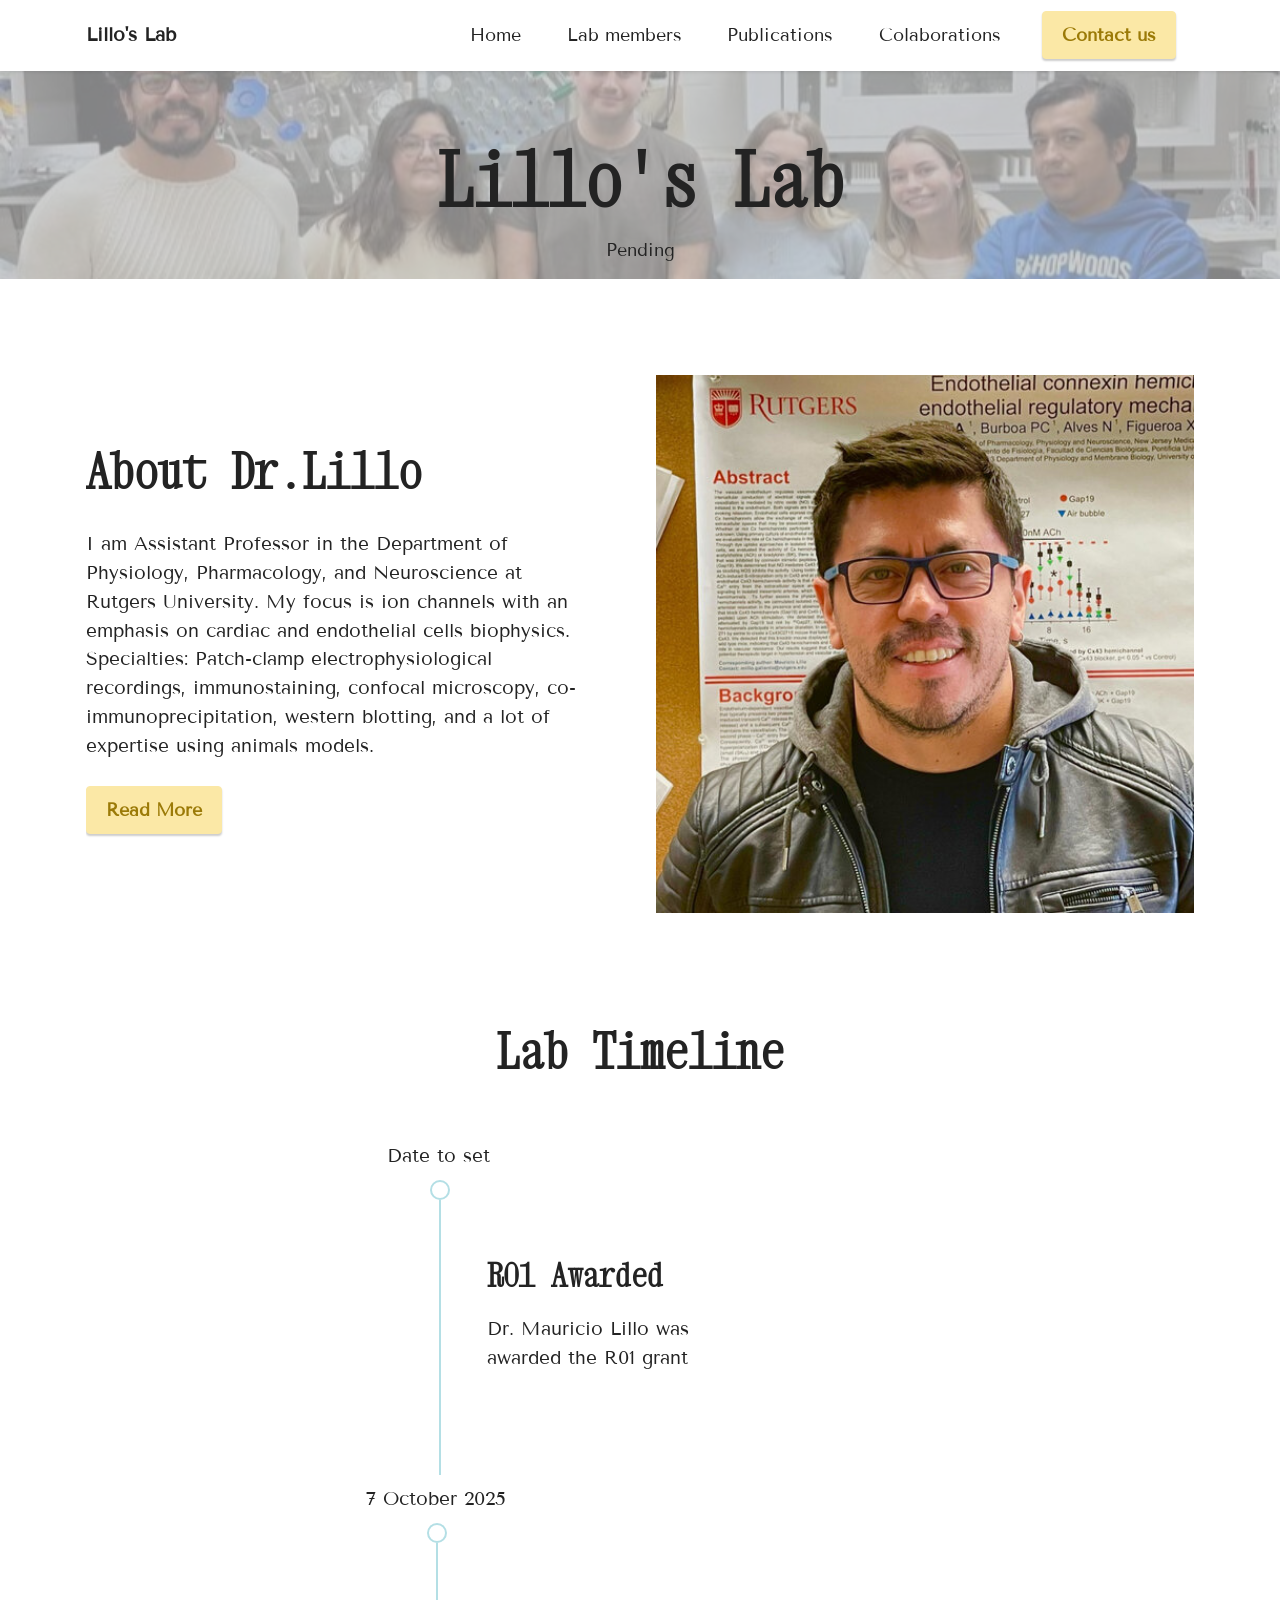
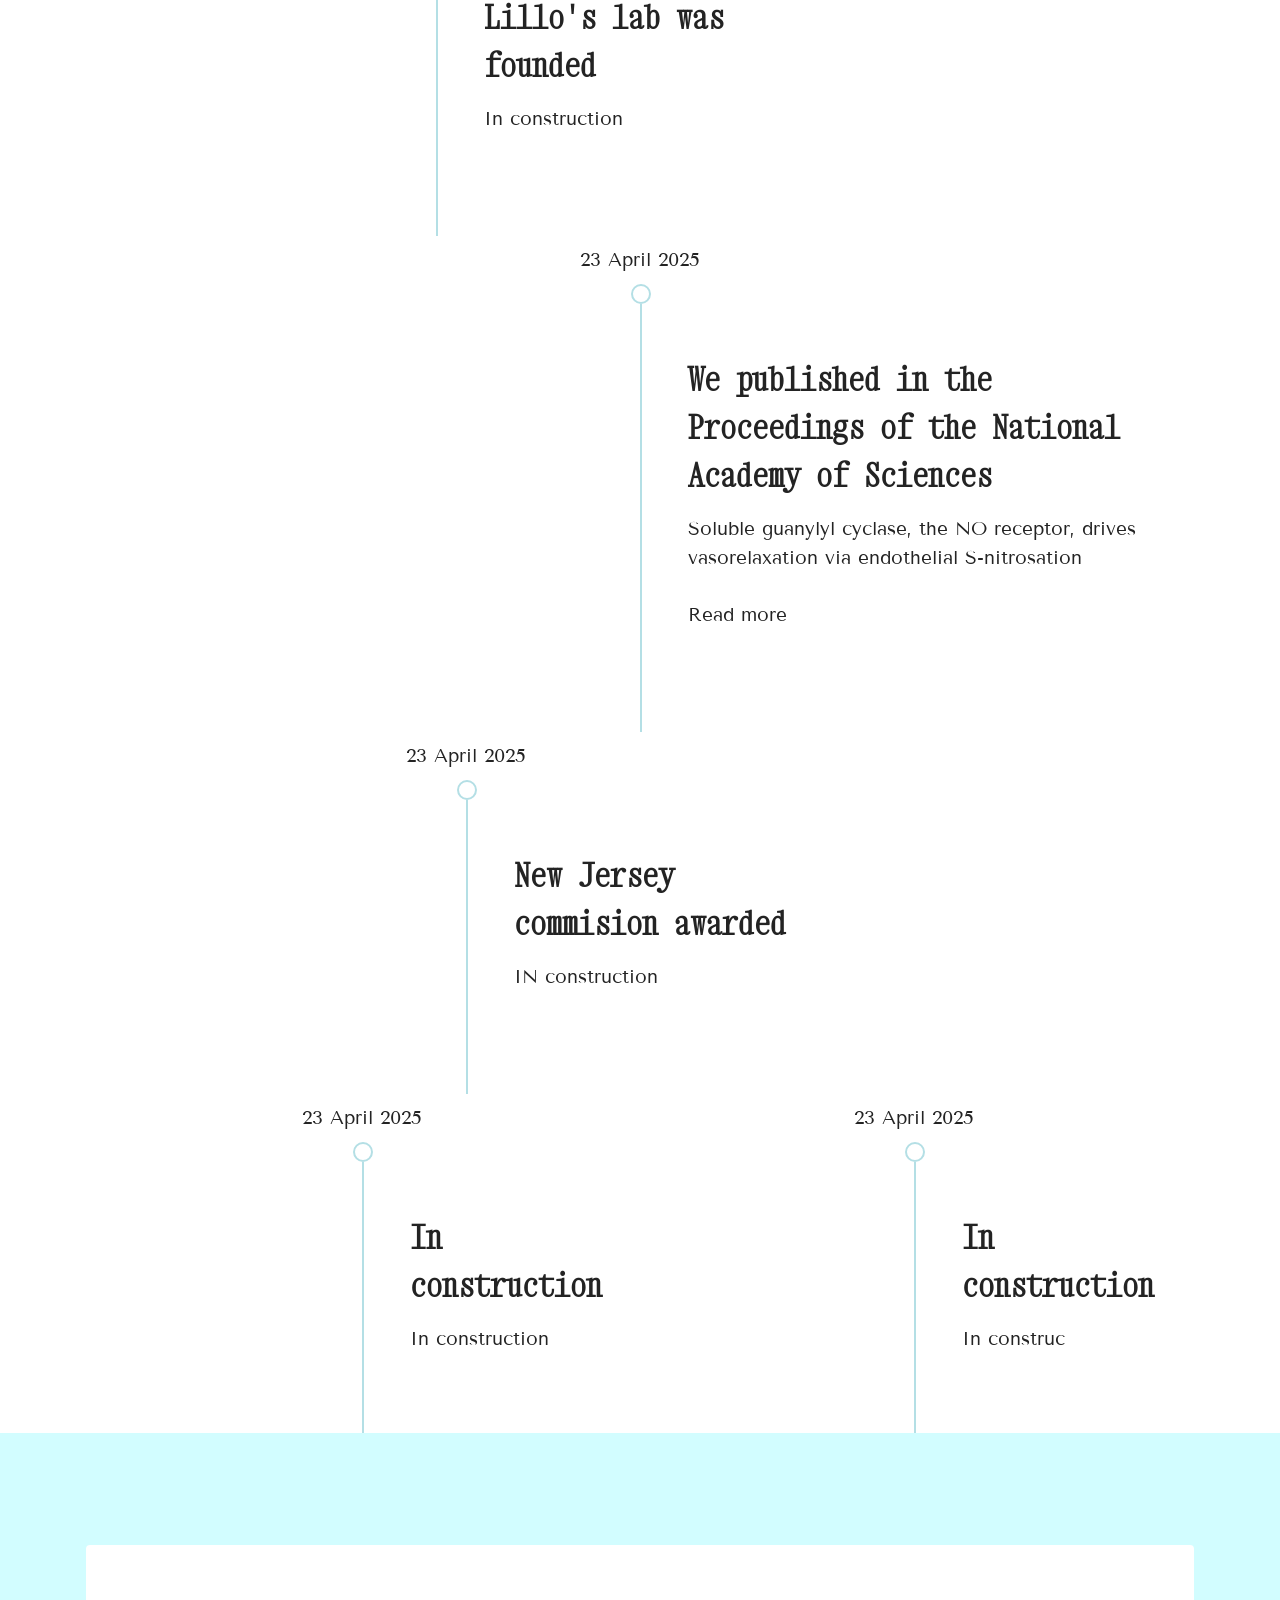
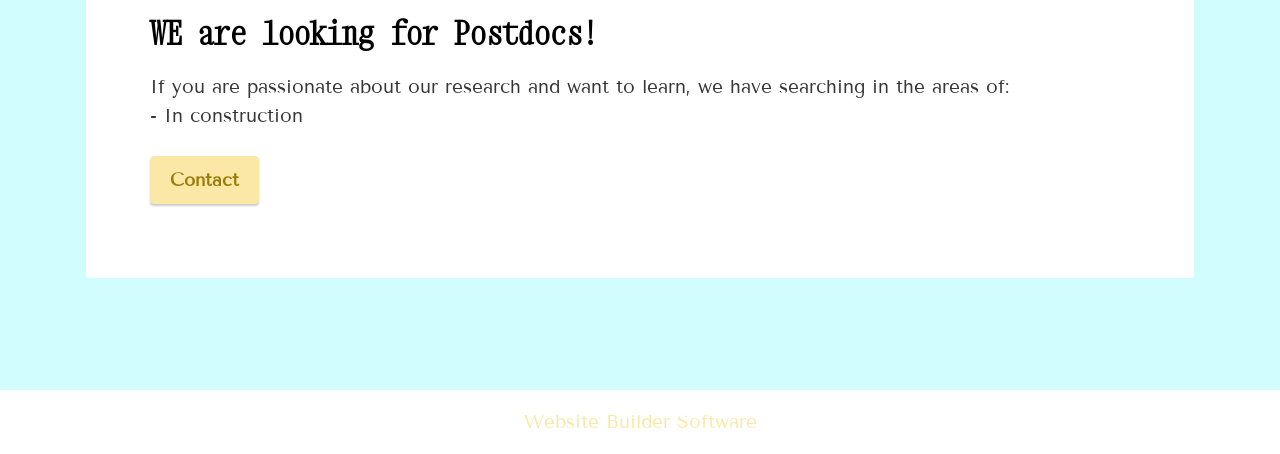
==== index.html @ 9b97ae5f "create github pages" ====
<!DOCTYPE html>
<html  >
<head>
  <!-- Site made with Mobirise Website Builder v6.1.12, https://mobirise.com -->
  <meta charset="UTF-8">
  <meta http-equiv="X-UA-Compatible" content="IE=edge">
  <meta name="generator" content="Mobirise v6.1.12, mobirise.com">
  <meta name="viewport" content="width=device-width, initial-scale=1, minimum-scale=1">
  <link rel="shortcut icon" href="assets/images/logo.png" type="image/x-icon">
  <meta name="description" content="">
  
  
  <title>Home</title>
  <link rel="stylesheet" href="assets/web/assets/mobirise-icons2/mobirise2.css">
  <link rel="stylesheet" href="assets/bootstrap/css/bootstrap.min.css">
  <link rel="stylesheet" href="assets/dropdown/css/style.css">
  <link rel="stylesheet" href="assets/socicon/css/styles.css">
  <link rel="stylesheet" href="assets/theme/css/style.css">
  <link rel="preload" href="https://fonts.googleapis.com/css?family=Xanh+Mono:400,400i&display=swap" as="style" onload="this.onload=null;this.rel='stylesheet'">
  <noscript><link rel="stylesheet" href="https://fonts.googleapis.com/css?family=Xanh+Mono:400,400i&display=swap"></noscript>
  <link rel="preload" href="https://fonts.googleapis.com/css?family=Tenor+Sans:400&display=swap" as="style" onload="this.onload=null;this.rel='stylesheet'">
  <noscript><link rel="stylesheet" href="https://fonts.googleapis.com/css?family=Tenor+Sans:400&display=swap"></noscript>
  <link rel="preload" as="style" href="assets/mobirise/css/mbr-additional.css?v=nRjcE8"><link rel="stylesheet" href="assets/mobirise/css/mbr-additional.css?v=nRjcE8" type="text/css">

  
  
  
</head>
<body>
  
  <section data-bs-version="5.1" class="menu menu2 cid-sFHpMqcXGj" once="menu" id="menu2-2">
    
    <nav class="navbar navbar-dropdown navbar-fixed-top navbar-expand-lg">
        <div class="container">
            <div class="navbar-brand">
                
                <span class="navbar-caption-wrap"><a class="navbar-caption text-black text-primary display-7">Lillo's Lab</a></span>
            </div>
            <button class="navbar-toggler" type="button" data-toggle="collapse" data-bs-toggle="collapse" data-target="#navbarSupportedContent" data-bs-target="#navbarSupportedContent" aria-controls="navbarNavAltMarkup" aria-expanded="false" aria-label="Toggle navigation">
                <div class="hamburger">
                    <span></span>
                    <span></span>
                    <span></span>
                    <span></span>
                </div>
            </button>
            <div class="collapse navbar-collapse" id="navbarSupportedContent">
                <ul class="navbar-nav nav-dropdown" data-app-modern-menu="true"><li class="nav-item"><a class="nav-link link text-black text-primary display-4" href="index.html#top">Home</a></li>
                    <li class="nav-item"><a class="nav-link link text-black text-primary display-4" href="members.html">Lab members</a></li>
                    <li class="nav-item"><a class="nav-link link text-black text-primary display-4" href="index.html#features19-e">Publications</a>
                    </li><li class="nav-item"><a class="nav-link link text-black text-primary display-4" href="index.html#map1-a">Colaborations</a></li></ul>
                
                <div class="navbar-buttons mbr-section-btn"><a class="btn btn-primary display-4" href="https://mobiri.se">Contact us</a></div>
            </div>
        </div>
    </nav>
</section>

<section data-bs-version="5.1" class="header9 cid-sFHoAfPmXB" id="header9-1">

    

    <div class="mbr-overlay" style="opacity: 0.7; background-color: rgb(187, 187, 187);"></div>

    <div class="text-center container">
        <div class="row justify-content-center">
            <div class="col-md-12 col-lg-9">
                <h1 class="mbr-section-title mbr-fonts-style mb-3 display-1"><strong>Lillo's Lab</strong></h1>
                <p class="mbr-text mbr-fonts-style display-4">
                    Pending</p>
                
            </div>
        </div>
    </div>
</section>

<section data-bs-version="5.1" class="features18 cid-sFHvmoQ5Jg" id="features19-e">

    

    
    <div class="container">
        <div class="row justify-content-center">
            <div class="card col-12 col-lg">
                <div class="card-wrapper">
                    <h6 class="card-title mbr-fonts-style mb-4 display-2"><strong>About Dr.Lillo</strong></h6>
                    <p class="mbr-text mbr-fonts-style display-7">I am Assistant Professor in the Department of Physiology, Pharmacology, and Neuroscience at Rutgers University. My focus is ion channels with an emphasis on cardiac and endothelial cells biophysics. Specialties: Patch-clamp electrophysiological recordings, immunostaining, confocal microscopy, co-immunoprecipitation, western blotting, and a lot of expertise using animals models.</p>
                    <div class="mbr-section-btn"><a class="btn btn-primary display-4" href="https://mobiri.se">Read More</a></div>
                </div>
            </div>
            <div class="col-12 col-lg-6">
                <div class="image-wrapper">
                    <img src="assets/images/mauricio-lillo.jpg" alt="Mobirise Website Builder">
                </div>
            </div>
        </div>
    </div>
</section>

<section data-bs-version="5.1" class="timeline3 cid-sFHr5fwP9J" id="timeline3-4">
    
    
    <div class="container">
        <div class="mbr-section-head">
            <h3 class="mbr-section-title mbr-fonts-style align-center mb-0 display-2"><strong>Lab Timeline</strong>
            </h3>
            
        </div>
        <div class="timelines-container mt-4">
            <div class="row timeline-element first-separline mb-5">
                <div class="timeline-date col-12">
                    <div class="timeline-date-wrapper">
                        <p class="mbr-timeline-date display-7">
                            Date to set</p>
                    </div>
                </div>
                <span class="iconBackground"></span>
                <div class="col-12 col-md-6">
                    
                </div>
                <div class="col-12 col-md-6">
                    <div class="timeline-text-wrapper">
                        <h4 class="mbr-timeline-title mbr-fonts-style mb-0 display-5"><strong>R01 Awarded</strong></h4>
                        <p class="mbr-text mbr-fonts-style mt-3 mb-0 display-7">
                            Dr. Mauricio Lillo was awarded the R01 grant</p>
                    </div>
                </div>
            </div>
            <div class="row timeline-element first-separline mb-5">
                <div class="timeline-date col-12">
                    <div class="timeline-date-wrapper">
                        <p class="mbr-timeline-date display-7">7 October 2025</p>
                    </div>
                </div>
                <span class="iconBackground"></span>
                <div class="col-12 col-md-6">
                    
                </div>
                <div class="col-12 col-md-6">
                    <div class="timeline-text-wrapper">
                        <h4 class="mbr-timeline-title mbr-fonts-style mb-0 display-5"><strong>Lillo's lab was founded</strong></h4>
                        <p class="mbr-text mbr-fonts-style mt-3 mb-0 display-7">In construction</p>
                    </div>
                </div>
            </div>
            <div class="row timeline-element first-separline mb-5">
                <div class="timeline-date col-12">
                    <div class="timeline-date-wrapper">
                        <p class="mbr-timeline-date display-7">
                            23 April 2025</p>
                    </div>
                </div>
                <span class="iconBackground"></span>
                <div class="col-12 col-md-6">
                    
                </div>
                <div class="col-12 col-md-6">
                    <div class="timeline-text-wrapper">
                        <h4 class="mbr-timeline-title mbr-fonts-style mb-0 display-5"><strong>We published in the Proceedings of the National Academy of Sciences</strong></h4>
                        <p class="mbr-text mbr-fonts-style mt-3 mb-0 display-7">Soluble guanylyl cyclase, the NO receptor, drives vasorelaxation via endothelial S-nitrosation
<br>
<br>Read more&nbsp;<br></p>
                    </div>
                </div>
            </div>
            <div class="row timeline-element first-separline mb-5">
                <div class="timeline-date col-12">
                    <div class="timeline-date-wrapper">
                        <p class="mbr-timeline-date display-7">
                            23 April 2025</p>
                    </div>
                </div>
                <span class="iconBackground"></span>
                <div class="col-12 col-md-6">
                    
                </div>
                <div class="col-12 col-md-6">
                    <div class="timeline-text-wrapper">
                        <h4 class="mbr-timeline-title mbr-fonts-style mb-0 display-5"><strong>New Jersey commision awarded</strong></h4>
                        <p class="mbr-text mbr-fonts-style mt-3 mb-0 display-7">
                            IN construction</p>
                    </div>
                </div>
            </div>
            <div class="row timeline-element first-separline mb-5">
                <div class="timeline-date col-12">
                    <div class="timeline-date-wrapper">
                        <p class="mbr-timeline-date display-7">
                            23 April 2025</p>
                    </div>
                </div>
                <span class="iconBackground"></span>
                <div class="col-12 col-md-6">
                    
                </div>
                <div class="col-12 col-md-6">
                    <div class="timeline-text-wrapper">
                        <h4 class="mbr-timeline-title mbr-fonts-style mb-0 display-5"><strong>In construction</strong></h4>
                        <p class="mbr-text mbr-fonts-style mt-3 mb-0 display-7">
                            In construction</p>
                    </div>
                </div>
            </div>
            <div class="row timeline-element first-separline mb-5">
                <div class="timeline-date col-12">
                    <div class="timeline-date-wrapper">
                        <p class="mbr-timeline-date display-7">
                            23 April 2025</p>
                    </div>
                </div>
                <span class="iconBackground"></span>
                <div class="col-12 col-md-6">
                    
                </div>
                <div class="col-12 col-md-6">
                    <div class="timeline-text-wrapper">
                        <h4 class="mbr-timeline-title mbr-fonts-style mb-0 display-5">
                            <strong>In construction</strong></h4>
                        <p class="mbr-text mbr-fonts-style mt-3 mb-0 display-7">
                            In construc</p>
                    </div>
                </div>
            </div>
            
            
            
            
            
            
        </div>
    </div>
</section>

<section data-bs-version="5.1" class="content15 cid-sFHuaHz0Qy" id="content15-b">

    

    
    <div class="container">
        <div class="row justify-content-center">
            <div class="card col-md-12 col-lg-12">
                <div class="card-wrapper">
                    <div class="card-box align-left">
                        <h4 class="card-title mbr-fonts-style mbr-white mb-3 display-5"><strong>WE are looking for Postdocs!</strong></h4>
                        <p class="mbr-text mbr-fonts-style display-7">If you are passionate about our research and want to learn, we have searching in the areas of:<br>- In construction</p>
                        <div class="mbr-section-btn mt-3"><a class="btn btn-primary display-4" href="https://mobiri.se">Contact</a></div>
                    </div>
                </div>
            </div>
        </div>
    </div>
</section><section class="display-7" style="padding: 0;align-items: center;justify-content: center;flex-wrap: wrap;    align-content: center;display: flex;position: relative;height: 4rem;"><a href="https://mobiri.se/4995027" style="flex: 1 1;height: 4rem;position: absolute;width: 100%;z-index: 1;"><img alt="" style="height: 4rem;" src="[data-uri]"></a><p style="margin: 0;text-align: center;" class="display-7">&#8204;</p><a style="z-index:1" href="https://mobirise.com"> Website Builder Software</a></section><script src="assets/bootstrap/js/bootstrap.bundle.min.js"></script>  <script src="assets/smoothscroll/smooth-scroll.js"></script>  <script src="assets/ytplayer/index.js"></script>  <script src="assets/dropdown/js/navbar-dropdown.js"></script>  <script src="assets/theme/js/script.js"></script>  
  
  
</body>
</html>
---- assets/web/assets/mobirise-icons2/mobirise2.css ----
@font-face {
  font-family: 'Moririse2';
  font-display: swap;
  src:  url('mobirise2.eot?f2bix4');
  src:  url('mobirise2.eot?f2bix4#iefix') format('embedded-opentype'),
    url('mobirise2.woff2?f2bix4') format('woff2'),
    url('mobirise2.woff?f2bix4') format('woff'),
    url('mobirise2.ttf?f2bix4') format('truetype'),
    url('mobirise2.svg?f2bix4#mobirise2') format('svg');
  font-weight: normal;
  font-style: normal;
}

[class^="mobi-"], [class*=" mobi-"] {
  /* use !important to prevent issues with browser extensions that change fonts */
  font-family: 'Moririse2' !important;
  speak: none;
  font-style: normal;
  font-weight: normal;
  font-variant: normal;
  text-transform: none;
  line-height: 1;

  /* Better Font Rendering =========== */
  -webkit-font-smoothing: antialiased;
  -moz-osx-font-smoothing: grayscale;
}

.mobi-mbri-add-submenu:before {
  content: "\e900";
}
.mobi-mbri-alert:before {
  content: "\e901";
}
.mobi-mbri-align-center:before {
  content: "\e902";
}
.mobi-mbri-align-justify:before {
  content: "\e903";
}
.mobi-mbri-align-left:before {
  content: "\e904";
}
.mobi-mbri-align-right:before {
  content: "\e905";
}
.mobi-mbri-android:before {
  content: "\e906";
}
.mobi-mbri-apple:before {
  content: "\e907";
}
.mobi-mbri-arrow-down:before {
  content: "\e908";
}
.mobi-mbri-arrow-next:before {
  content: "\e909";
}
.mobi-mbri-arrow-prev:before {
  content: "\e90a";
}
.mobi-mbri-arrow-up:before {
  content: "\e90b";
}
.mobi-mbri-bold:before {
  content: "\e90c";
}
.mobi-mbri-bookmark:before {
  content: "\e90d";
}
.mobi-mbri-bootstrap:before {
  content: "\e90e";
}
.mobi-mbri-briefcase:before {
  content: "\e90f";
}
.mobi-mbri-browse:before {
  content: "\e910";
}
.mobi-mbri-bulleted-list:before {
  content: "\e911";
}
.mobi-mbri-calendar:before {
  content: "\e912";
}
.mobi-mbri-camera:before {
  content: "\e913";
}
.mobi-mbri-cart-add:before {
  content: "\e914";
}
.mobi-mbri-cart-full:before {
  content: "\e915";
}
.mobi-mbri-cash:before {
  content: "\e916";
}
.mobi-mbri-change-style:before {
  content: "\e917";
}
.mobi-mbri-chat:before {
  content: "\e918";
}
.mobi-mbri-clock:before {
  content: "\e919";
}
.mobi-mbri-close:before {
  content: "\e91a";
}
.mobi-mbri-cloud:before {
  content: "\e91b";
}
.mobi-mbri-code:before {
  content: "\e91c";
}
.mobi-mbri-contact-form:before {
  content: "\e91d";
}
.mobi-mbri-credit-card:before {
  content: "\e91e";
}
.mobi-mbri-cursor-click:before {
  content: "\e91f";
}
.mobi-mbri-cust-feedback:before {
  content: "\e920";
}
.mobi-mbri-database:before {
  content: "\e921";
}
.mobi-mbri-delivery:before {
  content: "\e922";
}
.mobi-mbri-desktop:before {
  content: "\e923";
}
.mobi-mbri-devices:before {
  content: "\e924";
}
.mobi-mbri-down:before {
  content: "\e925";
}
.mobi-mbri-download-2:before {
  content: "\e926";
}
.mobi-mbri-download:before {
  content: "\e927";
}
.mobi-mbri-drag-n-drop-2:before {
  content: "\e928";
}
.mobi-mbri-drag-n-drop:before {
  content: "\e929";
}
.mobi-mbri-edit-2:before {
  content: "\e92a";
}
.mobi-mbri-edit:before {
  content: "\e92b";
}
.mobi-mbri-error:before {
  content: "\e92c";
}
.mobi-mbri-extension:before {
  content: "\e92d";
}
.mobi-mbri-features:before {
  content: "\e92e";
}
.mobi-mbri-file:before {
  content: "\e92f";
}
.mobi-mbri-flag:before {
  content: "\e930";
}
.mobi-mbri-folder:before {
  content: "\e931";
}
.mobi-mbri-gift:before {
  content: "\e932";
}
.mobi-mbri-github:before {
  content: "\e933";
}
.mobi-mbri-globe-2:before {
  content: "\e934";
}
.mobi-mbri-globe:before {
  content: "\e935";
}
.mobi-mbri-growing-chart:before {
  content: "\e936";
}
.mobi-mbri-hearth:before {
  content: "\e937";
}
.mobi-mbri-help:before {
  content: "\e938";
}
.mobi-mbri-home:before {
  content: "\e939";
}
.mobi-mbri-hot-cup:before {
  content: "\e93a";
}
.mobi-mbri-idea:before {
  content: "\e93b";
}
.mobi-mbri-image-gallery:before {
  content: "\e93c";
}
.mobi-mbri-image-slider:before {
  content: "\e93d";
}
.mobi-mbri-info:before {
  content: "\e93e";
}
.mobi-mbri-italic:before {
  content: "\e93f";
}
.mobi-mbri-key:before {
  content: "\e940";
}
.mobi-mbri-laptop:before {
  content: "\e941";
}
.mobi-mbri-layers:before {
  content: "\e942";
}
.mobi-mbri-left-right:before {
  content: "\e943";
}
.mobi-mbri-left:before {
  content: "\e944";
}
.mobi-mbri-letter:before {
  content: "\e945";
}
.mobi-mbri-like:before {
  content: "\e946";
}
.mobi-mbri-link:before {
  content: "\e947";
}
.mobi-mbri-lock:before {
  content: "\e948";
}
.mobi-mbri-login:before {
  content: "\e949";
}
.mobi-mbri-logout:before {
  content: "\e94a";
}
.mobi-mbri-magic-stick:before {
  content: "\e94b";
}
.mobi-mbri-map-pin:before {
  content: "\e94c";
}
.mobi-mbri-menu:before {
  content: "\e94d";
}
.mobi-mbri-mobile-2:before {
  content: "\e94e";
}
.mobi-mbri-mobile-horizontal:before {
  content: "\e94f";
}
.mobi-mbri-mobile:before {
  content: "\e950";
}
.mobi-mbri-mobirise:before {
  content: "\e951";
}
.mobi-mbri-more-horizontal:before {
  content: "\e952";
}
.mobi-mbri-more-vertical:before {
  content: "\e953";
}
.mobi-mbri-music:before {
  content: "\e954";
}
.mobi-mbri-new-file:before {
  content: "\e955";
}
.mobi-mbri-numbered-list:before {
  content: "\e956";
}
.mobi-mbri-opened-folder:before {
  content: "\e957";
}
.mobi-mbri-pages:before {
  content: "\e958";
}
.mobi-mbri-paper-plane:before {
  content: "\e959";
}
.mobi-mbri-paperclip:before {
  content: "\e95a";
}
.mobi-mbri-phone:before {
  content: "\e95b";
}
.mobi-mbri-photo:before {
  content: "\e95c";
}
.mobi-mbri-photos:before {
  content: "\e95d";
}
.mobi-mbri-pin:before {
  content: "\e95e";
}
.mobi-mbri-play:before {
  content: "\e95f";
}
.mobi-mbri-plus:before {
  content: "\e960";
}
.mobi-mbri-preview:before {
  content: "\e961";
}
.mobi-mbri-print:before {
  content: "\e962";
}
.mobi-mbri-protect:before {
  content: "\e963";
}
.mobi-mbri-question:before {
  content: "\e964";
}
.mobi-mbri-quote-left:before {
  content: "\e965";
}
.mobi-mbri-quote-right:before {
  content: "\e966";
}
.mobi-mbri-redo:before {
  content: "\e967";
}
.mobi-mbri-refresh:before {
  content: "\e968";
}
.mobi-mbri-responsive-2:before {
  content: "\e969";
}
.mobi-mbri-responsive:before {
  content: "\e96a";
}
.mobi-mbri-right:before {
  content: "\e96b";
}
.mobi-mbri-rocket:before {
  content: "\e96c";
}
.mobi-mbri-sad-face:before {
  content: "\e96d";
}
.mobi-mbri-sale:before {
  content: "\e96e";
}
.mobi-mbri-save:before {
  content: "\e96f";
}
.mobi-mbri-search:before {
  content: "\e970";
}
.mobi-mbri-setting-2:before {
  content: "\e971";
}
.mobi-mbri-setting-3:before {
  content: "\e972";
}
.mobi-mbri-setting:before {
  content: "\e973";
}
.mobi-mbri-share:before {
  content: "\e974";
}
.mobi-mbri-shopping-bag:before {
  content: "\e975";
}
.mobi-mbri-shopping-basket:before {
  content: "\e976";
}
.mobi-mbri-shopping-cart:before {
  content: "\e977";
}
.mobi-mbri-sites:before {
  content: "\e978";
}
.mobi-mbri-smile-face:before {
  content: "\e979";
}
.mobi-mbri-speed:before {
  content: "\e97a";
}
.mobi-mbri-star:before {
  content: "\e97b";
}
.mobi-mbri-success:before {
  content: "\e97c";
}
.mobi-mbri-sun:before {
  content: "\e97d";
}
.mobi-mbri-sun2:before {
  content: "\e97e";
}
.mobi-mbri-tablet-vertical:before {
  content: "\e97f";
}
.mobi-mbri-tablet:before {
  content: "\e980";
}
.mobi-mbri-target:before {
  content: "\e981";
}
.mobi-mbri-timer:before {
  content: "\e982";
}
.mobi-mbri-to-ftp:before {
  content: "\e983";
}
.mobi-mbri-to-local-drive:before {
  content: "\e984";
}
.mobi-mbri-touch-swipe:before {
  content: "\e985";
}
.mobi-mbri-touch:before {
  content: "\e986";
}
.mobi-mbri-trash:before {
  content: "\e987";
}
.mobi-mbri-underline:before {
  content: "\e988";
}
.mobi-mbri-undo:before {
  content: "\e989";
}
.mobi-mbri-unlink:before {
  content: "\e98a";
}
.mobi-mbri-unlock:before {
  content: "\e98b";
}
.mobi-mbri-up-down:before {
  content: "\e98c";
}
.mobi-mbri-up:before {
  content: "\e98d";
}
.mobi-mbri-update:before {
  content: "\e98e";
}
.mobi-mbri-upload-2:before {
  content: "\e98f";
}
.mobi-mbri-upload:before {
  content: "\e990";
}
.mobi-mbri-user-2:before {
  content: "\e991";
}
.mobi-mbri-user:before {
  content: "\e992";
}
.mobi-mbri-users:before {
  content: "\e993";
}
.mobi-mbri-video-play:before {
  content: "\e994";
}
.mobi-mbri-video:before {
  content: "\e995";
}
.mobi-mbri-watch:before {
  content: "\e996";
}
.mobi-mbri-website-theme-2:before {
  content: "\e997";
}
.mobi-mbri-website-theme:before {
  content: "\e998";
}
.mobi-mbri-wifi:before {
  content: "\e999";
}
.mobi-mbri-windows:before {
  content: "\e99a";
}
.mobi-mbri-zoom-in:before {
  content: "\e99b";
}
.mobi-mbri-zoom-out:before {
  content: "\e99c";
}
---- assets/dropdown/css/style.css ----
.navbar-dropdown {
  left: 0;
  padding: 0;
  position: absolute;
  right: 0;
  top: 0;
  transition: all 0.45s ease;
  z-index: 1030;
  background: #282828; }
  .navbar-dropdown .navbar-logo {
    margin-right: 0.8rem;
    transition: margin 0.3s ease-in-out;
    vertical-align: middle; }
    .navbar-dropdown .navbar-logo img {
      height: 3.125rem;
      transition: all 0.3s ease-in-out; }
    .navbar-dropdown .navbar-logo.mbr-iconfont {
      font-size: 3.125rem;
      line-height: 3.125rem; }
  .navbar-dropdown .navbar-caption {
    font-weight: 700;
    white-space: normal;
    vertical-align: -4px;
    line-height: 3.125rem !important; }
    .navbar-dropdown .navbar-caption, .navbar-dropdown .navbar-caption:hover {
      color: inherit;
      text-decoration: none; }
  .navbar-dropdown .mbr-iconfont + .navbar-caption {
    vertical-align: -1px; }
  .navbar-dropdown.navbar-fixed-top {
    position: fixed; }
  .navbar-dropdown .navbar-brand span {
    vertical-align: -4px; }
  .navbar-dropdown.bg-color.transparent {
    background: none; }
  .navbar-dropdown.navbar-short .navbar-brand {
    padding: 0.625rem 0; }
    .navbar-dropdown.navbar-short .navbar-brand span {
      vertical-align: -1px; }
  .navbar-dropdown.navbar-short .navbar-caption {
    line-height: 2.375rem !important;
    vertical-align: -2px; }
  .navbar-dropdown.navbar-short .navbar-logo {
    margin-right: 0.5rem; }
    .navbar-dropdown.navbar-short .navbar-logo img {
      height: 2.375rem; }
    .navbar-dropdown.navbar-short .navbar-logo.mbr-iconfont {
      font-size: 2.375rem;
      line-height: 2.375rem; }
  .navbar-dropdown.navbar-short .mbr-table-cell {
    height: 3.625rem; }
  .navbar-dropdown .navbar-close {
    left: 0.6875rem;
    position: fixed;
    top: 0.75rem;
    z-index: 1000; }
  .navbar-dropdown .hamburger-icon {
    content: "";
    display: inline-block;
    vertical-align: middle;
    width: 16px;
    -webkit-box-shadow: 0 -6px 0 1px #282828,0 0 0 1px #282828,0 6px 0 1px #282828;
    -moz-box-shadow: 0 -6px 0 1px #282828,0 0 0 1px #282828,0 6px 0 1px #282828;
    box-shadow: 0 -6px 0 1px #282828,0 0 0 1px #282828,0 6px 0 1px #282828; }

.dropdown-menu .dropdown-toggle[data-toggle="dropdown-submenu"]::after {
  border-bottom: 0.35em solid transparent;
  border-left: 0.35em solid;
  border-right: 0;
  border-top: 0.35em solid transparent;
  margin-left: 0.3rem; }

.dropdown-menu .dropdown-item:focus {
  outline: 0; }

.nav-dropdown {
  font-size: 0.75rem;
  font-weight: 500;
  height: auto !important; }
  .nav-dropdown .nav-btn {
    padding-left: 1rem; }
  .nav-dropdown .link {
    margin: .667em 1.667em;
    font-weight: 500;
    padding: 0;
    transition: color .2s ease-in-out; }
    .nav-dropdown .link.dropdown-toggle {
      margin-right: 2.583em; }
      .nav-dropdown .link.dropdown-toggle::after {
        margin-left: .25rem;
        border-top: 0.35em solid;
        border-right: 0.35em solid transparent;
        border-left: 0.35em solid transparent;
        border-bottom: 0; }
      .nav-dropdown .link.dropdown-toggle[aria-expanded="true"] {
        margin: 0;
        padding: 0.667em 3.263em  0.667em 1.667em; }
  .nav-dropdown .link::after,
  .nav-dropdown .dropdown-item::after {
    color: inherit; }
  .nav-dropdown .btn {
    font-size: 0.75rem;
    font-weight: 700;
    letter-spacing: 0;
    margin-bottom: 0;
    padding-left: 1.25rem;
    padding-right: 1.25rem; }
  .nav-dropdown .dropdown-menu {
    border-radius: 0;
    border: 0;
    left: 0;
    margin: 0;
    padding-bottom: 1.25rem;
    padding-top: 1.25rem;
    position: relative; }
  .nav-dropdown .dropdown-submenu {
    margin-left: 0.125rem;
    top: 0; }
  .nav-dropdown .dropdown-item {
    font-weight: 500;
    line-height: 2;
    padding: 0.3846em 4.615em 0.3846em 1.5385em;
    position: relative;
    transition: color .2s ease-in-out, background-color .2s ease-in-out; }
    .nav-dropdown .dropdown-item::after {
      margin-top: -0.3077em;
      position: absolute;
      right: 1.1538em;
      top: 50%; }
    .nav-dropdown .dropdown-item:focus, .nav-dropdown .dropdown-item:hover {
      background: none; }

@media (max-width: 767px) {
  .nav-dropdown.navbar-toggleable-sm {
    bottom: 0;
    display: none;
    left: 0;
    overflow-x: hidden;
    position: fixed;
    top: 0;
    transform: translateX(-100%);
    -ms-transform: translateX(-100%);
    -webkit-transform: translateX(-100%);
    width: 18.75rem;
    z-index: 999; } }
.nav-dropdown.navbar-toggleable-xl {
  bottom: 0;
  display: none;
  left: 0;
  overflow-x: hidden;
  position: fixed;
  top: 0;
  transform: translateX(-100%);
  -ms-transform: translateX(-100%);
  -webkit-transform: translateX(-100%);
  width: 18.75rem;
  z-index: 999; }

.nav-dropdown-sm {
  display: block !important;
  overflow-x: hidden;
  overflow: auto;
  padding-top: 3.875rem; }
  .nav-dropdown-sm::after {
    content: "";
    display: block;
    height: 3rem;
    width: 100%; }
  .nav-dropdown-sm.collapse.in ~ .navbar-close {
    display: block !important; }
  .nav-dropdown-sm.collapsing, .nav-dropdown-sm.collapse.in {
    transform: translateX(0);
    -ms-transform: translateX(0);
    -webkit-transform: translateX(0);
    transition: all 0.25s ease-out;
    -webkit-transition: all 0.25s ease-out;
    background: #282828; }
  .nav-dropdown-sm.collapsing[aria-expanded="false"] {
    transform: translateX(-100%);
    -ms-transform: translateX(-100%);
    -webkit-transform: translateX(-100%); }
  .nav-dropdown-sm .nav-item {
    display: block;
    margin-left: 0 !important;
    padding-left: 0; }
  .nav-dropdown-sm .link,
  .nav-dropdown-sm .dropdown-item {
    border-top: 1px dotted rgba(255, 255, 255, 0.1);
    font-size: 0.8125rem;
    line-height: 1.6;
    margin: 0 !important;
    padding: 0.875rem 2.4rem 0.875rem 1.5625rem !important;
    position: relative;
    white-space: normal; }
    .nav-dropdown-sm .link:focus, .nav-dropdown-sm .link:hover,
    .nav-dropdown-sm .dropdown-item:focus,
    .nav-dropdown-sm .dropdown-item:hover {
      background: rgba(0, 0, 0, 0.2) !important;
      color: #c0a375; }
  .nav-dropdown-sm .nav-btn {
    position: relative;
    padding: 1.5625rem 1.5625rem 0 1.5625rem; }
    .nav-dropdown-sm .nav-btn::before {
      border-top: 1px dotted rgba(255, 255, 255, 0.1);
      content: "";
      left: 0;
      position: absolute;
      top: 0;
      width: 100%; }
    .nav-dropdown-sm .nav-btn + .nav-btn {
      padding-top: 0.625rem; }
      .nav-dropdown-sm .nav-btn + .nav-btn::before {
        display: none; }
  .nav-dropdown-sm .btn {
    padding: 0.625rem 0; }
  .nav-dropdown-sm .dropdown-toggle[data-toggle="dropdown-submenu"]::after {
    margin-left: .25rem;
    border-top: 0.35em solid;
    border-right: 0.35em solid transparent;
    border-left: 0.35em solid transparent;
    border-bottom: 0; }
  .nav-dropdown-sm .dropdown-toggle[data-toggle="dropdown-submenu"][aria-expanded="true"]::after {
    border-top: 0;
    border-right: 0.35em solid transparent;
    border-left: 0.35em solid transparent;
    border-bottom: 0.35em solid; }
  .nav-dropdown-sm .dropdown-menu {
    margin: 0;
    padding: 0;
    position: relative;
    top: 0;
    left: 0;
    width: 100%;
    border: 0;
    float: none;
    border-radius: 0;
    background: none; }
  .nav-dropdown-sm .dropdown-submenu {
    left: 100%;
    margin-left: 0.125rem;
    margin-top: -1.25rem;
    top: 0; }

.navbar-toggleable-sm .nav-dropdown .dropdown-menu {
  position: absolute; }

.navbar-toggleable-sm .nav-dropdown .dropdown-submenu {
  left: 100%;
  margin-left: 0.125rem;
  margin-top: -1.25rem;
  top: 0; }

.navbar-toggleable-sm.opened .nav-dropdown .dropdown-menu {
  position: relative; }

.navbar-toggleable-sm.opened .nav-dropdown .dropdown-submenu {
  left: 0;
  margin-left: 00rem;
  margin-top: 0rem;
  top: 0; }

.is-builder .nav-dropdown.collapsing {
  transition: none !important; }
---- assets/socicon/css/styles.css ----
@charset "UTF-8";

@font-face {
  font-family: 'Socicon';
  src:  url('../fonts/socicon.eot');
  src:  url('../fonts/socicon.eot?#iefix') format('embedded-opentype'),
    url('../fonts/socicon.woff2') format('woff2'),
    url('../fonts/socicon.ttf') format('truetype'),
    url('../fonts/socicon.woff') format('woff'),
    url('../fonts/socicon.svg#socicon') format('svg');
  font-weight: normal;
  font-style: normal;
  font-display: swap;
}

[data-icon]:before {
  font-family: "socicon" !important;
  content: attr(data-icon);
  font-style: normal !important;
  font-weight: normal !important;
  font-variant: normal !important;
  text-transform: none !important;
  speak: none;
  line-height: 1;
  -webkit-font-smoothing: antialiased;
  -moz-osx-font-smoothing: grayscale;
}

[class^="socicon-"], [class*=" socicon-"] {
  /* use !important to prevent issues with browser extensions that change fonts */
  font-family: 'Socicon' !important;
  speak: none;
  font-style: normal;
  font-weight: normal;
  font-variant: normal;
  text-transform: none;
  line-height: 1;

  /* Better Font Rendering =========== */
  -webkit-font-smoothing: antialiased;
  -moz-osx-font-smoothing: grayscale;
}

.socicon-500px:before {
  content: "\e000";
}
.socicon-8tracks:before {
  content: "\e001";
}
.socicon-airbnb:before {
  content: "\e002";
}
.socicon-alliance:before {
  content: "\e003";
}
.socicon-amazon:before {
  content: "\e004";
}
.socicon-amplement:before {
  content: "\e005";
}
.socicon-android:before {
  content: "\e006";
}
.socicon-angellist:before {
  content: "\e007";
}
.socicon-apple:before {
  content: "\e008";
}
.socicon-appnet:before {
  content: "\e009";
}
.socicon-baidu:before {
  content: "\e00a";
}
.socicon-bandcamp:before {
  content: "\e00b";
}
.socicon-battlenet:before {
  content: "\e00c";
}
.socicon-mixer:before {
  content: "\e00d";
}
.socicon-bebee:before {
  content: "\e00e";
}
.socicon-bebo:before {
  content: "\e00f";
}
.socicon-behance:before {
  content: "\e010";
}
.socicon-blizzard:before {
  content: "\e011";
}
.socicon-blogger:before {
  content: "\e012";
}
.socicon-buffer:before {
  content: "\e013";
}
.socicon-chrome:before {
  content: "\e014";
}
.socicon-coderwall:before {
  content: "\e015";
}
.socicon-curse:before {
  content: "\e016";
}
.socicon-dailymotion:before {
  content: "\e017";
}
.socicon-deezer:before {
  content: "\e018";
}
.socicon-delicious:before {
  content: "\e019";
}
.socicon-deviantart:before {
  content: "\e01a";
}
.socicon-diablo:before {
  content: "\e01b";
}
.socicon-digg:before {
  content: "\e01c";
}
.socicon-discord:before {
  content: "\e01d";
}
.socicon-disqus:before {
  content: "\e01e";
}
.socicon-douban:before {
  content: "\e01f";
}
.socicon-draugiem:before {
  content: "\e020";
}
.socicon-dribbble:before {
  content: "\e021";
}
.socicon-drupal:before {
  content: "\e022";
}
.socicon-ebay:before {
  content: "\e023";
}
.socicon-ello:before {
  content: "\e024";
}
.socicon-endomodo:before {
  content: "\e025";
}
.socicon-envato:before {
  content: "\e026";
}
.socicon-etsy:before {
  content: "\e027";
}
.socicon-facebook:before {
  content: "\e028";
}
.socicon-feedburner:before {
  content: "\e029";
}
.socicon-filmweb:before {
  content: "\e02a";
}
.socicon-firefox:before {
  content: "\e02b";
}
.socicon-flattr:before {
  content: "\e02c";
}
.socicon-flickr:before {
  content: "\e02d";
}
.socicon-formulr:before {
  content: "\e02e";
}
.socicon-forrst:before {
  content: "\e02f";
}
.socicon-foursquare:before {
  content: "\e030";
}
.socicon-friendfeed:before {
  content: "\e031";
}
.socicon-github:before {
  content: "\e032";
}
.socicon-goodreads:before {
  content: "\e033";
}
.socicon-google:before {
  content: "\e034";
}
.socicon-googlescholar:before {
  content: "\e035";
}
.socicon-googlegroups:before {
  content: "\e036";
}
.socicon-googlephotos:before {
  content: "\e037";
}
.socicon-googleplus:before {
  content: "\e038";
}
.socicon-grooveshark:before {
  content: "\e039";
}
.socicon-hackerrank:before {
  content: "\e03a";
}
.socicon-hearthstone:before {
  content: "\e03b";
}
.socicon-hellocoton:before {
  content: "\e03c";
}
.socicon-heroes:before {
  content: "\e03d";
}
.socicon-smashcast:before {
  content: "\e03e";
}
.socicon-horde:before {
  content: "\e03f";
}
.socicon-houzz:before {
  content: "\e040";
}
.socicon-icq:before {
  content: "\e041";
}
.socicon-identica:before {
  content: "\e042";
}
.socicon-imdb:before {
  content: "\e043";
}
.socicon-instagram:before {
  content: "\e044";
}
.socicon-issuu:before {
  content: "\e045";
}
.socicon-istock:before {
  content: "\e046";
}
.socicon-itunes:before {
  content: "\e047";
}
.socicon-keybase:before {
  content: "\e048";
}
.socicon-lanyrd:before {
  content: "\e049";
}
.socicon-lastfm:before {
  content: "\e04a";
}
.socicon-line:before {
  content: "\e04b";
}
.socicon-linkedin:before {
  content: "\e04c";
}
.socicon-livejournal:before {
  content: "\e04d";
}
.socicon-lyft:before {
  content: "\e04e";
}
.socicon-macos:before {
  content: "\e04f";
}
.socicon-mail:before {
  content: "\e050";
}
.socicon-medium:before {
  content: "\e051";
}
.socicon-meetup:before {
  content: "\e052";
}
.socicon-mixcloud:before {
  content: "\e053";
}
.socicon-modelmayhem:before {
  content: "\e054";
}
.socicon-mumble:before {
  content: "\e055";
}
.socicon-myspace:before {
  content: "\e056";
}
.socicon-newsvine:before {
  content: "\e057";
}
.socicon-nintendo:before {
  content: "\e058";
}
.socicon-npm:before {
  content: "\e059";
}
.socicon-odnoklassniki:before {
  content: "\e05a";
}
.socicon-openid:before {
  content: "\e05b";
}
.socicon-opera:before {
  content: "\e05c";
}
.socicon-outlook:before {
  content: "\e05d";
}
.socicon-overwatch:before {
  content: "\e05e";
}
.socicon-patreon:before {
  content: "\e05f";
}
.socicon-paypal:before {
  content: "\e060";
}
.socicon-periscope:before {
  content: "\e061";
}
.socicon-persona:before {
  content: "\e062";
}
.socicon-pinterest:before {
  content: "\e063";
}
.socicon-play:before {
  content: "\e064";
}
.socicon-player:before {
  content: "\e065";
}
.socicon-playstation:before {
  content: "\e066";
}
.socicon-pocket:before {
  content: "\e067";
}
.socicon-qq:before {
  content: "\e068";
}
.socicon-quora:before {
  content: "\e069";
}
.socicon-raidcall:before {
  content: "\e06a";
}
.socicon-ravelry:before {
  content: "\e06b";
}
.socicon-reddit:before {
  content: "\e06c";
}
.socicon-renren:before {
  content: "\e06d";
}
.socicon-researchgate:before {
  content: "\e06e";
}
.socicon-residentadvisor:before {
  content: "\e06f";
}
.socicon-reverbnation:before {
  content: "\e070";
}
.socicon-rss:before {
  content: "\e071";
}
.socicon-sharethis:before {
  content: "\e072";
}
.socicon-skype:before {
  content: "\e073";
}
.socicon-slideshare:before {
  content: "\e074";
}
.socicon-smugmug:before {
  content: "\e075";
}
.socicon-snapchat:before {
  content: "\e076";
}
.socicon-songkick:before {
  content: "\e077";
}
.socicon-soundcloud:before {
  content: "\e078";
}
.socicon-spotify:before {
  content: "\e079";
}
.socicon-stackexchange:before {
  content: "\e07a";
}
.socicon-stackoverflow:before {
  content: "\e07b";
}
.socicon-starcraft:before {
  content: "\e07c";
}
.socicon-stayfriends:before {
  content: "\e07d";
}
.socicon-steam:before {
  content: "\e07e";
}
.socicon-storehouse:before {
  content: "\e07f";
}
.socicon-strava:before {
  content: "\e080";
}
.socicon-streamjar:before {
  content: "\e081";
}
.socicon-stumbleupon:before {
  content: "\e082";
}
.socicon-swarm:before {
  content: "\e083";
}
.socicon-teamspeak:before {
  content: "\e084";
}
.socicon-teamviewer:before {
  content: "\e085";
}
.socicon-technorati:before {
  content: "\e086";
}
.socicon-telegram:before {
  content: "\e087";
}
.socicon-tripadvisor:before {
  content: "\e088";
}
.socicon-tripit:before {
  content: "\e089";
}
.socicon-triplej:before {
  content: "\e08a";
}
.socicon-tumblr:before {
  content: "\e08b";
}
.socicon-twitch:before {
  content: "\e08c";
}
.socicon-twitter:before {
  content: "\e08d";
}
.socicon-uber:before {
  content: "\e08e";
}
.socicon-ventrilo:before {
  content: "\e08f";
}
.socicon-viadeo:before {
  content: "\e090";
}
.socicon-viber:before {
  content: "\e091";
}
.socicon-viewbug:before {
  content: "\e092";
}
.socicon-vimeo:before {
  content: "\e093";
}
.socicon-vine:before {
  content: "\e094";
}
.socicon-vkontakte:before {
  content: "\e095";
}
.socicon-warcraft:before {
  content: "\e096";
}
.socicon-wechat:before {
  content: "\e097";
}
.socicon-weibo:before {
  content: "\e098";
}
.socicon-whatsapp:before {
  content: "\e099";
}
.socicon-wikipedia:before {
  content: "\e09a";
}
.socicon-windows:before {
  content: "\e09b";
}
.socicon-wordpress:before {
  content: "\e09c";
}
.socicon-wykop:before {
  content: "\e09d";
}
.socicon-xbox:before {
  content: "\e09e";
}
.socicon-xing:before {
  content: "\e09f";
}
.socicon-yahoo:before {
  content: "\e0a0";
}
.socicon-yammer:before {
  content: "\e0a1";
}
.socicon-yandex:before {
  content: "\e0a2";
}
.socicon-yelp:before {
  content: "\e0a3";
}
.socicon-younow:before {
  content: "\e0a4";
}
.socicon-youtube:before {
  content: "\e0a5";
}
.socicon-zapier:before {
  content: "\e0a6";
}
.socicon-zerply:before {
  content: "\e0a7";
}
.socicon-zomato:before {
  content: "\e0a8";
}
.socicon-zynga:before {
  content: "\e0a9";
}
.socicon-bluesky:before {
  content: "\e0aa";
}
.socicon-threads:before {
  content: "\e0ab";
}
.socicon-spreadshirt:before {
  content: "\e901";
}
.socicon-gamejolt:before {
  content: "\e902";
}
.socicon-trello:before {
  content: "\e903";
}
.socicon-tunein:before {
  content: "\e904";
}
.socicon-bloglovin:before {
  content: "\e905";
}
.socicon-gamewisp:before {
  content: "\e906";
}
.socicon-messenger:before {
  content: "\e907";
}
.socicon-pandora:before {
  content: "\e908";
}
.socicon-augment:before {
  content: "\e909";
}
.socicon-bitbucket:before {
  content: "\e90a";
}
.socicon-fyuse:before {
  content: "\e90b";
}
.socicon-yt-gaming:before {
  content: "\e90c";
}
.socicon-sketchfab:before {
  content: "\e90d";
}
.socicon-mobcrush:before {
  content: "\e90e";
}
.socicon-microsoft:before {
  content: "\e90f";
}
.socicon-realtor:before {
  content: "\e910";
}
.socicon-tidal:before {
  content: "\e911";
}
.socicon-qobuz:before {
  content: "\e912";
}
.socicon-natgeo:before {
  content: "\e913";
}
.socicon-mastodon:before {
  content: "\e914";
}
.socicon-unsplash:before {
  content: "\e915";
}
.socicon-homeadvisor:before {
  content: "\e916";
}
.socicon-angieslist:before {
  content: "\e917";
}
.socicon-codepen:before {
  content: "\e918";
}
.socicon-slack:before {
  content: "\e919";
}
.socicon-openaigym:before {
  content: "\e91a";
}
.socicon-logmein:before {
  content: "\e91b";
}
.socicon-fiverr:before {
  content: "\e91c";
}
.socicon-gotomeeting:before {
  content: "\e91d";
}
.socicon-aliexpress:before {
  content: "\e91e";
}
.socicon-guru:before {
  content: "\e91f";
}
.socicon-appstore:before {
  content: "\e920";
}
.socicon-homes:before {
  content: "\e921";
}
.socicon-zoom:before {
  content: "\e922";
}
.socicon-alibaba:before {
  content: "\e923";
}
.socicon-craigslist:before {
  content: "\e924";
}
.socicon-wix:before {
  content: "\e925";
}
.socicon-redfin:before {
  content: "\e926";
}
.socicon-googlecalendar:before {
  content: "\e927";
}
.socicon-shopify:before {
  content: "\e928";
}
.socicon-freelancer:before {
  content: "\e929";
}
.socicon-seedrs:before {
  content: "\e92a";
}
.socicon-bing:before {
  content: "\e92b";
}
.socicon-doodle:before {
  content: "\e92c";
}
.socicon-bonanza:before {
  content: "\e92d";
}
.socicon-squarespace:before {
  content: "\e92e";
}
.socicon-toptal:before {
  content: "\e92f";
}
.socicon-gust:before {
  content: "\e930";
}
.socicon-ask:before {
  content: "\e931";
}
.socicon-trulia:before {
  content: "\e932";
}
.socicon-loomly:before {
  content: "\e933";
}
.socicon-ghost:before {
  content: "\e934";
}
.socicon-upwork:before {
  content: "\e935";
}
.socicon-fundable:before {
  content: "\e936";
}
.socicon-booking:before {
  content: "\e937";
}
.socicon-googlemaps:before {
  content: "\e938";
}
.socicon-zillow:before {
  content: "\e939";
}
.socicon-niconico:before {
  content: "\e93a";
}
.socicon-toneden:before {
  content: "\e93b";
}
.socicon-crunchbase:before {
  content: "\e93c";
}
.socicon-homefy:before {
  content: "\e93d";
}
.socicon-calendly:before {
  content: "\e93e";
}
.socicon-livemaster:before {
  content: "\e93f";
}
.socicon-udemy:before {
  content: "\e940";
}
.socicon-codered:before {
  content: "\e941";
}
.socicon-origin:before {
  content: "\e942";
}
.socicon-nextdoor:before {
  content: "\e943";
}
.socicon-portfolio:before {
  content: "\e944";
}
.socicon-instructables:before {
  content: "\e945";
}
.socicon-gitlab:before {
  content: "\e946";
}
.socicon-hackernews:before {
  content: "\e947";
}
.socicon-smashwords:before {
  content: "\e948";
}
.socicon-kobo:before {
  content: "\e949";
}
.socicon-bookbub:before {
  content: "\e94a";
}
.socicon-mailru:before {
  content: "\e94b";
}
.socicon-moddb:before {
  content: "\e94c";
}
.socicon-indiedb:before {
  content: "\e94d";
}
.socicon-traxsource:before {
  content: "\e94e";
}
.socicon-gamefor:before {
  content: "\e94f";
}
.socicon-pixiv:before {
  content: "\e950";
}
.socicon-myanimelist:before {
  content: "\e951";
}
.socicon-blackberry:before {
  content: "\e952";
}
.socicon-wickr:before {
  content: "\e953";
}
.socicon-spip:before {
  content: "\e954";
}
.socicon-napster:before {
  content: "\e955";
}
.socicon-beatport:before {
  content: "\e956";
}
.socicon-hackerone:before {
  content: "\e957";
}
.socicon-internet:before {
  content: "\e958";
}
.socicon-ubuntu:before {
  content: "\e959";
}
.socicon-artstation:before {
  content: "\e95a";
}
.socicon-invision:before {
  content: "\e95b";
}
.socicon-torial:before {
  content: "\e95c";
}
.socicon-collectorz:before {
  content: "\e95d";
}
.socicon-seenthis:before {
  content: "\e95e";
}
.socicon-googleplaymusic:before {
  content: "\e95f";
}
.socicon-debian:before {
  content: "\e960";
}
.socicon-filmfreeway:before {
  content: "\e961";
}
.socicon-gnome:before {
  content: "\e962";
}
.socicon-itchio:before {
  content: "\e963";
}
.socicon-jamendo:before {
  content: "\e964";
}
.socicon-mix:before {
  content: "\e965";
}
.socicon-sharepoint:before {
  content: "\e966";
}
.socicon-tinder:before {
  content: "\e967";
}
.socicon-windguru:before {
  content: "\e968";
}
.socicon-cdbaby:before {
  content: "\e969";
}
.socicon-elementaryos:before {
  content: "\e96a";
}
.socicon-stage32:before {
  content: "\e96b";
}
.socicon-tiktok:before {
  content: "\e96c";
}
.socicon-gitter:before {
  content: "\e96d";
}
.socicon-letterboxd:before {
  content: "\e96e";
}
.socicon-threema:before {
  content: "\e96f";
}
.socicon-splice:before {
  content: "\e970";
}
.socicon-metapop:before {
  content: "\e971";
}
.socicon-naver:before {
  content: "\e972";
}
.socicon-remote:before {
  content: "\e973";
}
.socicon-flipboard:before {
  content: "\e974";
}
.socicon-googlehangouts:before {
  content: "\e975";
}
.socicon-dlive:before {
  content: "\e976";
}
.socicon-vsco:before {
  content: "\e977";
}
.socicon-stitcher:before {
  content: "\e978";
}
.socicon-avvo:before {
  content: "\e979";
}
.socicon-redbubble:before {
  content: "\e97a";
}
.socicon-society6:before {
  content: "\e97b";
}
.socicon-zazzle:before {
  content: "\e97c";
}
.socicon-eitaa:before {
  content: "\e97d";
}
.socicon-soroush:before {
  content: "\e97e";
}
.socicon-bale:before {
  content: "\e97f";
}
---- assets/theme/css/style.css ----
@charset "UTF-8";
section {
  background-color: #ffffff;
}

body {
  font-style: normal;
  line-height: 1.5;
  font-weight: 400;
  color: #232323;
  position: relative;
}

button {
  background-color: transparent;
  border-color: transparent;
}

section,
.container,
.container-fluid {
  position: relative;
  word-wrap: break-word;
}

a.mbr-iconfont:hover {
  text-decoration: none;
}

.article .lead p,
.article .lead ul,
.article .lead ol,
.article .lead pre,
.article .lead blockquote {
  margin-bottom: 0;
}

a {
  font-style: normal;
  font-weight: 400;
  cursor: pointer;
}
a, a:hover {
  text-decoration: none;
}

.mbr-section-title {
  font-style: normal;
  line-height: 1.3;
}

.mbr-section-subtitle {
  line-height: 1.3;
}

.mbr-text {
  font-style: normal;
  line-height: 1.7;
}

h1,
h2,
h3,
h4,
h5,
h6,
.display-1,
.display-2,
.display-4,
.display-5,
.display-7,
span,
p,
a {
  line-height: 1;
  word-break: break-word;
  word-wrap: break-word;
  font-weight: 400;
}

b,
strong {
  font-weight: bold;
}

input:-webkit-autofill, input:-webkit-autofill:hover, input:-webkit-autofill:focus, input:-webkit-autofill:active {
  transition-delay: 9999s;
  -webkit-transition-property: background-color, color;
  transition-property: background-color, color;
}

textarea[type=hidden] {
  display: none;
}

section {
  background-position: 50% 50%;
  background-repeat: no-repeat;
  background-size: cover;
}
section .mbr-background-video,
section .mbr-background-video-preview {
  position: absolute;
  bottom: 0;
  left: 0;
  right: 0;
  top: 0;
}

.hidden {
  visibility: hidden;
}

.mbr-z-index20 {
  z-index: 20;
}

/*! Base colors */
.mbr-white {
  color: #ffffff;
}

.mbr-black {
  color: #111111;
}

.mbr-bg-white {
  background-color: #ffffff;
}

.mbr-bg-black {
  background-color: #000000;
}

/*! Text-aligns */
.align-left {
  text-align: left;
}

.align-center {
  text-align: center;
}

.align-right {
  text-align: right;
}

/*! Font-weight  */
.mbr-light {
  font-weight: 300;
}

.mbr-regular {
  font-weight: 400;
}

.mbr-semibold {
  font-weight: 500;
}

.mbr-bold {
  font-weight: 700;
}

/*! Media  */
.media-content {
  flex-basis: 100%;
}

.media-container-row {
  display: flex;
  flex-direction: row;
  flex-wrap: wrap;
  justify-content: center;
  align-content: center;
  align-items: start;
}
.media-container-row .media-size-item {
  width: 400px;
}

.media-container-column {
  display: flex;
  flex-direction: column;
  flex-wrap: wrap;
  justify-content: center;
  align-content: center;
  align-items: stretch;
}
.media-container-column > * {
  width: 100%;
}

@media (min-width: 992px) {
  .media-container-row {
    flex-wrap: nowrap;
  }
}
figure {
  margin-bottom: 0;
  overflow: hidden;
}

figure[mbr-media-size] {
  transition: width 0.1s;
}

img,
iframe {
  display: block;
  width: 100%;
}

.card {
  background-color: transparent;
  border: none;
}

.card-box {
  width: 100%;
}

.card-img {
  text-align: center;
  flex-shrink: 0;
  -webkit-flex-shrink: 0;
}

.media {
  max-width: 100%;
  margin: 0 auto;
}

.mbr-figure {
  align-self: center;
}

.media-container > div {
  max-width: 100%;
}

.mbr-figure img,
.card-img img {
  width: 100%;
}

@media (max-width: 991px) {
  .media-size-item {
    width: auto !important;
  }

  .media {
    width: auto;
  }

  .mbr-figure {
    width: 100% !important;
  }
}
/*! Buttons */
.mbr-section-btn {
  margin-left: -0.6rem;
  margin-right: -0.6rem;
  font-size: 0;
}

.btn {
  font-weight: 600;
  border-width: 1px;
  font-style: normal;
  margin: 0.6rem 0.6rem;
  white-space: normal;
  transition: all 0.2s ease-in-out;
  display: inline-flex;
  align-items: center;
  justify-content: center;
  word-break: break-word;
}

.btn-sm {
  font-weight: 600;
  letter-spacing: 0px;
  transition: all 0.3s ease-in-out;
}

.btn-md {
  font-weight: 600;
  letter-spacing: 0px;
  transition: all 0.3s ease-in-out;
}

.btn-lg {
  font-weight: 600;
  letter-spacing: 0px;
  transition: all 0.3s ease-in-out;
}

.btn-form {
  margin: 0;
}
.btn-form:hover {
  cursor: pointer;
}

nav .mbr-section-btn {
  margin-left: 0rem;
  margin-right: 0rem;
}

/*! Btn icon margin */
.btn .mbr-iconfont,
.btn.btn-sm .mbr-iconfont {
  order: 1;
  cursor: pointer;
  margin-left: 0.5rem;
  vertical-align: sub;
}

.btn.btn-md .mbr-iconfont,
.btn.btn-md .mbr-iconfont {
  margin-left: 0.8rem;
}

.mbr-regular {
  font-weight: 400;
}

.mbr-semibold {
  font-weight: 500;
}

.mbr-bold {
  font-weight: 700;
}

[type=submit] {
  -webkit-appearance: none;
}

/*! Full-screen */
.mbr-fullscreen .mbr-overlay {
  min-height: 100vh;
}

.mbr-fullscreen {
  display: flex;
  display: -moz-flex;
  display: -ms-flex;
  display: -o-flex;
  align-items: center;
  min-height: 100vh;
  padding-top: 3rem;
  padding-bottom: 3rem;
}

/*! Map */
.map {
  height: 25rem;
  position: relative;
}
.map iframe {
  width: 100%;
  height: 100%;
}

/*! Scroll to top arrow */
.mbr-arrow-up {
  bottom: 25px;
  right: 90px;
  position: fixed;
  text-align: right;
  z-index: 5000;
  color: #ffffff;
  font-size: 22px;
}

.mbr-arrow-up a {
  background: rgba(0, 0, 0, 0.2);
  border-radius: 50%;
  color: #fff;
  display: inline-block;
  height: 60px;
  width: 60px;
  border: 2px solid #fff;
  outline-style: none !important;
  position: relative;
  text-decoration: none;
  transition: all 0.3s ease-in-out;
  cursor: pointer;
  text-align: center;
}
.mbr-arrow-up a:hover {
  background-color: rgba(0, 0, 0, 0.4);
}
.mbr-arrow-up a i {
  line-height: 60px;
}

.mbr-arrow-up-icon {
  display: block;
  color: #fff;
}

.mbr-arrow-up-icon::before {
  content: "›";
  display: inline-block;
  font-family: serif;
  font-size: 22px;
  line-height: 1;
  font-style: normal;
  position: relative;
  top: 6px;
  left: -4px;
  transform: rotate(-90deg);
}

/*! Arrow Down */
.mbr-arrow {
  position: absolute;
  bottom: 45px;
  left: 50%;
  width: 60px;
  height: 60px;
  cursor: pointer;
  background-color: rgba(80, 80, 80, 0.5);
  border-radius: 50%;
  transform: translateX(-50%);
}
@media (max-width: 767px) {
  .mbr-arrow {
    display: none;
  }
}
.mbr-arrow > a {
  display: inline-block;
  text-decoration: none;
  outline-style: none;
  -webkit-animation: arrowdown 1.7s ease-in-out infinite;
          animation: arrowdown 1.7s ease-in-out infinite;
  color: #ffffff;
}
.mbr-arrow > a > i {
  position: absolute;
  top: -2px;
  left: 15px;
  font-size: 2rem;
}

#scrollToTop a i::before {
  content: "";
  position: absolute;
  display: block;
  border-bottom: 2.5px solid #fff;
  border-left: 2.5px solid #fff;
  width: 27.8%;
  height: 27.8%;
  left: 50%;
  top: 51%;
  transform: translateY(-30%) translateX(-50%) rotate(135deg);
}

@keyframes arrowdown {
  0% {
    transform: translateY(0px);
  }
  50% {
    transform: translateY(-5px);
  }
  100% {
    transform: translateY(0px);
  }
}
@-webkit-keyframes arrowdown {
  0% {
    transform: translateY(0px);
  }
  50% {
    transform: translateY(-5px);
  }
  100% {
    transform: translateY(0px);
  }
}
@media (max-width: 500px) {
  .mbr-arrow-up {
    left: 0;
    right: 0;
    text-align: center;
  }
}
/*Gradients animation*/
@keyframes gradient-animation {
  from {
    background-position: 0% 100%;
    -webkit-animation-timing-function: ease-in-out;
            animation-timing-function: ease-in-out;
  }
  to {
    background-position: 100% 0%;
    -webkit-animation-timing-function: ease-in-out;
            animation-timing-function: ease-in-out;
  }
}
@-webkit-keyframes gradient-animation {
  from {
    background-position: 0% 100%;
    -webkit-animation-timing-function: ease-in-out;
            animation-timing-function: ease-in-out;
  }
  to {
    background-position: 100% 0%;
    -webkit-animation-timing-function: ease-in-out;
            animation-timing-function: ease-in-out;
  }
}
.bg-gradient {
  background-size: 200% 200%;
  animation: gradient-animation 5s infinite alternate;
  -webkit-animation: gradient-animation 5s infinite alternate;
}

.menu .navbar-brand {
  display: -webkit-flex;
}
.menu .navbar-brand span {
  display: flex;
  display: -webkit-flex;
}
.menu .navbar-brand .navbar-caption-wrap {
  display: -webkit-flex;
}
.menu .navbar-brand .navbar-logo img {
  display: -webkit-flex;
  width: auto;
}
@media (min-width: 768px) and (max-width: 991px) {
  .menu .navbar-toggleable-sm .navbar-nav {
    display: -ms-flexbox;
  }
}
@media (max-width: 991px) {
  .menu .navbar-collapse {
    max-height: 93.5vh;
  }
  .menu .navbar-collapse.show {
    overflow: auto;
  }
}
@media (min-width: 992px) {
  .menu .navbar-nav.nav-dropdown {
    display: -webkit-flex;
  }
  .menu .navbar-toggleable-sm .navbar-collapse {
    display: -webkit-flex !important;
  }
  .menu .collapsed .navbar-collapse {
    max-height: 93.5vh;
  }
  .menu .collapsed .navbar-collapse.show {
    overflow: auto;
  }
}
@media (max-width: 767px) {
  .menu .navbar-collapse {
    max-height: 80vh;
  }
}

.nav-link .mbr-iconfont {
  margin-right: 0.5rem;
}

.navbar {
  display: -webkit-flex;
  -webkit-flex-wrap: wrap;
  -webkit-align-items: center;
  -webkit-justify-content: space-between;
}

.navbar-collapse {
  -webkit-flex-basis: 100%;
  -webkit-flex-grow: 1;
  -webkit-align-items: center;
}

.nav-dropdown .link {
  padding: 0.667em 1.667em !important;
  margin: 0 !important;
}

.nav {
  display: -webkit-flex;
  -webkit-flex-wrap: wrap;
}

.row {
  display: -webkit-flex;
  -webkit-flex-wrap: wrap;
}

.justify-content-center {
  -webkit-justify-content: center;
}

.form-inline {
  display: -webkit-flex;
}

.card-wrapper {
  -webkit-flex: 1;
}

.carousel-control {
  z-index: 10;
  display: -webkit-flex;
}

.carousel-controls {
  display: -webkit-flex;
}

.media {
  display: -webkit-flex;
}

.form-group:focus {
  outline: none;
}

.jq-selectbox__select {
  padding: 7px 0;
  position: relative;
}

.jq-selectbox__dropdown {
  overflow: hidden;
  border-radius: 10px;
  position: absolute;
  top: 100%;
  left: 0 !important;
  width: 100% !important;
}

.jq-selectbox__trigger-arrow {
  right: 0;
  transform: translateY(-50%);
}

.jq-selectbox li {
  padding: 1.07em 0.5em;
}

input[type=range] {
  padding-left: 0 !important;
  padding-right: 0 !important;
}

.modal-dialog,
.modal-content {
  height: 100%;
}

.modal-dialog .carousel-inner {
  height: calc(100vh - 1.75rem);
}
@media (max-width: 575px) {
  .modal-dialog .carousel-inner {
    height: calc(100vh - 1rem);
  }
}

.carousel-item {
  text-align: center;
}

.carousel-item img {
  margin: auto;
}

.navbar-toggler {
  align-self: flex-start;
  padding: 0.25rem 0.75rem;
  font-size: 1.25rem;
  line-height: 1;
  background: transparent;
  border: 1px solid transparent;
  border-radius: 0.25rem;
}

.navbar-toggler:focus,
.navbar-toggler:hover {
  text-decoration: none;
  box-shadow: none;
}

.navbar-toggler-icon {
  display: inline-block;
  width: 1.5em;
  height: 1.5em;
  vertical-align: middle;
  content: "";
  background: no-repeat center center;
  background-size: 100% 100%;
}

.navbar-toggler-left {
  position: absolute;
  left: 1rem;
}

.navbar-toggler-right {
  position: absolute;
  right: 1rem;
}

.card-img {
  width: auto;
}

.menu .navbar.collapsed:not(.beta-menu) {
  flex-direction: column;
}

.carousel-item.active,
.carousel-item-next,
.carousel-item-prev {
  display: flex;
}

.note-air-layout .dropup .dropdown-menu,
.note-air-layout .navbar-fixed-bottom .dropdown .dropdown-menu {
  bottom: initial !important;
}

html,
body {
  height: auto;
  min-height: 100vh;
}

.dropup .dropdown-toggle::after {
  display: none;
}

.form-asterisk {
  font-family: initial;
  position: absolute;
  top: -2px;
  font-weight: normal;
}

.form-control-label {
  position: relative;
  cursor: pointer;
  margin-bottom: 0.357em;
  padding: 0;
}

.alert {
  color: #ffffff;
  border-radius: 0;
  border: 0;
  font-size: 1.1rem;
  line-height: 1.5;
  margin-bottom: 1.875rem;
  padding: 1.25rem;
  position: relative;
  text-align: center;
}
.alert.alert-form::after {
  background-color: inherit;
  bottom: -7px;
  content: "";
  display: block;
  height: 14px;
  left: 50%;
  margin-left: -7px;
  position: absolute;
  transform: rotate(45deg);
  width: 14px;
}

.form-control {
  background-color: #ffffff;
  background-clip: border-box;
  color: #232323;
  line-height: 1rem !important;
  height: auto;
  padding: 0.6rem 1.2rem;
  transition: border-color 0.25s ease 0s;
  border: 1px solid transparent !important;
  border-radius: 4px;
  box-shadow: rgba(0, 0, 0, 0.07) 0px 1px 1px 0px, rgba(0, 0, 0, 0.07) 0px 1px 3px 0px, rgba(0, 0, 0, 0.03) 0px 0px 0px 1px;
}
.form-active .form-control:invalid {
  border-color: red;
}

form .row {
  margin-left: -0.6rem;
  margin-right: -0.6rem;
}
form .row [class*=col] {
  padding-left: 0.6rem;
  padding-right: 0.6rem;
}

form .mbr-section-btn {
  margin: 0;
  padding-left: 0.6rem;
  padding-right: 0.6rem;
}

form .btn {
  display: flex;
  padding: 0.6rem 1.2rem;
  margin: 0;
}

form .form-check-input {
  margin-top: 0.5;
}

textarea.form-control {
  line-height: 1.5rem !important;
}

.form-group {
  margin-bottom: 1.2rem;
}

.form-control,
form .btn {
  min-height: 48px;
}

.gdpr-block label span.textGDPR input[name=gdpr] {
  top: 7px;
}

.form-control:focus {
  box-shadow: none;
}

:focus {
  outline: none;
}

.mbr-overlay {
  background-color: #000;
  bottom: 0;
  left: 0;
  opacity: 0.5;
  position: absolute;
  right: 0;
  top: 0;
  z-index: 0;
  pointer-events: none;
}

blockquote {
  font-style: italic;
  padding: 3rem;
  font-size: 1.09rem;
  position: relative;
  border-left: 3px solid;
}

ul,
ol,
pre,
blockquote {
  margin-bottom: 2.3125rem;
}

.mt-4 {
  margin-top: 2rem !important;
}

.mb-4 {
  margin-bottom: 2rem !important;
}

@media (min-width: 992px) {
  .container {
    padding-left: 16px;
    padding-right: 16px;
  }

  .row {
    margin-left: -16px;
    margin-right: -16px;
  }
  .row > [class*=col] {
    padding-left: 16px;
    padding-right: 16px;
  }
}
@media (min-width: 768px) {
  .container-fluid {
    padding-left: 32px;
    padding-right: 32px;
  }
}
@media (min-width: 768px) and (max-width: 991px) {
  .mbr-container {
    padding-left: 32px;
    padding-right: 32px;
  }
}
@media (max-width: 767px) {
  .mbr-container {
    padding-left: 16px;
    padding-right: 16px;
  }
}
.card-wrapper,
.item-wrapper {
  overflow: hidden;
}

.app-video-wrapper > img {
  opacity: 1;
}

.item {
  position: relative;
}

.dropdown-menu .dropdown-menu {
  left: 100%;
}

.dropdown-item + .dropdown-menu {
  display: none;
}

.dropdown-item:hover + .dropdown-menu,
.dropdown-menu:hover {
  display: block;
}

@media (min-aspect-ratio: 16/9) {
  .mbr-video-foreground {
    height: 300% !important;
    top: -100% !important;
  }
}
@media (max-aspect-ratio: 16/9) {
  .mbr-video-foreground {
    width: 300% !important;
    left: -100% !important;
  }
}.engine {
	position: absolute;
	text-indent: -2400px;
	text-align: center;
	padding: 0;
	top: 0;
	left: -2400px;
}
---- assets/mobirise/css/mbr-additional.css ----
body {
  font-family: Jost;
}
.display-1 {
  font-family: 'Xanh Mono', monospace;
  font-size: 4.6rem;
  line-height: 1.1;
}
.display-1 > .mbr-iconfont {
  font-size: 5.75rem;
}
.display-2 {
  font-family: 'Xanh Mono', monospace;
  font-size: 3rem;
  line-height: 1.1;
}
.display-2 > .mbr-iconfont {
  font-size: 3.75rem;
}
.display-4 {
  font-family: 'Tenor Sans', sans-serif;
  font-size: 1.1rem;
  line-height: 1.5;
}
.display-4 > .mbr-iconfont {
  font-size: 1.375rem;
}
.display-5 {
  font-family: 'Xanh Mono', monospace;
  font-size: 2rem;
  line-height: 1.5;
}
.display-5 > .mbr-iconfont {
  font-size: 2.5rem;
}
.display-7 {
  font-family: 'Tenor Sans', sans-serif;
  font-size: 1.2rem;
  line-height: 1.5;
}
.display-7 > .mbr-iconfont {
  font-size: 1.5rem;
}
/* ---- Fluid typography for mobile devices ---- */
/* 1.4 - font scale ratio ( bootstrap == 1.42857 ) */
/* 100vw - current viewport width */
/* (48 - 20)  48 == 48rem == 768px, 20 == 20rem == 320px(minimal supported viewport) */
/* 0.65 - min scale variable, may vary */
@media (max-width: 992px) {
  .display-1 {
    font-size: 3.68rem;
  }
}
@media (max-width: 768px) {
  .display-1 {
    font-size: 3.22rem;
    font-size: calc( 2.26rem + (4.6 - 2.26) * ((100vw - 20rem) / (48 - 20)));
    line-height: calc( 1.1 * (2.26rem + (4.6 - 2.26) * ((100vw - 20rem) / (48 - 20))));
  }
  .display-2 {
    font-size: 2.4rem;
    font-size: calc( 1.7rem + (3 - 1.7) * ((100vw - 20rem) / (48 - 20)));
    line-height: calc( 1.3 * (1.7rem + (3 - 1.7) * ((100vw - 20rem) / (48 - 20))));
  }
  .display-4 {
    font-size: 0.88rem;
    font-size: calc( 1.0350000000000001rem + (1.1 - 1.0350000000000001) * ((100vw - 20rem) / (48 - 20)));
    line-height: calc( 1.4 * (1.0350000000000001rem + (1.1 - 1.0350000000000001) * ((100vw - 20rem) / (48 - 20))));
  }
  .display-5 {
    font-size: 1.6rem;
    font-size: calc( 1.35rem + (2 - 1.35) * ((100vw - 20rem) / (48 - 20)));
    line-height: calc( 1.4 * (1.35rem + (2 - 1.35) * ((100vw - 20rem) / (48 - 20))));
  }
  .display-7 {
    font-size: 0.96rem;
    font-size: calc( 1.07rem + (1.2 - 1.07) * ((100vw - 20rem) / (48 - 20)));
    line-height: calc( 1.4 * (1.07rem + (1.2 - 1.07) * ((100vw - 20rem) / (48 - 20))));
  }
}
/* Buttons */
.btn {
  padding: 0.6rem 1.2rem;
  border-radius: 4px;
}
.btn-sm {
  padding: 0.6rem 1.2rem;
  border-radius: 4px;
}
.btn-md {
  padding: 0.6rem 1.2rem;
  border-radius: 4px;
}
.btn-lg {
  padding: 1rem 2.6rem;
  border-radius: 4px;
}
.bg-primary {
  background-color: #fbe8a6 !important;
}
.bg-success {
  background-color: #40b0bf !important;
}
.bg-info {
  background-color: #47b5ed !important;
}
.bg-warning {
  background-color: #ffe161 !important;
}
.bg-danger {
  background-color: #ff9966 !important;
}
.btn-primary,
.btn-primary:active {
  background-color: #fbe8a6 !important;
  border-color: #fbe8a6 !important;
  color: #9b7a07 !important;
  box-shadow: 0 2px 2px 0 rgba(0, 0, 0, 0.2);
}
.btn-primary:hover,
.btn-primary:focus,
.btn-primary.focus,
.btn-primary.active {
  color: #483903 !important;
  background-color: #f7d353 !important;
  border-color: #f7d353 !important;
  box-shadow: 0 2px 5px 0 rgba(0, 0, 0, 0.2);
}
.btn-primary.disabled,
.btn-primary:disabled {
  color: #9b7a07 !important;
  background-color: #f7d353 !important;
  border-color: #f7d353 !important;
}
.btn-secondary,
.btn-secondary:active {
  background-color: #b4dfe5 !important;
  border-color: #b4dfe5 !important;
  color: #286972 !important;
  box-shadow: 0 2px 2px 0 rgba(0, 0, 0, 0.2);
}
.btn-secondary:hover,
.btn-secondary:focus,
.btn-secondary.focus,
.btn-secondary.active {
  color: #ffffff !important;
  background-color: #74c4cf !important;
  border-color: #74c4cf !important;
  box-shadow: 0 2px 5px 0 rgba(0, 0, 0, 0.2);
}
.btn-secondary.disabled,
.btn-secondary:disabled {
  color: #286972 !important;
  background-color: #74c4cf !important;
  border-color: #74c4cf !important;
}
.btn-info,
.btn-info:active {
  background-color: #47b5ed !important;
  border-color: #47b5ed !important;
  color: #ffffff !important;
  box-shadow: 0 2px 2px 0 rgba(0, 0, 0, 0.2);
}
.btn-info:hover,
.btn-info:focus,
.btn-info.focus,
.btn-info.active {
  color: #ffffff !important;
  background-color: #148cca !important;
  border-color: #148cca !important;
  box-shadow: 0 2px 5px 0 rgba(0, 0, 0, 0.2);
}
.btn-info.disabled,
.btn-info:disabled {
  color: #ffffff !important;
  background-color: #148cca !important;
  border-color: #148cca !important;
}
.btn-success,
.btn-success:active {
  background-color: #40b0bf !important;
  border-color: #40b0bf !important;
  color: #ffffff !important;
  box-shadow: 0 2px 2px 0 rgba(0, 0, 0, 0.2);
}
.btn-success:hover,
.btn-success:focus,
.btn-success.focus,
.btn-success.active {
  color: #ffffff !important;
  background-color: #2a747e !important;
  border-color: #2a747e !important;
  box-shadow: 0 2px 5px 0 rgba(0, 0, 0, 0.2);
}
.btn-success.disabled,
.btn-success:disabled {
  color: #ffffff !important;
  background-color: #2a747e !important;
  border-color: #2a747e !important;
}
.btn-warning,
.btn-warning:active {
  background-color: #ffe161 !important;
  border-color: #ffe161 !important;
  color: #614f00 !important;
  box-shadow: 0 2px 2px 0 rgba(0, 0, 0, 0.2);
}
.btn-warning:hover,
.btn-warning:focus,
.btn-warning.focus,
.btn-warning.active {
  color: #0a0800 !important;
  background-color: #ffd10a !important;
  border-color: #ffd10a !important;
  box-shadow: 0 2px 5px 0 rgba(0, 0, 0, 0.2);
}
.btn-warning.disabled,
.btn-warning:disabled {
  color: #614f00 !important;
  background-color: #ffd10a !important;
  border-color: #ffd10a !important;
}
.btn-danger,
.btn-danger:active {
  background-color: #ff9966 !important;
  border-color: #ff9966 !important;
  color: #ffffff !important;
  box-shadow: 0 2px 2px 0 rgba(0, 0, 0, 0.2);
}
.btn-danger:hover,
.btn-danger:focus,
.btn-danger.focus,
.btn-danger.active {
  color: #ffffff !important;
  background-color: #ff5f0f !important;
  border-color: #ff5f0f !important;
  box-shadow: 0 2px 5px 0 rgba(0, 0, 0, 0.2);
}
.btn-danger.disabled,
.btn-danger:disabled {
  color: #ffffff !important;
  background-color: #ff5f0f !important;
  border-color: #ff5f0f !important;
}
.btn-white,
.btn-white:active {
  background-color: #fafafa !important;
  border-color: #fafafa !important;
  color: #7a7a7a !important;
  box-shadow: 0 2px 2px 0 rgba(0, 0, 0, 0.2);
}
.btn-white:hover,
.btn-white:focus,
.btn-white.focus,
.btn-white.active {
  color: #4f4f4f !important;
  background-color: #cfcfcf !important;
  border-color: #cfcfcf !important;
  box-shadow: 0 2px 5px 0 rgba(0, 0, 0, 0.2);
}
.btn-white.disabled,
.btn-white:disabled {
  color: #7a7a7a !important;
  background-color: #cfcfcf !important;
  border-color: #cfcfcf !important;
}
.btn-black,
.btn-black:active {
  background-color: #232323 !important;
  border-color: #232323 !important;
  color: #ffffff !important;
  box-shadow: 0 2px 2px 0 rgba(0, 0, 0, 0.2);
}
.btn-black:hover,
.btn-black:focus,
.btn-black.focus,
.btn-black.active {
  color: #ffffff !important;
  background-color: #000000 !important;
  border-color: #000000 !important;
  box-shadow: 0 2px 5px 0 rgba(0, 0, 0, 0.2);
}
.btn-black.disabled,
.btn-black:disabled {
  color: #ffffff !important;
  background-color: #000000 !important;
  border-color: #000000 !important;
}
.btn-primary-outline,
.btn-primary-outline:active {
  background-color: transparent !important;
  border-color: transparent;
  color: #fbe8a6;
}
.btn-primary-outline:hover,
.btn-primary-outline:focus,
.btn-primary-outline.focus,
.btn-primary-outline.active {
  color: #f7d353 !important;
  background-color: transparent!important;
  border-color: transparent!important;
  box-shadow: none!important;
}
.btn-primary-outline.disabled,
.btn-primary-outline:disabled {
  color: #9b7a07 !important;
  background-color: #fbe8a6 !important;
  border-color: #fbe8a6 !important;
}
.btn-secondary-outline,
.btn-secondary-outline:active {
  background-color: transparent !important;
  border-color: transparent;
  color: #b4dfe5;
}
.btn-secondary-outline:hover,
.btn-secondary-outline:focus,
.btn-secondary-outline.focus,
.btn-secondary-outline.active {
  color: #74c4cf !important;
  background-color: transparent!important;
  border-color: transparent!important;
  box-shadow: none!important;
}
.btn-secondary-outline.disabled,
.btn-secondary-outline:disabled {
  color: #286972 !important;
  background-color: #b4dfe5 !important;
  border-color: #b4dfe5 !important;
}
.btn-info-outline,
.btn-info-outline:active {
  background-color: transparent !important;
  border-color: transparent;
  color: #47b5ed;
}
.btn-info-outline:hover,
.btn-info-outline:focus,
.btn-info-outline.focus,
.btn-info-outline.active {
  color: #148cca !important;
  background-color: transparent!important;
  border-color: transparent!important;
  box-shadow: none!important;
}
.btn-info-outline.disabled,
.btn-info-outline:disabled {
  color: #ffffff !important;
  background-color: #47b5ed !important;
  border-color: #47b5ed !important;
}
.btn-success-outline,
.btn-success-outline:active {
  background-color: transparent !important;
  border-color: transparent;
  color: #40b0bf;
}
.btn-success-outline:hover,
.btn-success-outline:focus,
.btn-success-outline.focus,
.btn-success-outline.active {
  color: #2a747e !important;
  background-color: transparent!important;
  border-color: transparent!important;
  box-shadow: none!important;
}
.btn-success-outline.disabled,
.btn-success-outline:disabled {
  color: #ffffff !important;
  background-color: #40b0bf !important;
  border-color: #40b0bf !important;
}
.btn-warning-outline,
.btn-warning-outline:active {
  background-color: transparent !important;
  border-color: transparent;
  color: #ffe161;
}
.btn-warning-outline:hover,
.btn-warning-outline:focus,
.btn-warning-outline.focus,
.btn-warning-outline.active {
  color: #ffd10a !important;
  background-color: transparent!important;
  border-color: transparent!important;
  box-shadow: none!important;
}
.btn-warning-outline.disabled,
.btn-warning-outline:disabled {
  color: #614f00 !important;
  background-color: #ffe161 !important;
  border-color: #ffe161 !important;
}
.btn-danger-outline,
.btn-danger-outline:active {
  background-color: transparent !important;
  border-color: transparent;
  color: #ff9966;
}
.btn-danger-outline:hover,
.btn-danger-outline:focus,
.btn-danger-outline.focus,
.btn-danger-outline.active {
  color: #ff5f0f !important;
  background-color: transparent!important;
  border-color: transparent!important;
  box-shadow: none!important;
}
.btn-danger-outline.disabled,
.btn-danger-outline:disabled {
  color: #ffffff !important;
  background-color: #ff9966 !important;
  border-color: #ff9966 !important;
}
.btn-black-outline,
.btn-black-outline:active {
  background-color: transparent !important;
  border-color: transparent;
  color: #232323;
}
.btn-black-outline:hover,
.btn-black-outline:focus,
.btn-black-outline.focus,
.btn-black-outline.active {
  color: #000000 !important;
  background-color: transparent!important;
  border-color: transparent!important;
  box-shadow: none!important;
}
.btn-black-outline.disabled,
.btn-black-outline:disabled {
  color: #ffffff !important;
  background-color: #232323 !important;
  border-color: #232323 !important;
}
.btn-white-outline,
.btn-white-outline:active {
  background-color: transparent !important;
  border-color: transparent;
  color: #fafafa;
}
.btn-white-outline:hover,
.btn-white-outline:focus,
.btn-white-outline.focus,
.btn-white-outline.active {
  color: #cfcfcf !important;
  background-color: transparent!important;
  border-color: transparent!important;
  box-shadow: none!important;
}
.btn-white-outline.disabled,
.btn-white-outline:disabled {
  color: #7a7a7a !important;
  background-color: #fafafa !important;
  border-color: #fafafa !important;
}
.text-primary {
  color: #fbe8a6 !important;
}
.text-secondary {
  color: #b4dfe5 !important;
}
.text-success {
  color: #40b0bf !important;
}
.text-info {
  color: #47b5ed !important;
}
.text-warning {
  color: #ffe161 !important;
}
.text-danger {
  color: #ff9966 !important;
}
.text-white {
  color: #fafafa !important;
}
.text-black {
  color: #232323 !important;
}
a.text-primary:hover,
a.text-primary:focus,
a.text-primary.active {
  color: #f7cf44 !important;
}
a.text-secondary:hover,
a.text-secondary:focus,
a.text-secondary.active {
  color: #68bfcb !important;
}
a.text-success:hover,
a.text-success:focus,
a.text-success.active {
  color: #266a73 !important;
}
a.text-info:hover,
a.text-info:focus,
a.text-info.active {
  color: #1283bc !important;
}
a.text-warning:hover,
a.text-warning:focus,
a.text-warning.active {
  color: #facb00 !important;
}
a.text-danger:hover,
a.text-danger:focus,
a.text-danger.active {
  color: #ff5500 !important;
}
a.text-white:hover,
a.text-white:focus,
a.text-white.active {
  color: #c7c7c7 !important;
}
a.text-black:hover,
a.text-black:focus,
a.text-black.active {
  color: #000000 !important;
}
a[class*="text-"]:not(.nav-link):not(.dropdown-item):not([role]):not(.navbar-caption) {
  position: relative;
  background-image: transparent;
  background-size: 10000px 2px;
  background-repeat: no-repeat;
  background-position: 0px 1.2em;
  background-position: -10000px 1.2em;
}
a[class*="text-"]:not(.nav-link):not(.dropdown-item):not([role]):not(.navbar-caption):hover {
  transition: background-position 2s ease-in-out;
  background-image: linear-gradient(currentColor 50%, currentColor 50%);
  background-position: 0px 1.2em;
}
.nav-tabs .nav-link.active {
  color: #fbe8a6;
}
.nav-tabs .nav-link:not(.active) {
  color: #232323;
}
.alert-success {
  background-color: #70c770;
}
.alert-info {
  background-color: #47b5ed;
}
.alert-warning {
  background-color: #ffe161;
}
.alert-danger {
  background-color: #ff9966;
}
.mbr-gallery-filter li.active .btn {
  background-color: #fbe8a6;
  border-color: #fbe8a6;
  color: #b38d08;
}
.mbr-gallery-filter li.active .btn:focus {
  box-shadow: none;
}
a,
a:hover {
  color: #fbe8a6;
}
.mbr-plan-header.bg-primary .mbr-plan-subtitle,
.mbr-plan-header.bg-primary .mbr-plan-price-desc {
  color: #ffffff;
}
.mbr-plan-header.bg-success .mbr-plan-subtitle,
.mbr-plan-header.bg-success .mbr-plan-price-desc {
  color: #a0d8df;
}
.mbr-plan-header.bg-info .mbr-plan-subtitle,
.mbr-plan-header.bg-info .mbr-plan-price-desc {
  color: #ffffff;
}
.mbr-plan-header.bg-warning .mbr-plan-subtitle,
.mbr-plan-header.bg-warning .mbr-plan-price-desc {
  color: #ffffff;
}
.mbr-plan-header.bg-danger .mbr-plan-subtitle,
.mbr-plan-header.bg-danger .mbr-plan-price-desc {
  color: #ffffff;
}
/* Scroll to top button*/
.scrollToTop_wraper {
  display: none;
}
.form-control {
  font-family: 'Tenor Sans', sans-serif;
  font-size: 1.1rem;
  line-height: 1.5;
  font-weight: 400;
}
.form-control > .mbr-iconfont {
  font-size: 1.375rem;
}
.form-control:hover,
.form-control:focus {
  box-shadow: rgba(0, 0, 0, 0.07) 0px 1px 1px 0px, rgba(0, 0, 0, 0.07) 0px 1px 3px 0px, rgba(0, 0, 0, 0.03) 0px 0px 0px 1px;
  border-color: #fbe8a6 !important;
}
.form-control:-webkit-input-placeholder {
  font-family: 'Tenor Sans', sans-serif;
  font-size: 1.1rem;
  line-height: 1.5;
  font-weight: 400;
}
.form-control:-webkit-input-placeholder > .mbr-iconfont {
  font-size: 1.375rem;
}
blockquote {
  border-color: #fbe8a6;
}
/* Forms */
.jq-selectbox li:hover,
.jq-selectbox li.selected {
  background-color: #fbe8a6;
  color: #000000;
}
.jq-number__spin {
  transition: 0.25s ease;
}
.jq-number__spin:hover {
  border-color: #fbe8a6;
}
.jq-selectbox .jq-selectbox__trigger-arrow,
.jq-number__spin.minus:after,
.jq-number__spin.plus:after {
  transition: 0.4s;
  border-top-color: #353535;
  border-bottom-color: #353535;
}
.jq-selectbox:hover .jq-selectbox__trigger-arrow,
.jq-number__spin.minus:hover:after,
.jq-number__spin.plus:hover:after {
  border-top-color: #fbe8a6;
  border-bottom-color: #fbe8a6;
}
.xdsoft_datetimepicker .xdsoft_calendar td.xdsoft_default,
.xdsoft_datetimepicker .xdsoft_calendar td.xdsoft_current,
.xdsoft_datetimepicker .xdsoft_timepicker .xdsoft_time_box > div > div.xdsoft_current {
  color: #000000 !important;
  background-color: #fbe8a6 !important;
  box-shadow: none !important;
}
.xdsoft_datetimepicker .xdsoft_calendar td:hover,
.xdsoft_datetimepicker .xdsoft_timepicker .xdsoft_time_box > div > div:hover {
  color: #000000 !important;
  background: #b4dfe5 !important;
  box-shadow: none !important;
}
.lazy-bg {
  background-image: none !important;
}
.lazy-placeholder:not(section),
.lazy-none {
  display: block;
  position: relative;
  padding-bottom: 56.25%;
  width: 100%;
  height: auto;
}
iframe.lazy-placeholder,
.lazy-placeholder:after {
  content: '';
  position: absolute;
  width: 200px;
  height: 200px;
  background: transparent no-repeat center;
  background-size: contain;
  top: 50%;
  left: 50%;
  transform: translateX(-50%) translateY(-50%);
  background-image: url("data:image/svg+xml;charset=UTF-8,%3csvg width='32' height='32' viewBox='0 0 64 64' xmlns='http://www.w3.org/2000/svg' stroke='%23fbe8a6' %3e%3cg fill='none' fill-rule='evenodd'%3e%3cg transform='translate(16 16)' stroke-width='2'%3e%3ccircle stroke-opacity='.5' cx='16' cy='16' r='16'/%3e%3cpath d='M32 16c0-9.94-8.06-16-16-16'%3e%3canimateTransform attributeName='transform' type='rotate' from='0 16 16' to='360 16 16' dur='1s' repeatCount='indefinite'/%3e%3c/path%3e%3c/g%3e%3c/g%3e%3c/svg%3e");
}
section.lazy-placeholder:after {
  opacity: 0.5;
}
body {
  overflow-x: hidden;
}
a {
  transition: color 0.6s;
}
*:focus-visible {
  outline: red solid 2px !important;
  outline-offset: 2px !important;
  transition: outline 0.2s ease-in-out;
}
.cid-sFHpMqcXGj {
  z-index: 1000;
  width: 100%;
  position: relative;
  min-height: 60px;
}
.cid-sFHpMqcXGj nav.navbar {
  position: fixed;
}
.cid-sFHpMqcXGj .dropdown-item:before {
  font-family: Moririse2 !important;
  content: "\e966";
  display: inline-block;
  width: 0;
  position: absolute;
  left: 1rem;
  top: 0.5rem;
  margin-right: 0.5rem;
  line-height: 1;
  font-size: inherit;
  vertical-align: middle;
  text-align: center;
  overflow: hidden;
  transform: scale(0, 1);
  transition: all 0.25s ease-in-out;
}
.cid-sFHpMqcXGj .dropdown-menu {
  padding: 0;
  border-radius: 4px;
  box-shadow: 0 1px 3px 0 rgba(0, 0, 0, 0.1);
}
.cid-sFHpMqcXGj .dropdown-item {
  border-bottom: 1px solid #e6e6e6;
}
.cid-sFHpMqcXGj .dropdown-item:hover,
.cid-sFHpMqcXGj .dropdown-item:focus {
  background: #fbe8a6 !important;
  color: white !important;
}
.cid-sFHpMqcXGj .dropdown-item:first-child {
  border-top-left-radius: 4px;
  border-top-right-radius: 4px;
}
.cid-sFHpMqcXGj .dropdown-item:last-child {
  border-bottom: none;
  border-bottom-left-radius: 4px;
  border-bottom-right-radius: 4px;
}
.cid-sFHpMqcXGj .nav-dropdown .link {
  padding: 0 0.3em !important;
  margin: 0.667em 1em !important;
}
.cid-sFHpMqcXGj .nav-dropdown .link.dropdown-toggle::after {
  margin-left: 0.5rem;
  margin-top: 0.2rem;
}
.cid-sFHpMqcXGj .nav-link {
  position: relative;
}
.cid-sFHpMqcXGj .container {
  display: flex;
  margin: auto;
}
.cid-sFHpMqcXGj .iconfont-wrapper {
  color: #000000 !important;
  font-size: 1.5rem;
  padding-right: 0.5rem;
}
.cid-sFHpMqcXGj .dropdown-menu,
.cid-sFHpMqcXGj .navbar.opened {
  background: #ffffff !important;
}
.cid-sFHpMqcXGj .nav-item:focus,
.cid-sFHpMqcXGj .nav-link:focus {
  outline: none;
}
.cid-sFHpMqcXGj .dropdown .dropdown-menu .dropdown-item {
  width: auto;
  transition: all 0.25s ease-in-out;
}
.cid-sFHpMqcXGj .dropdown .dropdown-menu .dropdown-item::after {
  right: 0.5rem;
}
.cid-sFHpMqcXGj .dropdown .dropdown-menu .dropdown-item .mbr-iconfont {
  margin-right: 0.5rem;
  vertical-align: sub;
}
.cid-sFHpMqcXGj .dropdown .dropdown-menu .dropdown-item .mbr-iconfont:before {
  display: inline-block;
  transform: scale(1, 1);
  transition: all 0.25s ease-in-out;
}
.cid-sFHpMqcXGj .collapsed .dropdown-menu .dropdown-item:before {
  display: none;
}
.cid-sFHpMqcXGj .collapsed .dropdown .dropdown-menu .dropdown-item {
  padding: 0.235em 1.5em 0.235em 1.5em !important;
  transition: none;
  margin: 0 !important;
}
.cid-sFHpMqcXGj .navbar {
  min-height: 70px;
  transition: all 0.3s;
  border-bottom: 1px solid transparent;
  box-shadow: 0 1px 3px 0 rgba(0, 0, 0, 0.1);
  background: #ffffff;
}
.cid-sFHpMqcXGj .navbar.opened {
  transition: all 0.3s;
}
.cid-sFHpMqcXGj .navbar .dropdown-item {
  padding: 0.5rem 1.8rem;
}
.cid-sFHpMqcXGj .navbar .navbar-logo img {
  width: auto;
}
.cid-sFHpMqcXGj .navbar .navbar-collapse {
  justify-content: flex-end;
  z-index: 1;
}
.cid-sFHpMqcXGj .navbar.collapsed {
  justify-content: center;
}
.cid-sFHpMqcXGj .navbar.collapsed .nav-item .nav-link::before {
  display: none;
}
.cid-sFHpMqcXGj .navbar.collapsed.opened .dropdown-menu {
  top: 0;
}
.cid-sFHpMqcXGj .navbar.collapsed .dropdown-menu .dropdown-submenu {
  left: 0 !important;
}
.cid-sFHpMqcXGj .navbar.collapsed .dropdown-menu .dropdown-item:after {
  right: auto;
}
.cid-sFHpMqcXGj .navbar.collapsed .dropdown-menu .dropdown-toggle[data-toggle="dropdown-submenu"]:after {
  margin-left: 0.5rem;
  margin-top: 0.2rem;
  border-top: 0.35em solid;
  border-right: 0.35em solid transparent;
  border-left: 0.35em solid transparent;
  border-bottom: 0;
  top: 41%;
}
.cid-sFHpMqcXGj .navbar.collapsed ul.navbar-nav li {
  margin: auto;
}
.cid-sFHpMqcXGj .navbar.collapsed .dropdown-menu .dropdown-item {
  padding: 0.25rem 1.5rem;
  text-align: center;
}
.cid-sFHpMqcXGj .navbar.collapsed .icons-menu {
  padding-left: 0;
  padding-right: 0;
  padding-top: 0.5rem;
  padding-bottom: 0.5rem;
}
@media (max-width: 991px) {
  .cid-sFHpMqcXGj .navbar .nav-item .nav-link::before {
    display: none;
  }
  .cid-sFHpMqcXGj .navbar.opened .dropdown-menu {
    top: 0;
  }
  .cid-sFHpMqcXGj .navbar .dropdown-menu .dropdown-submenu {
    left: 0 !important;
  }
  .cid-sFHpMqcXGj .navbar .dropdown-menu .dropdown-item:after {
    right: auto;
  }
  .cid-sFHpMqcXGj .navbar .dropdown-menu .dropdown-toggle[data-toggle="dropdown-submenu"]:after {
    margin-left: 0.5rem;
    margin-top: 0.2rem;
    border-top: 0.35em solid;
    border-right: 0.35em solid transparent;
    border-left: 0.35em solid transparent;
    border-bottom: 0;
    top: 40%;
  }
  .cid-sFHpMqcXGj .navbar .navbar-logo img {
    height: 3rem !important;
  }
  .cid-sFHpMqcXGj .navbar ul.navbar-nav li {
    margin: auto;
  }
  .cid-sFHpMqcXGj .navbar .dropdown-menu .dropdown-item {
    padding: 0.25rem 1.5rem !important;
    text-align: center;
  }
  .cid-sFHpMqcXGj .navbar .navbar-brand {
    flex-shrink: initial;
    flex-basis: auto;
    word-break: break-word;
    padding-right: 2rem;
  }
  .cid-sFHpMqcXGj .navbar .navbar-toggler {
    flex-basis: auto;
  }
  .cid-sFHpMqcXGj .navbar .icons-menu {
    padding-left: 0;
    padding-top: 0.5rem;
    padding-bottom: 0.5rem;
  }
}
.cid-sFHpMqcXGj .navbar.navbar-short {
  min-height: 60px;
}
.cid-sFHpMqcXGj .navbar.navbar-short .navbar-logo img {
  height: 2.5rem !important;
}
.cid-sFHpMqcXGj .navbar.navbar-short .navbar-brand {
  min-height: 60px;
  padding: 0;
}
.cid-sFHpMqcXGj .navbar-brand {
  min-height: 70px;
  flex-shrink: 0;
  align-items: center;
  margin-right: 0;
  padding: 10px 0;
  transition: all 0.3s;
  word-break: break-word;
  z-index: 1;
}
.cid-sFHpMqcXGj .navbar-brand .navbar-caption {
  line-height: inherit !important;
}
.cid-sFHpMqcXGj .navbar-brand .navbar-logo a {
  outline: none;
}
.cid-sFHpMqcXGj .dropdown-item.active,
.cid-sFHpMqcXGj .dropdown-item:active {
  background-color: transparent;
}
.cid-sFHpMqcXGj .navbar-expand-lg .navbar-nav .nav-link {
  padding: 0;
}
.cid-sFHpMqcXGj .nav-dropdown .link.dropdown-toggle {
  margin-right: 1.667em;
}
.cid-sFHpMqcXGj .nav-dropdown .link.dropdown-toggle[aria-expanded="true"] {
  margin-right: 0;
  padding: 0.667em 1.667em;
}
.cid-sFHpMqcXGj .navbar.navbar-expand-lg .dropdown .dropdown-menu {
  background: #ffffff;
}
.cid-sFHpMqcXGj .navbar.navbar-expand-lg .dropdown .dropdown-menu .dropdown-submenu {
  margin: 0;
  left: 100%;
}
.cid-sFHpMqcXGj .navbar .dropdown.open > .dropdown-menu {
  display: block;
}
.cid-sFHpMqcXGj ul.navbar-nav {
  flex-wrap: wrap;
}
.cid-sFHpMqcXGj .navbar-buttons {
  text-align: center;
  min-width: 170px;
}
.cid-sFHpMqcXGj button.navbar-toggler {
  outline: none;
  width: 31px;
  height: 20px;
  cursor: pointer;
  transition: all 0.2s;
  position: relative;
  align-self: center;
}
.cid-sFHpMqcXGj button.navbar-toggler .hamburger span {
  position: absolute;
  right: 0;
  width: 30px;
  height: 2px;
  border-right: 5px;
  background-color: #000000;
}
.cid-sFHpMqcXGj button.navbar-toggler .hamburger span:nth-child(1) {
  top: 0;
  transition: all 0.2s;
}
.cid-sFHpMqcXGj button.navbar-toggler .hamburger span:nth-child(2) {
  top: 8px;
  transition: all 0.15s;
}
.cid-sFHpMqcXGj button.navbar-toggler .hamburger span:nth-child(3) {
  top: 8px;
  transition: all 0.15s;
}
.cid-sFHpMqcXGj button.navbar-toggler .hamburger span:nth-child(4) {
  top: 16px;
  transition: all 0.2s;
}
.cid-sFHpMqcXGj nav.opened .hamburger span:nth-child(1) {
  top: 8px;
  width: 0;
  opacity: 0;
  right: 50%;
  transition: all 0.2s;
}
.cid-sFHpMqcXGj nav.opened .hamburger span:nth-child(2) {
  transform: rotate(45deg);
  transition: all 0.25s;
}
.cid-sFHpMqcXGj nav.opened .hamburger span:nth-child(3) {
  transform: rotate(-45deg);
  transition: all 0.25s;
}
.cid-sFHpMqcXGj nav.opened .hamburger span:nth-child(4) {
  top: 8px;
  width: 0;
  opacity: 0;
  right: 50%;
  transition: all 0.2s;
}
.cid-sFHpMqcXGj .navbar-dropdown {
  padding: 0 1rem;
  position: fixed;
}
.cid-sFHpMqcXGj a.nav-link {
  display: flex;
  align-items: center;
  justify-content: center;
}
.cid-sFHpMqcXGj .icons-menu {
  flex-wrap: nowrap;
  display: flex;
  justify-content: center;
  padding-left: 1rem;
  padding-right: 1rem;
  padding-top: 0.3rem;
  text-align: center;
}
@media screen and (-ms-high-contrast: active), (-ms-high-contrast: none) {
  .cid-sFHpMqcXGj .navbar {
    height: 70px;
  }
  .cid-sFHpMqcXGj .navbar.opened {
    height: auto;
  }
  .cid-sFHpMqcXGj .nav-item .nav-link:hover::before {
    width: 175%;
    max-width: calc(100% + 2rem);
    left: -1rem;
  }
}
.cid-sFHoAfPmXB {
  padding-top: 5rem;
  padding-bottom: 0rem;
  background-image: url("../../../assets/images/lab.jpeg");
}
.cid-sFHoAfPmXB .image-wrap img {
  width: 100%;
}
@media (min-width: 992px) {
  .cid-sFHoAfPmXB .image-wrap img {
    display: block;
    margin: auto;
    width: 50%;
  }
}
.cid-sFHvmoQ5Jg {
  padding-top: 6rem;
  padding-bottom: 6rem;
  background-color: #ffffff;
}
.cid-sFHvmoQ5Jg .row {
  align-items: center;
}
@media (max-width: 991px) {
  .cid-sFHvmoQ5Jg .row {
    flex-direction: column-reverse;
  }
  .cid-sFHvmoQ5Jg .image-wrapper {
    margin-bottom: 2rem;
  }
  .cid-sFHvmoQ5Jg .card-wrapper {
    padding: 0 1rem;
  }
}
@media (min-width: 992px) {
  .cid-sFHvmoQ5Jg .card-wrapper {
    padding-right: 2rem;
  }
}
.cid-sFHvmoQ5Jg .image-wrapper img {
  width: 100%;
  object-fit: cover;
}
.cid-sFHr5fwP9J {
  padding-top: 1rem;
  padding-bottom: 0rem;
  background-color: #ffffff;
}
.cid-sFHr5fwP9J .timeline-element {
  position: relative;
}
.cid-sFHr5fwP9J .timelines-container {
  display: flex;
  flex-wrap: wrap;
}
.cid-sFHr5fwP9J .image-wrapper img {
  width: 100%;
  object-fit: cover;
}
.cid-sFHr5fwP9J .mbr-section-title,
.cid-sFHr5fwP9J .mbr-section-subtitle,
.cid-sFHr5fwP9J .timeline-date {
  text-align: center;
}
.cid-sFHr5fwP9J .iconBackground {
  position: absolute;
  width: 20px;
  height: 20px;
  border-radius: 50%;
  border: 2px solid #b4dfe5;
  margin-left: -9px;
  padding: 0;
}
@media (max-width: 767px) {
  .cid-sFHr5fwP9J .iconBackground {
    left: 15px;
    top: 30px;
  }
}
@media (min-width: 768px) {
  .cid-sFHr5fwP9J .iconBackground {
    top: 70px;
    left: 50%;
  }
}
.cid-sFHr5fwP9J .row:after {
  content: "";
  position: absolute;
  background-color: #b4dfe5;
  width: 2px;
}
@media (max-width: 767px) {
  .cid-sFHr5fwP9J .row:after {
    height: calc(100% + 30px);
    top: 50px;
    left: 15px;
  }
}
@media (min-width: 768px) {
  .cid-sFHr5fwP9J .row:after {
    height: calc(100% - 20px);
    top: 90px;
    left: 50%;
  }
}
@media (max-width: 767px) {
  .cid-sFHr5fwP9J .timeline-date-wrapper,
  .cid-sFHr5fwP9J .timeline-text-wrapper,
  .cid-sFHr5fwP9J .image-wrapper {
    padding: 0rem;
    padding-left: 2rem;
  }
  .cid-sFHr5fwP9J .mbr-timeline-date {
    text-align: left !important;
  }
  .cid-sFHr5fwP9J .mbr-timeline-title {
    text-align: left;
    margin-top: 1rem;
  }
}
@media (max-width: 991px) and (min-width: 768px) {
  .cid-sFHr5fwP9J .timeline-date-wrapper,
  .cid-sFHr5fwP9J .timeline-text-wrapper {
    padding: 1rem;
  }
}
@media (min-width: 992px) {
  .cid-sFHr5fwP9J .timeline-date-wrapper,
  .cid-sFHr5fwP9J .timeline-text-wrapper,
  .cid-sFHr5fwP9J .image-wrapper {
    padding: 2rem;
  }
}
.cid-sFHuaHz0Qy {
  padding-top: 7rem;
  padding-bottom: 7rem;
  background-color: #d2fdff;
}
.cid-sFHuaHz0Qy .card-wrapper {
  background: #ffffff;
  border-radius: 4px;
}
@media (max-width: 767px) {
  .cid-sFHuaHz0Qy .card-wrapper {
    padding: 1rem;
  }
}
@media (min-width: 768px) and (max-width: 991px) {
  .cid-sFHuaHz0Qy .card-wrapper {
    padding: 2rem;
  }
}
@media (min-width: 992px) {
  .cid-sFHuaHz0Qy .card-wrapper {
    padding: 4rem;
  }
}
.cid-sFHuaHz0Qy .mbr-text,
.cid-sFHuaHz0Qy .mbr-section-btn {
  color: #353535;
}
.cid-sFHuaHz0Qy .card-title,
.cid-sFHuaHz0Qy .card-box {
  text-align: left;
  color: #000000;
}
.cid-sFHpMqcXGj {
  z-index: 1000;
  width: 100%;
  position: relative;
  min-height: 60px;
}
.cid-sFHpMqcXGj nav.navbar {
  position: fixed;
}
.cid-sFHpMqcXGj .dropdown-item:before {
  font-family: Moririse2 !important;
  content: "\e966";
  display: inline-block;
  width: 0;
  position: absolute;
  left: 1rem;
  top: 0.5rem;
  margin-right: 0.5rem;
  line-height: 1;
  font-size: inherit;
  vertical-align: middle;
  text-align: center;
  overflow: hidden;
  transform: scale(0, 1);
  transition: all 0.25s ease-in-out;
}
.cid-sFHpMqcXGj .dropdown-menu {
  padding: 0;
  border-radius: 4px;
  box-shadow: 0 1px 3px 0 rgba(0, 0, 0, 0.1);
}
.cid-sFHpMqcXGj .dropdown-item {
  border-bottom: 1px solid #e6e6e6;
}
.cid-sFHpMqcXGj .dropdown-item:hover,
.cid-sFHpMqcXGj .dropdown-item:focus {
  background: #fbe8a6 !important;
  color: white !important;
}
.cid-sFHpMqcXGj .dropdown-item:first-child {
  border-top-left-radius: 4px;
  border-top-right-radius: 4px;
}
.cid-sFHpMqcXGj .dropdown-item:last-child {
  border-bottom: none;
  border-bottom-left-radius: 4px;
  border-bottom-right-radius: 4px;
}
.cid-sFHpMqcXGj .nav-dropdown .link {
  padding: 0 0.3em !important;
  margin: 0.667em 1em !important;
}
.cid-sFHpMqcXGj .nav-dropdown .link.dropdown-toggle::after {
  margin-left: 0.5rem;
  margin-top: 0.2rem;
}
.cid-sFHpMqcXGj .nav-link {
  position: relative;
}
.cid-sFHpMqcXGj .container {
  display: flex;
  margin: auto;
}
.cid-sFHpMqcXGj .iconfont-wrapper {
  color: #000000 !important;
  font-size: 1.5rem;
  padding-right: 0.5rem;
}
.cid-sFHpMqcXGj .dropdown-menu,
.cid-sFHpMqcXGj .navbar.opened {
  background: #ffffff !important;
}
.cid-sFHpMqcXGj .nav-item:focus,
.cid-sFHpMqcXGj .nav-link:focus {
  outline: none;
}
.cid-sFHpMqcXGj .dropdown .dropdown-menu .dropdown-item {
  width: auto;
  transition: all 0.25s ease-in-out;
}
.cid-sFHpMqcXGj .dropdown .dropdown-menu .dropdown-item::after {
  right: 0.5rem;
}
.cid-sFHpMqcXGj .dropdown .dropdown-menu .dropdown-item .mbr-iconfont {
  margin-right: 0.5rem;
  vertical-align: sub;
}
.cid-sFHpMqcXGj .dropdown .dropdown-menu .dropdown-item .mbr-iconfont:before {
  display: inline-block;
  transform: scale(1, 1);
  transition: all 0.25s ease-in-out;
}
.cid-sFHpMqcXGj .collapsed .dropdown-menu .dropdown-item:before {
  display: none;
}
.cid-sFHpMqcXGj .collapsed .dropdown .dropdown-menu .dropdown-item {
  padding: 0.235em 1.5em 0.235em 1.5em !important;
  transition: none;
  margin: 0 !important;
}
.cid-sFHpMqcXGj .navbar {
  min-height: 70px;
  transition: all 0.3s;
  border-bottom: 1px solid transparent;
  box-shadow: 0 1px 3px 0 rgba(0, 0, 0, 0.1);
  background: #ffffff;
}
.cid-sFHpMqcXGj .navbar.opened {
  transition: all 0.3s;
}
.cid-sFHpMqcXGj .navbar .dropdown-item {
  padding: 0.5rem 1.8rem;
}
.cid-sFHpMqcXGj .navbar .navbar-logo img {
  width: auto;
}
.cid-sFHpMqcXGj .navbar .navbar-collapse {
  justify-content: flex-end;
  z-index: 1;
}
.cid-sFHpMqcXGj .navbar.collapsed {
  justify-content: center;
}
.cid-sFHpMqcXGj .navbar.collapsed .nav-item .nav-link::before {
  display: none;
}
.cid-sFHpMqcXGj .navbar.collapsed.opened .dropdown-menu {
  top: 0;
}
.cid-sFHpMqcXGj .navbar.collapsed .dropdown-menu .dropdown-submenu {
  left: 0 !important;
}
.cid-sFHpMqcXGj .navbar.collapsed .dropdown-menu .dropdown-item:after {
  right: auto;
}
.cid-sFHpMqcXGj .navbar.collapsed .dropdown-menu .dropdown-toggle[data-toggle="dropdown-submenu"]:after {
  margin-left: 0.5rem;
  margin-top: 0.2rem;
  border-top: 0.35em solid;
  border-right: 0.35em solid transparent;
  border-left: 0.35em solid transparent;
  border-bottom: 0;
  top: 41%;
}
.cid-sFHpMqcXGj .navbar.collapsed ul.navbar-nav li {
  margin: auto;
}
.cid-sFHpMqcXGj .navbar.collapsed .dropdown-menu .dropdown-item {
  padding: 0.25rem 1.5rem;
  text-align: center;
}
.cid-sFHpMqcXGj .navbar.collapsed .icons-menu {
  padding-left: 0;
  padding-right: 0;
  padding-top: 0.5rem;
  padding-bottom: 0.5rem;
}
@media (max-width: 991px) {
  .cid-sFHpMqcXGj .navbar .nav-item .nav-link::before {
    display: none;
  }
  .cid-sFHpMqcXGj .navbar.opened .dropdown-menu {
    top: 0;
  }
  .cid-sFHpMqcXGj .navbar .dropdown-menu .dropdown-submenu {
    left: 0 !important;
  }
  .cid-sFHpMqcXGj .navbar .dropdown-menu .dropdown-item:after {
    right: auto;
  }
  .cid-sFHpMqcXGj .navbar .dropdown-menu .dropdown-toggle[data-toggle="dropdown-submenu"]:after {
    margin-left: 0.5rem;
    margin-top: 0.2rem;
    border-top: 0.35em solid;
    border-right: 0.35em solid transparent;
    border-left: 0.35em solid transparent;
    border-bottom: 0;
    top: 40%;
  }
  .cid-sFHpMqcXGj .navbar .navbar-logo img {
    height: 3rem !important;
  }
  .cid-sFHpMqcXGj .navbar ul.navbar-nav li {
    margin: auto;
  }
  .cid-sFHpMqcXGj .navbar .dropdown-menu .dropdown-item {
    padding: 0.25rem 1.5rem !important;
    text-align: center;
  }
  .cid-sFHpMqcXGj .navbar .navbar-brand {
    flex-shrink: initial;
    flex-basis: auto;
    word-break: break-word;
    padding-right: 2rem;
  }
  .cid-sFHpMqcXGj .navbar .navbar-toggler {
    flex-basis: auto;
  }
  .cid-sFHpMqcXGj .navbar .icons-menu {
    padding-left: 0;
    padding-top: 0.5rem;
    padding-bottom: 0.5rem;
  }
}
.cid-sFHpMqcXGj .navbar.navbar-short {
  min-height: 60px;
}
.cid-sFHpMqcXGj .navbar.navbar-short .navbar-logo img {
  height: 2.5rem !important;
}
.cid-sFHpMqcXGj .navbar.navbar-short .navbar-brand {
  min-height: 60px;
  padding: 0;
}
.cid-sFHpMqcXGj .navbar-brand {
  min-height: 70px;
  flex-shrink: 0;
  align-items: center;
  margin-right: 0;
  padding: 10px 0;
  transition: all 0.3s;
  word-break: break-word;
  z-index: 1;
}
.cid-sFHpMqcXGj .navbar-brand .navbar-caption {
  line-height: inherit !important;
}
.cid-sFHpMqcXGj .navbar-brand .navbar-logo a {
  outline: none;
}
.cid-sFHpMqcXGj .dropdown-item.active,
.cid-sFHpMqcXGj .dropdown-item:active {
  background-color: transparent;
}
.cid-sFHpMqcXGj .navbar-expand-lg .navbar-nav .nav-link {
  padding: 0;
}
.cid-sFHpMqcXGj .nav-dropdown .link.dropdown-toggle {
  margin-right: 1.667em;
}
.cid-sFHpMqcXGj .nav-dropdown .link.dropdown-toggle[aria-expanded="true"] {
  margin-right: 0;
  padding: 0.667em 1.667em;
}
.cid-sFHpMqcXGj .navbar.navbar-expand-lg .dropdown .dropdown-menu {
  background: #ffffff;
}
.cid-sFHpMqcXGj .navbar.navbar-expand-lg .dropdown .dropdown-menu .dropdown-submenu {
  margin: 0;
  left: 100%;
}
.cid-sFHpMqcXGj .navbar .dropdown.open > .dropdown-menu {
  display: block;
}
.cid-sFHpMqcXGj ul.navbar-nav {
  flex-wrap: wrap;
}
.cid-sFHpMqcXGj .navbar-buttons {
  text-align: center;
  min-width: 170px;
}
.cid-sFHpMqcXGj button.navbar-toggler {
  outline: none;
  width: 31px;
  height: 20px;
  cursor: pointer;
  transition: all 0.2s;
  position: relative;
  align-self: center;
}
.cid-sFHpMqcXGj button.navbar-toggler .hamburger span {
  position: absolute;
  right: 0;
  width: 30px;
  height: 2px;
  border-right: 5px;
  background-color: #000000;
}
.cid-sFHpMqcXGj button.navbar-toggler .hamburger span:nth-child(1) {
  top: 0;
  transition: all 0.2s;
}
.cid-sFHpMqcXGj button.navbar-toggler .hamburger span:nth-child(2) {
  top: 8px;
  transition: all 0.15s;
}
.cid-sFHpMqcXGj button.navbar-toggler .hamburger span:nth-child(3) {
  top: 8px;
  transition: all 0.15s;
}
.cid-sFHpMqcXGj button.navbar-toggler .hamburger span:nth-child(4) {
  top: 16px;
  transition: all 0.2s;
}
.cid-sFHpMqcXGj nav.opened .hamburger span:nth-child(1) {
  top: 8px;
  width: 0;
  opacity: 0;
  right: 50%;
  transition: all 0.2s;
}
.cid-sFHpMqcXGj nav.opened .hamburger span:nth-child(2) {
  transform: rotate(45deg);
  transition: all 0.25s;
}
.cid-sFHpMqcXGj nav.opened .hamburger span:nth-child(3) {
  transform: rotate(-45deg);
  transition: all 0.25s;
}
.cid-sFHpMqcXGj nav.opened .hamburger span:nth-child(4) {
  top: 8px;
  width: 0;
  opacity: 0;
  right: 50%;
  transition: all 0.2s;
}
.cid-sFHpMqcXGj .navbar-dropdown {
  padding: 0 1rem;
  position: fixed;
}
.cid-sFHpMqcXGj a.nav-link {
  display: flex;
  align-items: center;
  justify-content: center;
}
.cid-sFHpMqcXGj .icons-menu {
  flex-wrap: nowrap;
  display: flex;
  justify-content: center;
  padding-left: 1rem;
  padding-right: 1rem;
  padding-top: 0.3rem;
  text-align: center;
}
@media screen and (-ms-high-contrast: active), (-ms-high-contrast: none) {
  .cid-sFHpMqcXGj .navbar {
    height: 70px;
  }
  .cid-sFHpMqcXGj .navbar.opened {
    height: auto;
  }
  .cid-sFHpMqcXGj .nav-item .nav-link:hover::before {
    width: 175%;
    max-width: calc(100% + 2rem);
    left: -1rem;
  }
}
.cid-vqXCPakc1z {
  padding-top: 1rem;
  padding-bottom: 0rem;
  background: #fafafa;
}
.cid-vqXCPakc1z .mbr-fallback-image.disabled {
  display: none;
}
.cid-vqXCPakc1z .mbr-fallback-image {
  display: block;
  background-size: cover;
  background-position: center center;
  width: 100%;
  height: 100%;
  position: absolute;
  top: 0;
}
.cid-vqXCPakc1z .team-card {
  margin-bottom: 2rem;
  transition: all 0.3s;
}
.cid-vqXCPakc1z .team-card:hover {
  transform: translateY(-10px);
}
.cid-vqXCPakc1z .item-wrapper {
  background: #ffffff;
  border-radius: 4px;
}
@media (max-width: 991px) {
  .cid-vqXCPakc1z .item-wrapper {
    margin-bottom: 2rem;
  }
}
.cid-vqXCPakc1z .item-wrapper .image-wrap img {
  width: 100%;
}
@media (min-width: 768px) {
  .cid-vqXCPakc1z .item-wrapper .content-wrap {
    padding: 2rem;
  }
}
@media (max-width: 767px) {
  .cid-vqXCPakc1z .item-wrapper .content-wrap {
    padding: 1rem;
  }
}
.cid-vqXCPakc1z .social-row {
  text-align: center;
}
.cid-vqXCPakc1z .social-row .soc-item {
  display: inline-block;
  text-align: center;
  border-radius: 50%;
  margin-right: 0.6rem;
  margin-bottom: 1rem;
  padding: 0.5rem;
  border: 2px solid #6592e6;
  transition: all 0.3s;
}
.cid-vqXCPakc1z .social-row .soc-item .mbr-iconfont {
  transition: all 0.3s;
  display: flex;
  justify-content: center;
  align-content: center;
  color: #6592e6;
  font-size: 1.5rem;
}
.cid-vqXCPakc1z .social-row .soc-item:hover {
  background-color: #6592e6;
}
.cid-vqXCPakc1z .social-row .soc-item:hover .mbr-iconfont {
  color: #ffffff;
}
.cid-vqXDcGrclw {
  padding-top: 5rem;
  padding-bottom: 0rem;
  background-color: #ffffff;
}
.cid-vqXDcGrclw .mbr-fallback-image.disabled {
  display: none;
}
.cid-vqXDcGrclw .mbr-fallback-image {
  display: block;
  background-size: cover;
  background-position: center center;
  width: 100%;
  height: 100%;
  position: absolute;
  top: 0;
}
.cid-vqXCRftHgG {
  padding-top: 0rem;
  padding-bottom: 2rem;
  background-color: #fafafa;
}
.cid-vqXCRftHgG .mbr-fallback-image.disabled {
  display: none;
}
.cid-vqXCRftHgG .mbr-fallback-image {
  display: block;
  background-size: cover;
  background-position: center center;
  width: 100%;
  height: 100%;
  position: absolute;
  top: 0;
}
.cid-vqXCRftHgG .item:not(:nth-last-child(1)) {
  margin-bottom: 2rem;
}
.cid-vqXCRftHgG .item-wrapper {
  background-color: #ffffff;
  border-radius: 4px;
}
.cid-vqXCRftHgG .image-wrapper img {
  width: 100%;
  object-fit: cover;
}
.cid-vqXCRftHgG .social-row .soc-item {
  display: inline-block;
  text-align: center;
  border-radius: 50%;
  margin-right: 0.6rem;
  margin-bottom: 1rem;
  padding: 0.5rem;
  border: 2px solid #6592e6;
  transition: all 0.3s;
}
.cid-vqXCRftHgG .social-row .soc-item .mbr-iconfont {
  display: flex;
  justify-content: center;
  align-content: center;
  color: #6592e6;
  font-size: 1.5rem;
  transition: all 0.3s;
}
.cid-vqXCRftHgG .social-row .soc-item:hover {
  background-color: #6592e6;
}
.cid-vqXCRftHgG .social-row .soc-item:hover .mbr-iconfont {
  color: #ffffff;
}
@media (max-width: 767px) {
  .cid-vqXCRftHgG .card-box {
    padding: 1rem;
  }
}
@media (min-width: 768px) {
  .cid-vqXCRftHgG .card-box {
    padding-right: 2rem;
  }
}
@media (min-width: 992px) {
  .cid-vqXCRftHgG .card-box {
    padding-left: 2rem;
    padding-right: 4rem;
  }
}
.cid-sFHpMqcXGj {
  z-index: 1000;
  width: 100%;
  position: relative;
  min-height: 60px;
}
.cid-sFHpMqcXGj nav.navbar {
  position: fixed;
}
.cid-sFHpMqcXGj .dropdown-item:before {
  font-family: Moririse2 !important;
  content: "\e966";
  display: inline-block;
  width: 0;
  position: absolute;
  left: 1rem;
  top: 0.5rem;
  margin-right: 0.5rem;
  line-height: 1;
  font-size: inherit;
  vertical-align: middle;
  text-align: center;
  overflow: hidden;
  transform: scale(0, 1);
  transition: all 0.25s ease-in-out;
}
.cid-sFHpMqcXGj .dropdown-menu {
  padding: 0;
  border-radius: 4px;
  box-shadow: 0 1px 3px 0 rgba(0, 0, 0, 0.1);
}
.cid-sFHpMqcXGj .dropdown-item {
  border-bottom: 1px solid #e6e6e6;
}
.cid-sFHpMqcXGj .dropdown-item:hover,
.cid-sFHpMqcXGj .dropdown-item:focus {
  background: #fbe8a6 !important;
  color: white !important;
}
.cid-sFHpMqcXGj .dropdown-item:first-child {
  border-top-left-radius: 4px;
  border-top-right-radius: 4px;
}
.cid-sFHpMqcXGj .dropdown-item:last-child {
  border-bottom: none;
  border-bottom-left-radius: 4px;
  border-bottom-right-radius: 4px;
}
.cid-sFHpMqcXGj .nav-dropdown .link {
  padding: 0 0.3em !important;
  margin: 0.667em 1em !important;
}
.cid-sFHpMqcXGj .nav-dropdown .link.dropdown-toggle::after {
  margin-left: 0.5rem;
  margin-top: 0.2rem;
}
.cid-sFHpMqcXGj .nav-link {
  position: relative;
}
.cid-sFHpMqcXGj .container {
  display: flex;
  margin: auto;
}
.cid-sFHpMqcXGj .iconfont-wrapper {
  color: #000000 !important;
  font-size: 1.5rem;
  padding-right: 0.5rem;
}
.cid-sFHpMqcXGj .dropdown-menu,
.cid-sFHpMqcXGj .navbar.opened {
  background: #ffffff !important;
}
.cid-sFHpMqcXGj .nav-item:focus,
.cid-sFHpMqcXGj .nav-link:focus {
  outline: none;
}
.cid-sFHpMqcXGj .dropdown .dropdown-menu .dropdown-item {
  width: auto;
  transition: all 0.25s ease-in-out;
}
.cid-sFHpMqcXGj .dropdown .dropdown-menu .dropdown-item::after {
  right: 0.5rem;
}
.cid-sFHpMqcXGj .dropdown .dropdown-menu .dropdown-item .mbr-iconfont {
  margin-right: 0.5rem;
  vertical-align: sub;
}
.cid-sFHpMqcXGj .dropdown .dropdown-menu .dropdown-item .mbr-iconfont:before {
  display: inline-block;
  transform: scale(1, 1);
  transition: all 0.25s ease-in-out;
}
.cid-sFHpMqcXGj .collapsed .dropdown-menu .dropdown-item:before {
  display: none;
}
.cid-sFHpMqcXGj .collapsed .dropdown .dropdown-menu .dropdown-item {
  padding: 0.235em 1.5em 0.235em 1.5em !important;
  transition: none;
  margin: 0 !important;
}
.cid-sFHpMqcXGj .navbar {
  min-height: 70px;
  transition: all 0.3s;
  border-bottom: 1px solid transparent;
  box-shadow: 0 1px 3px 0 rgba(0, 0, 0, 0.1);
  background: #ffffff;
}
.cid-sFHpMqcXGj .navbar.opened {
  transition: all 0.3s;
}
.cid-sFHpMqcXGj .navbar .dropdown-item {
  padding: 0.5rem 1.8rem;
}
.cid-sFHpMqcXGj .navbar .navbar-logo img {
  width: auto;
}
.cid-sFHpMqcXGj .navbar .navbar-collapse {
  justify-content: flex-end;
  z-index: 1;
}
.cid-sFHpMqcXGj .navbar.collapsed {
  justify-content: center;
}
.cid-sFHpMqcXGj .navbar.collapsed .nav-item .nav-link::before {
  display: none;
}
.cid-sFHpMqcXGj .navbar.collapsed.opened .dropdown-menu {
  top: 0;
}
.cid-sFHpMqcXGj .navbar.collapsed .dropdown-menu .dropdown-submenu {
  left: 0 !important;
}
.cid-sFHpMqcXGj .navbar.collapsed .dropdown-menu .dropdown-item:after {
  right: auto;
}
.cid-sFHpMqcXGj .navbar.collapsed .dropdown-menu .dropdown-toggle[data-toggle="dropdown-submenu"]:after {
  margin-left: 0.5rem;
  margin-top: 0.2rem;
  border-top: 0.35em solid;
  border-right: 0.35em solid transparent;
  border-left: 0.35em solid transparent;
  border-bottom: 0;
  top: 41%;
}
.cid-sFHpMqcXGj .navbar.collapsed ul.navbar-nav li {
  margin: auto;
}
.cid-sFHpMqcXGj .navbar.collapsed .dropdown-menu .dropdown-item {
  padding: 0.25rem 1.5rem;
  text-align: center;
}
.cid-sFHpMqcXGj .navbar.collapsed .icons-menu {
  padding-left: 0;
  padding-right: 0;
  padding-top: 0.5rem;
  padding-bottom: 0.5rem;
}
@media (max-width: 991px) {
  .cid-sFHpMqcXGj .navbar .nav-item .nav-link::before {
    display: none;
  }
  .cid-sFHpMqcXGj .navbar.opened .dropdown-menu {
    top: 0;
  }
  .cid-sFHpMqcXGj .navbar .dropdown-menu .dropdown-submenu {
    left: 0 !important;
  }
  .cid-sFHpMqcXGj .navbar .dropdown-menu .dropdown-item:after {
    right: auto;
  }
  .cid-sFHpMqcXGj .navbar .dropdown-menu .dropdown-toggle[data-toggle="dropdown-submenu"]:after {
    margin-left: 0.5rem;
    margin-top: 0.2rem;
    border-top: 0.35em solid;
    border-right: 0.35em solid transparent;
    border-left: 0.35em solid transparent;
    border-bottom: 0;
    top: 40%;
  }
  .cid-sFHpMqcXGj .navbar .navbar-logo img {
    height: 3rem !important;
  }
  .cid-sFHpMqcXGj .navbar ul.navbar-nav li {
    margin: auto;
  }
  .cid-sFHpMqcXGj .navbar .dropdown-menu .dropdown-item {
    padding: 0.25rem 1.5rem !important;
    text-align: center;
  }
  .cid-sFHpMqcXGj .navbar .navbar-brand {
    flex-shrink: initial;
    flex-basis: auto;
    word-break: break-word;
    padding-right: 2rem;
  }
  .cid-sFHpMqcXGj .navbar .navbar-toggler {
    flex-basis: auto;
  }
  .cid-sFHpMqcXGj .navbar .icons-menu {
    padding-left: 0;
    padding-top: 0.5rem;
    padding-bottom: 0.5rem;
  }
}
.cid-sFHpMqcXGj .navbar.navbar-short {
  min-height: 60px;
}
.cid-sFHpMqcXGj .navbar.navbar-short .navbar-logo img {
  height: 2.5rem !important;
}
.cid-sFHpMqcXGj .navbar.navbar-short .navbar-brand {
  min-height: 60px;
  padding: 0;
}
.cid-sFHpMqcXGj .navbar-brand {
  min-height: 70px;
  flex-shrink: 0;
  align-items: center;
  margin-right: 0;
  padding: 10px 0;
  transition: all 0.3s;
  word-break: break-word;
  z-index: 1;
}
.cid-sFHpMqcXGj .navbar-brand .navbar-caption {
  line-height: inherit !important;
}
.cid-sFHpMqcXGj .navbar-brand .navbar-logo a {
  outline: none;
}
.cid-sFHpMqcXGj .dropdown-item.active,
.cid-sFHpMqcXGj .dropdown-item:active {
  background-color: transparent;
}
.cid-sFHpMqcXGj .navbar-expand-lg .navbar-nav .nav-link {
  padding: 0;
}
.cid-sFHpMqcXGj .nav-dropdown .link.dropdown-toggle {
  margin-right: 1.667em;
}
.cid-sFHpMqcXGj .nav-dropdown .link.dropdown-toggle[aria-expanded="true"] {
  margin-right: 0;
  padding: 0.667em 1.667em;
}
.cid-sFHpMqcXGj .navbar.navbar-expand-lg .dropdown .dropdown-menu {
  background: #ffffff;
}
.cid-sFHpMqcXGj .navbar.navbar-expand-lg .dropdown .dropdown-menu .dropdown-submenu {
  margin: 0;
  left: 100%;
}
.cid-sFHpMqcXGj .navbar .dropdown.open > .dropdown-menu {
  display: block;
}
.cid-sFHpMqcXGj ul.navbar-nav {
  flex-wrap: wrap;
}
.cid-sFHpMqcXGj .navbar-buttons {
  text-align: center;
  min-width: 170px;
}
.cid-sFHpMqcXGj button.navbar-toggler {
  outline: none;
  width: 31px;
  height: 20px;
  cursor: pointer;
  transition: all 0.2s;
  position: relative;
  align-self: center;
}
.cid-sFHpMqcXGj button.navbar-toggler .hamburger span {
  position: absolute;
  right: 0;
  width: 30px;
  height: 2px;
  border-right: 5px;
  background-color: #000000;
}
.cid-sFHpMqcXGj button.navbar-toggler .hamburger span:nth-child(1) {
  top: 0;
  transition: all 0.2s;
}
.cid-sFHpMqcXGj button.navbar-toggler .hamburger span:nth-child(2) {
  top: 8px;
  transition: all 0.15s;
}
.cid-sFHpMqcXGj button.navbar-toggler .hamburger span:nth-child(3) {
  top: 8px;
  transition: all 0.15s;
}
.cid-sFHpMqcXGj button.navbar-toggler .hamburger span:nth-child(4) {
  top: 16px;
  transition: all 0.2s;
}
.cid-sFHpMqcXGj nav.opened .hamburger span:nth-child(1) {
  top: 8px;
  width: 0;
  opacity: 0;
  right: 50%;
  transition: all 0.2s;
}
.cid-sFHpMqcXGj nav.opened .hamburger span:nth-child(2) {
  transform: rotate(45deg);
  transition: all 0.25s;
}
.cid-sFHpMqcXGj nav.opened .hamburger span:nth-child(3) {
  transform: rotate(-45deg);
  transition: all 0.25s;
}
.cid-sFHpMqcXGj nav.opened .hamburger span:nth-child(4) {
  top: 8px;
  width: 0;
  opacity: 0;
  right: 50%;
  transition: all 0.2s;
}
.cid-sFHpMqcXGj .navbar-dropdown {
  padding: 0 1rem;
  position: fixed;
}
.cid-sFHpMqcXGj a.nav-link {
  display: flex;
  align-items: center;
  justify-content: center;
}
.cid-sFHpMqcXGj .icons-menu {
  flex-wrap: nowrap;
  display: flex;
  justify-content: center;
  padding-left: 1rem;
  padding-right: 1rem;
  padding-top: 0.3rem;
  text-align: center;
}
@media screen and (-ms-high-contrast: active), (-ms-high-contrast: none) {
  .cid-sFHpMqcXGj .navbar {
    height: 70px;
  }
  .cid-sFHpMqcXGj .navbar.opened {
    height: auto;
  }
  .cid-sFHpMqcXGj .nav-item .nav-link:hover::before {
    width: 175%;
    max-width: calc(100% + 2rem);
    left: -1rem;
  }
}
.cid-vqY0vxVgXc {
  padding-top: 3rem;
  padding-bottom: 6rem;
  background-color: #fafafa;
}
.cid-vqY0vxVgXc .mbr-fallback-image.disabled {
  display: none;
}
.cid-vqY0vxVgXc .mbr-fallback-image {
  display: block;
  background-size: cover;
  background-position: center center;
  width: 100%;
  height: 100%;
  position: absolute;
  top: 0;
}
.cid-vqY0vxVgXc .nav-tabs .nav-item.open .nav-link:focus,
.cid-vqY0vxVgXc .nav-tabs .nav-link.active:focus {
  outline: none;
}
.cid-vqY0vxVgXc .nav-tabs {
  flex-wrap: wrap;
  border-bottom: 1px solid #4479d9;
}
@media (max-width: 767px) {
  .cid-vqY0vxVgXc .nav-item {
    width: 100%;
    margin: 0;
  }
}
.cid-vqY0vxVgXc .nav-tabs .nav-link {
  transition: all .5s;
  border: none;
  border-bottom: 3px solid transparent;
  border-radius: 0 !important;
}
.cid-vqY0vxVgXc .nav-tabs .nav-link:not(.active) {
  color: #000000;
}
.cid-vqY0vxVgXc .nav-tabs .nav-item {
  margin-right: 1.5rem;
}
.cid-vqY0vxVgXc .nav-link,
.cid-vqY0vxVgXc .nav-link.active {
  padding: 1rem 0;
  background-color: transparent;
}
.cid-vqY0vxVgXc .nav-tabs .nav-link.active {
  color: #4479d9;
  border-bottom: 3px solid #4479d9;
}
.cid-vqY0vxVgXc .mbr-section-subtitle {
  text-align: center;
}
.cid-vqY0vxVgXc .mbr-section-title {
  text-align: center;
}
.cid-sFHpMqcXGj {
  z-index: 1000;
  width: 100%;
  position: relative;
  min-height: 60px;
}
.cid-sFHpMqcXGj nav.navbar {
  position: fixed;
}
.cid-sFHpMqcXGj .dropdown-item:before {
  font-family: Moririse2 !important;
  content: "\e966";
  display: inline-block;
  width: 0;
  position: absolute;
  left: 1rem;
  top: 0.5rem;
  margin-right: 0.5rem;
  line-height: 1;
  font-size: inherit;
  vertical-align: middle;
  text-align: center;
  overflow: hidden;
  transform: scale(0, 1);
  transition: all 0.25s ease-in-out;
}
.cid-sFHpMqcXGj .dropdown-menu {
  padding: 0;
  border-radius: 4px;
  box-shadow: 0 1px 3px 0 rgba(0, 0, 0, 0.1);
}
.cid-sFHpMqcXGj .dropdown-item {
  border-bottom: 1px solid #e6e6e6;
}
.cid-sFHpMqcXGj .dropdown-item:hover,
.cid-sFHpMqcXGj .dropdown-item:focus {
  background: #fbe8a6 !important;
  color: white !important;
}
.cid-sFHpMqcXGj .dropdown-item:first-child {
  border-top-left-radius: 4px;
  border-top-right-radius: 4px;
}
.cid-sFHpMqcXGj .dropdown-item:last-child {
  border-bottom: none;
  border-bottom-left-radius: 4px;
  border-bottom-right-radius: 4px;
}
.cid-sFHpMqcXGj .nav-dropdown .link {
  padding: 0 0.3em !important;
  margin: 0.667em 1em !important;
}
.cid-sFHpMqcXGj .nav-dropdown .link.dropdown-toggle::after {
  margin-left: 0.5rem;
  margin-top: 0.2rem;
}
.cid-sFHpMqcXGj .nav-link {
  position: relative;
}
.cid-sFHpMqcXGj .container {
  display: flex;
  margin: auto;
}
.cid-sFHpMqcXGj .iconfont-wrapper {
  color: #000000 !important;
  font-size: 1.5rem;
  padding-right: 0.5rem;
}
.cid-sFHpMqcXGj .dropdown-menu,
.cid-sFHpMqcXGj .navbar.opened {
  background: #ffffff !important;
}
.cid-sFHpMqcXGj .nav-item:focus,
.cid-sFHpMqcXGj .nav-link:focus {
  outline: none;
}
.cid-sFHpMqcXGj .dropdown .dropdown-menu .dropdown-item {
  width: auto;
  transition: all 0.25s ease-in-out;
}
.cid-sFHpMqcXGj .dropdown .dropdown-menu .dropdown-item::after {
  right: 0.5rem;
}
.cid-sFHpMqcXGj .dropdown .dropdown-menu .dropdown-item .mbr-iconfont {
  margin-right: 0.5rem;
  vertical-align: sub;
}
.cid-sFHpMqcXGj .dropdown .dropdown-menu .dropdown-item .mbr-iconfont:before {
  display: inline-block;
  transform: scale(1, 1);
  transition: all 0.25s ease-in-out;
}
.cid-sFHpMqcXGj .collapsed .dropdown-menu .dropdown-item:before {
  display: none;
}
.cid-sFHpMqcXGj .collapsed .dropdown .dropdown-menu .dropdown-item {
  padding: 0.235em 1.5em 0.235em 1.5em !important;
  transition: none;
  margin: 0 !important;
}
.cid-sFHpMqcXGj .navbar {
  min-height: 70px;
  transition: all 0.3s;
  border-bottom: 1px solid transparent;
  box-shadow: 0 1px 3px 0 rgba(0, 0, 0, 0.1);
  background: #ffffff;
}
.cid-sFHpMqcXGj .navbar.opened {
  transition: all 0.3s;
}
.cid-sFHpMqcXGj .navbar .dropdown-item {
  padding: 0.5rem 1.8rem;
}
.cid-sFHpMqcXGj .navbar .navbar-logo img {
  width: auto;
}
.cid-sFHpMqcXGj .navbar .navbar-collapse {
  justify-content: flex-end;
  z-index: 1;
}
.cid-sFHpMqcXGj .navbar.collapsed {
  justify-content: center;
}
.cid-sFHpMqcXGj .navbar.collapsed .nav-item .nav-link::before {
  display: none;
}
.cid-sFHpMqcXGj .navbar.collapsed.opened .dropdown-menu {
  top: 0;
}
.cid-sFHpMqcXGj .navbar.collapsed .dropdown-menu .dropdown-submenu {
  left: 0 !important;
}
.cid-sFHpMqcXGj .navbar.collapsed .dropdown-menu .dropdown-item:after {
  right: auto;
}
.cid-sFHpMqcXGj .navbar.collapsed .dropdown-menu .dropdown-toggle[data-toggle="dropdown-submenu"]:after {
  margin-left: 0.5rem;
  margin-top: 0.2rem;
  border-top: 0.35em solid;
  border-right: 0.35em solid transparent;
  border-left: 0.35em solid transparent;
  border-bottom: 0;
  top: 41%;
}
.cid-sFHpMqcXGj .navbar.collapsed ul.navbar-nav li {
  margin: auto;
}
.cid-sFHpMqcXGj .navbar.collapsed .dropdown-menu .dropdown-item {
  padding: 0.25rem 1.5rem;
  text-align: center;
}
.cid-sFHpMqcXGj .navbar.collapsed .icons-menu {
  padding-left: 0;
  padding-right: 0;
  padding-top: 0.5rem;
  padding-bottom: 0.5rem;
}
@media (max-width: 991px) {
  .cid-sFHpMqcXGj .navbar .nav-item .nav-link::before {
    display: none;
  }
  .cid-sFHpMqcXGj .navbar.opened .dropdown-menu {
    top: 0;
  }
  .cid-sFHpMqcXGj .navbar .dropdown-menu .dropdown-submenu {
    left: 0 !important;
  }
  .cid-sFHpMqcXGj .navbar .dropdown-menu .dropdown-item:after {
    right: auto;
  }
  .cid-sFHpMqcXGj .navbar .dropdown-menu .dropdown-toggle[data-toggle="dropdown-submenu"]:after {
    margin-left: 0.5rem;
    margin-top: 0.2rem;
    border-top: 0.35em solid;
    border-right: 0.35em solid transparent;
    border-left: 0.35em solid transparent;
    border-bottom: 0;
    top: 40%;
  }
  .cid-sFHpMqcXGj .navbar .navbar-logo img {
    height: 3rem !important;
  }
  .cid-sFHpMqcXGj .navbar ul.navbar-nav li {
    margin: auto;
  }
  .cid-sFHpMqcXGj .navbar .dropdown-menu .dropdown-item {
    padding: 0.25rem 1.5rem !important;
    text-align: center;
  }
  .cid-sFHpMqcXGj .navbar .navbar-brand {
    flex-shrink: initial;
    flex-basis: auto;
    word-break: break-word;
    padding-right: 2rem;
  }
  .cid-sFHpMqcXGj .navbar .navbar-toggler {
    flex-basis: auto;
  }
  .cid-sFHpMqcXGj .navbar .icons-menu {
    padding-left: 0;
    padding-top: 0.5rem;
    padding-bottom: 0.5rem;
  }
}
.cid-sFHpMqcXGj .navbar.navbar-short {
  min-height: 60px;
}
.cid-sFHpMqcXGj .navbar.navbar-short .navbar-logo img {
  height: 2.5rem !important;
}
.cid-sFHpMqcXGj .navbar.navbar-short .navbar-brand {
  min-height: 60px;
  padding: 0;
}
.cid-sFHpMqcXGj .navbar-brand {
  min-height: 70px;
  flex-shrink: 0;
  align-items: center;
  margin-right: 0;
  padding: 10px 0;
  transition: all 0.3s;
  word-break: break-word;
  z-index: 1;
}
.cid-sFHpMqcXGj .navbar-brand .navbar-caption {
  line-height: inherit !important;
}
.cid-sFHpMqcXGj .navbar-brand .navbar-logo a {
  outline: none;
}
.cid-sFHpMqcXGj .dropdown-item.active,
.cid-sFHpMqcXGj .dropdown-item:active {
  background-color: transparent;
}
.cid-sFHpMqcXGj .navbar-expand-lg .navbar-nav .nav-link {
  padding: 0;
}
.cid-sFHpMqcXGj .nav-dropdown .link.dropdown-toggle {
  margin-right: 1.667em;
}
.cid-sFHpMqcXGj .nav-dropdown .link.dropdown-toggle[aria-expanded="true"] {
  margin-right: 0;
  padding: 0.667em 1.667em;
}
.cid-sFHpMqcXGj .navbar.navbar-expand-lg .dropdown .dropdown-menu {
  background: #ffffff;
}
.cid-sFHpMqcXGj .navbar.navbar-expand-lg .dropdown .dropdown-menu .dropdown-submenu {
  margin: 0;
  left: 100%;
}
.cid-sFHpMqcXGj .navbar .dropdown.open > .dropdown-menu {
  display: block;
}
.cid-sFHpMqcXGj ul.navbar-nav {
  flex-wrap: wrap;
}
.cid-sFHpMqcXGj .navbar-buttons {
  text-align: center;
  min-width: 170px;
}
.cid-sFHpMqcXGj button.navbar-toggler {
  outline: none;
  width: 31px;
  height: 20px;
  cursor: pointer;
  transition: all 0.2s;
  position: relative;
  align-self: center;
}
.cid-sFHpMqcXGj button.navbar-toggler .hamburger span {
  position: absolute;
  right: 0;
  width: 30px;
  height: 2px;
  border-right: 5px;
  background-color: #000000;
}
.cid-sFHpMqcXGj button.navbar-toggler .hamburger span:nth-child(1) {
  top: 0;
  transition: all 0.2s;
}
.cid-sFHpMqcXGj button.navbar-toggler .hamburger span:nth-child(2) {
  top: 8px;
  transition: all 0.15s;
}
.cid-sFHpMqcXGj button.navbar-toggler .hamburger span:nth-child(3) {
  top: 8px;
  transition: all 0.15s;
}
.cid-sFHpMqcXGj button.navbar-toggler .hamburger span:nth-child(4) {
  top: 16px;
  transition: all 0.2s;
}
.cid-sFHpMqcXGj nav.opened .hamburger span:nth-child(1) {
  top: 8px;
  width: 0;
  opacity: 0;
  right: 50%;
  transition: all 0.2s;
}
.cid-sFHpMqcXGj nav.opened .hamburger span:nth-child(2) {
  transform: rotate(45deg);
  transition: all 0.25s;
}
.cid-sFHpMqcXGj nav.opened .hamburger span:nth-child(3) {
  transform: rotate(-45deg);
  transition: all 0.25s;
}
.cid-sFHpMqcXGj nav.opened .hamburger span:nth-child(4) {
  top: 8px;
  width: 0;
  opacity: 0;
  right: 50%;
  transition: all 0.2s;
}
.cid-sFHpMqcXGj .navbar-dropdown {
  padding: 0 1rem;
  position: fixed;
}
.cid-sFHpMqcXGj a.nav-link {
  display: flex;
  align-items: center;
  justify-content: center;
}
.cid-sFHpMqcXGj .icons-menu {
  flex-wrap: nowrap;
  display: flex;
  justify-content: center;
  padding-left: 1rem;
  padding-right: 1rem;
  padding-top: 0.3rem;
  text-align: center;
}
@media screen and (-ms-high-contrast: active), (-ms-high-contrast: none) {
  .cid-sFHpMqcXGj .navbar {
    height: 70px;
  }
  .cid-sFHpMqcXGj .navbar.opened {
    height: auto;
  }
  .cid-sFHpMqcXGj .nav-item .nav-link:hover::before {
    width: 175%;
    max-width: calc(100% + 2rem);
    left: -1rem;
  }
}
.cid-vqY2LfV2Kw {
  padding-top: 6rem;
  padding-bottom: 6rem;
  background-color: #ffffff;
}
.cid-vqY2LfV2Kw img,
.cid-vqY2LfV2Kw .item-img {
  width: 100%;
  height: 100%;
  height: 400px;
  object-fit: cover;
}
.cid-vqY2LfV2Kw .item:focus,
.cid-vqY2LfV2Kw span:focus {
  outline: none;
}
.cid-vqY2LfV2Kw .item {
  cursor: pointer;
  margin-bottom: 2rem;
}
.cid-vqY2LfV2Kw .item-wrapper {
  position: relative;
  border-radius: 4px;
  background: #fafafa;
  height: 100%;
  display: flex;
  flex-flow: column nowrap;
}
@media (min-width: 992px) {
  .cid-vqY2LfV2Kw .item-wrapper .item-content {
    padding: 2rem;
  }
}
@media (max-width: 991px) {
  .cid-vqY2LfV2Kw .item-wrapper .item-content {
    padding: 1rem;
  }
}
.cid-vqY2LfV2Kw .mbr-section-btn {
  margin-top: auto !important;
}
.cid-vqY2LfV2Kw .mbr-section-title {
  color: #232323;
}
.cid-vqY2LfV2Kw .mbr-text,
.cid-vqY2LfV2Kw .mbr-section-btn {
  text-align: left;
}
.cid-vqY2LfV2Kw .item-title {
  text-align: left;
  color: #6592e6;
}
.cid-vqY2LfV2Kw .item-subtitle {
  text-align: left;
  color: #232323;
}
.cid-vqY32XXuA8 {
  padding-top: 1rem;
  padding-bottom: 6rem;
  background-color: #ffffff;
}
.cid-vqY32XXuA8 img,
.cid-vqY32XXuA8 .item-img {
  width: 100%;
  height: 100%;
  height: 400px;
  object-fit: cover;
}
.cid-vqY32XXuA8 .item:focus,
.cid-vqY32XXuA8 span:focus {
  outline: none;
}
.cid-vqY32XXuA8 .item {
  cursor: pointer;
  margin-bottom: 2rem;
}
.cid-vqY32XXuA8 .item-wrapper {
  position: relative;
  border-radius: 4px;
  background: #fafafa;
  height: 100%;
  display: flex;
  flex-flow: column nowrap;
}
@media (min-width: 992px) {
  .cid-vqY32XXuA8 .item-wrapper .item-content {
    padding: 2rem;
  }
}
@media (max-width: 991px) {
  .cid-vqY32XXuA8 .item-wrapper .item-content {
    padding: 1rem;
  }
}
.cid-vqY32XXuA8 .mbr-section-btn {
  margin-top: auto !important;
}
.cid-vqY32XXuA8 .mbr-section-title {
  color: #232323;
}
.cid-vqY32XXuA8 .mbr-text,
.cid-vqY32XXuA8 .mbr-section-btn {
  text-align: left;
}
.cid-vqY32XXuA8 .item-title {
  text-align: left;
  color: #6592e6;
}
.cid-vqY32XXuA8 .item-subtitle {
  text-align: left;
  color: #232323;
}
---- assets/mobirise/css/mbr-additional.css ----
body {
  font-family: Jost;
}
.display-1 {
  font-family: 'Xanh Mono', monospace;
  font-size: 4.6rem;
  line-height: 1.1;
}
.display-1 > .mbr-iconfont {
  font-size: 5.75rem;
}
.display-2 {
  font-family: 'Xanh Mono', monospace;
  font-size: 3rem;
  line-height: 1.1;
}
.display-2 > .mbr-iconfont {
  font-size: 3.75rem;
}
.display-4 {
  font-family: 'Tenor Sans', sans-serif;
  font-size: 1.1rem;
  line-height: 1.5;
}
.display-4 > .mbr-iconfont {
  font-size: 1.375rem;
}
.display-5 {
  font-family: 'Xanh Mono', monospace;
  font-size: 2rem;
  line-height: 1.5;
}
.display-5 > .mbr-iconfont {
  font-size: 2.5rem;
}
.display-7 {
  font-family: 'Tenor Sans', sans-serif;
  font-size: 1.2rem;
  line-height: 1.5;
}
.display-7 > .mbr-iconfont {
  font-size: 1.5rem;
}
/* ---- Fluid typography for mobile devices ---- */
/* 1.4 - font scale ratio ( bootstrap == 1.42857 ) */
/* 100vw - current viewport width */
/* (48 - 20)  48 == 48rem == 768px, 20 == 20rem == 320px(minimal supported viewport) */
/* 0.65 - min scale variable, may vary */
@media (max-width: 992px) {
  .display-1 {
    font-size: 3.68rem;
  }
}
@media (max-width: 768px) {
  .display-1 {
    font-size: 3.22rem;
    font-size: calc( 2.26rem + (4.6 - 2.26) * ((100vw - 20rem) / (48 - 20)));
    line-height: calc( 1.1 * (2.26rem + (4.6 - 2.26) * ((100vw - 20rem) / (48 - 20))));
  }
  .display-2 {
    font-size: 2.4rem;
    font-size: calc( 1.7rem + (3 - 1.7) * ((100vw - 20rem) / (48 - 20)));
    line-height: calc( 1.3 * (1.7rem + (3 - 1.7) * ((100vw - 20rem) / (48 - 20))));
  }
  .display-4 {
    font-size: 0.88rem;
    font-size: calc( 1.0350000000000001rem + (1.1 - 1.0350000000000001) * ((100vw - 20rem) / (48 - 20)));
    line-height: calc( 1.4 * (1.0350000000000001rem + (1.1 - 1.0350000000000001) * ((100vw - 20rem) / (48 - 20))));
  }
  .display-5 {
    font-size: 1.6rem;
    font-size: calc( 1.35rem + (2 - 1.35) * ((100vw - 20rem) / (48 - 20)));
    line-height: calc( 1.4 * (1.35rem + (2 - 1.35) * ((100vw - 20rem) / (48 - 20))));
  }
  .display-7 {
    font-size: 0.96rem;
    font-size: calc( 1.07rem + (1.2 - 1.07) * ((100vw - 20rem) / (48 - 20)));
    line-height: calc( 1.4 * (1.07rem + (1.2 - 1.07) * ((100vw - 20rem) / (48 - 20))));
  }
}
/* Buttons */
.btn {
  padding: 0.6rem 1.2rem;
  border-radius: 4px;
}
.btn-sm {
  padding: 0.6rem 1.2rem;
  border-radius: 4px;
}
.btn-md {
  padding: 0.6rem 1.2rem;
  border-radius: 4px;
}
.btn-lg {
  padding: 1rem 2.6rem;
  border-radius: 4px;
}
.bg-primary {
  background-color: #fbe8a6 !important;
}
.bg-success {
  background-color: #40b0bf !important;
}
.bg-info {
  background-color: #47b5ed !important;
}
.bg-warning {
  background-color: #ffe161 !important;
}
.bg-danger {
  background-color: #ff9966 !important;
}
.btn-primary,
.btn-primary:active {
  background-color: #fbe8a6 !important;
  border-color: #fbe8a6 !important;
  color: #9b7a07 !important;
  box-shadow: 0 2px 2px 0 rgba(0, 0, 0, 0.2);
}
.btn-primary:hover,
.btn-primary:focus,
.btn-primary.focus,
.btn-primary.active {
  color: #483903 !important;
  background-color: #f7d353 !important;
  border-color: #f7d353 !important;
  box-shadow: 0 2px 5px 0 rgba(0, 0, 0, 0.2);
}
.btn-primary.disabled,
.btn-primary:disabled {
  color: #9b7a07 !important;
  background-color: #f7d353 !important;
  border-color: #f7d353 !important;
}
.btn-secondary,
.btn-secondary:active {
  background-color: #b4dfe5 !important;
  border-color: #b4dfe5 !important;
  color: #286972 !important;
  box-shadow: 0 2px 2px 0 rgba(0, 0, 0, 0.2);
}
.btn-secondary:hover,
.btn-secondary:focus,
.btn-secondary.focus,
.btn-secondary.active {
  color: #ffffff !important;
  background-color: #74c4cf !important;
  border-color: #74c4cf !important;
  box-shadow: 0 2px 5px 0 rgba(0, 0, 0, 0.2);
}
.btn-secondary.disabled,
.btn-secondary:disabled {
  color: #286972 !important;
  background-color: #74c4cf !important;
  border-color: #74c4cf !important;
}
.btn-info,
.btn-info:active {
  background-color: #47b5ed !important;
  border-color: #47b5ed !important;
  color: #ffffff !important;
  box-shadow: 0 2px 2px 0 rgba(0, 0, 0, 0.2);
}
.btn-info:hover,
.btn-info:focus,
.btn-info.focus,
.btn-info.active {
  color: #ffffff !important;
  background-color: #148cca !important;
  border-color: #148cca !important;
  box-shadow: 0 2px 5px 0 rgba(0, 0, 0, 0.2);
}
.btn-info.disabled,
.btn-info:disabled {
  color: #ffffff !important;
  background-color: #148cca !important;
  border-color: #148cca !important;
}
.btn-success,
.btn-success:active {
  background-color: #40b0bf !important;
  border-color: #40b0bf !important;
  color: #ffffff !important;
  box-shadow: 0 2px 2px 0 rgba(0, 0, 0, 0.2);
}
.btn-success:hover,
.btn-success:focus,
.btn-success.focus,
.btn-success.active {
  color: #ffffff !important;
  background-color: #2a747e !important;
  border-color: #2a747e !important;
  box-shadow: 0 2px 5px 0 rgba(0, 0, 0, 0.2);
}
.btn-success.disabled,
.btn-success:disabled {
  color: #ffffff !important;
  background-color: #2a747e !important;
  border-color: #2a747e !important;
}
.btn-warning,
.btn-warning:active {
  background-color: #ffe161 !important;
  border-color: #ffe161 !important;
  color: #614f00 !important;
  box-shadow: 0 2px 2px 0 rgba(0, 0, 0, 0.2);
}
.btn-warning:hover,
.btn-warning:focus,
.btn-warning.focus,
.btn-warning.active {
  color: #0a0800 !important;
  background-color: #ffd10a !important;
  border-color: #ffd10a !important;
  box-shadow: 0 2px 5px 0 rgba(0, 0, 0, 0.2);
}
.btn-warning.disabled,
.btn-warning:disabled {
  color: #614f00 !important;
  background-color: #ffd10a !important;
  border-color: #ffd10a !important;
}
.btn-danger,
.btn-danger:active {
  background-color: #ff9966 !important;
  border-color: #ff9966 !important;
  color: #ffffff !important;
  box-shadow: 0 2px 2px 0 rgba(0, 0, 0, 0.2);
}
.btn-danger:hover,
.btn-danger:focus,
.btn-danger.focus,
.btn-danger.active {
  color: #ffffff !important;
  background-color: #ff5f0f !important;
  border-color: #ff5f0f !important;
  box-shadow: 0 2px 5px 0 rgba(0, 0, 0, 0.2);
}
.btn-danger.disabled,
.btn-danger:disabled {
  color: #ffffff !important;
  background-color: #ff5f0f !important;
  border-color: #ff5f0f !important;
}
.btn-white,
.btn-white:active {
  background-color: #fafafa !important;
  border-color: #fafafa !important;
  color: #7a7a7a !important;
  box-shadow: 0 2px 2px 0 rgba(0, 0, 0, 0.2);
}
.btn-white:hover,
.btn-white:focus,
.btn-white.focus,
.btn-white.active {
  color: #4f4f4f !important;
  background-color: #cfcfcf !important;
  border-color: #cfcfcf !important;
  box-shadow: 0 2px 5px 0 rgba(0, 0, 0, 0.2);
}
.btn-white.disabled,
.btn-white:disabled {
  color: #7a7a7a !important;
  background-color: #cfcfcf !important;
  border-color: #cfcfcf !important;
}
.btn-black,
.btn-black:active {
  background-color: #232323 !important;
  border-color: #232323 !important;
  color: #ffffff !important;
  box-shadow: 0 2px 2px 0 rgba(0, 0, 0, 0.2);
}
.btn-black:hover,
.btn-black:focus,
.btn-black.focus,
.btn-black.active {
  color: #ffffff !important;
  background-color: #000000 !important;
  border-color: #000000 !important;
  box-shadow: 0 2px 5px 0 rgba(0, 0, 0, 0.2);
}
.btn-black.disabled,
.btn-black:disabled {
  color: #ffffff !important;
  background-color: #000000 !important;
  border-color: #000000 !important;
}
.btn-primary-outline,
.btn-primary-outline:active {
  background-color: transparent !important;
  border-color: transparent;
  color: #fbe8a6;
}
.btn-primary-outline:hover,
.btn-primary-outline:focus,
.btn-primary-outline.focus,
.btn-primary-outline.active {
  color: #f7d353 !important;
  background-color: transparent!important;
  border-color: transparent!important;
  box-shadow: none!important;
}
.btn-primary-outline.disabled,
.btn-primary-outline:disabled {
  color: #9b7a07 !important;
  background-color: #fbe8a6 !important;
  border-color: #fbe8a6 !important;
}
.btn-secondary-outline,
.btn-secondary-outline:active {
  background-color: transparent !important;
  border-color: transparent;
  color: #b4dfe5;
}
.btn-secondary-outline:hover,
.btn-secondary-outline:focus,
.btn-secondary-outline.focus,
.btn-secondary-outline.active {
  color: #74c4cf !important;
  background-color: transparent!important;
  border-color: transparent!important;
  box-shadow: none!important;
}
.btn-secondary-outline.disabled,
.btn-secondary-outline:disabled {
  color: #286972 !important;
  background-color: #b4dfe5 !important;
  border-color: #b4dfe5 !important;
}
.btn-info-outline,
.btn-info-outline:active {
  background-color: transparent !important;
  border-color: transparent;
  color: #47b5ed;
}
.btn-info-outline:hover,
.btn-info-outline:focus,
.btn-info-outline.focus,
.btn-info-outline.active {
  color: #148cca !important;
  background-color: transparent!important;
  border-color: transparent!important;
  box-shadow: none!important;
}
.btn-info-outline.disabled,
.btn-info-outline:disabled {
  color: #ffffff !important;
  background-color: #47b5ed !important;
  border-color: #47b5ed !important;
}
.btn-success-outline,
.btn-success-outline:active {
  background-color: transparent !important;
  border-color: transparent;
  color: #40b0bf;
}
.btn-success-outline:hover,
.btn-success-outline:focus,
.btn-success-outline.focus,
.btn-success-outline.active {
  color: #2a747e !important;
  background-color: transparent!important;
  border-color: transparent!important;
  box-shadow: none!important;
}
.btn-success-outline.disabled,
.btn-success-outline:disabled {
  color: #ffffff !important;
  background-color: #40b0bf !important;
  border-color: #40b0bf !important;
}
.btn-warning-outline,
.btn-warning-outline:active {
  background-color: transparent !important;
  border-color: transparent;
  color: #ffe161;
}
.btn-warning-outline:hover,
.btn-warning-outline:focus,
.btn-warning-outline.focus,
.btn-warning-outline.active {
  color: #ffd10a !important;
  background-color: transparent!important;
  border-color: transparent!important;
  box-shadow: none!important;
}
.btn-warning-outline.disabled,
.btn-warning-outline:disabled {
  color: #614f00 !important;
  background-color: #ffe161 !important;
  border-color: #ffe161 !important;
}
.btn-danger-outline,
.btn-danger-outline:active {
  background-color: transparent !important;
  border-color: transparent;
  color: #ff9966;
}
.btn-danger-outline:hover,
.btn-danger-outline:focus,
.btn-danger-outline.focus,
.btn-danger-outline.active {
  color: #ff5f0f !important;
  background-color: transparent!important;
  border-color: transparent!important;
  box-shadow: none!important;
}
.btn-danger-outline.disabled,
.btn-danger-outline:disabled {
  color: #ffffff !important;
  background-color: #ff9966 !important;
  border-color: #ff9966 !important;
}
.btn-black-outline,
.btn-black-outline:active {
  background-color: transparent !important;
  border-color: transparent;
  color: #232323;
}
.btn-black-outline:hover,
.btn-black-outline:focus,
.btn-black-outline.focus,
.btn-black-outline.active {
  color: #000000 !important;
  background-color: transparent!important;
  border-color: transparent!important;
  box-shadow: none!important;
}
.btn-black-outline.disabled,
.btn-black-outline:disabled {
  color: #ffffff !important;
  background-color: #232323 !important;
  border-color: #232323 !important;
}
.btn-white-outline,
.btn-white-outline:active {
  background-color: transparent !important;
  border-color: transparent;
  color: #fafafa;
}
.btn-white-outline:hover,
.btn-white-outline:focus,
.btn-white-outline.focus,
.btn-white-outline.active {
  color: #cfcfcf !important;
  background-color: transparent!important;
  border-color: transparent!important;
  box-shadow: none!important;
}
.btn-white-outline.disabled,
.btn-white-outline:disabled {
  color: #7a7a7a !important;
  background-color: #fafafa !important;
  border-color: #fafafa !important;
}
.text-primary {
  color: #fbe8a6 !important;
}
.text-secondary {
  color: #b4dfe5 !important;
}
.text-success {
  color: #40b0bf !important;
}
.text-info {
  color: #47b5ed !important;
}
.text-warning {
  color: #ffe161 !important;
}
.text-danger {
  color: #ff9966 !important;
}
.text-white {
  color: #fafafa !important;
}
.text-black {
  color: #232323 !important;
}
a.text-primary:hover,
a.text-primary:focus,
a.text-primary.active {
  color: #f7cf44 !important;
}
a.text-secondary:hover,
a.text-secondary:focus,
a.text-secondary.active {
  color: #68bfcb !important;
}
a.text-success:hover,
a.text-success:focus,
a.text-success.active {
  color: #266a73 !important;
}
a.text-info:hover,
a.text-info:focus,
a.text-info.active {
  color: #1283bc !important;
}
a.text-warning:hover,
a.text-warning:focus,
a.text-warning.active {
  color: #facb00 !important;
}
a.text-danger:hover,
a.text-danger:focus,
a.text-danger.active {
  color: #ff5500 !important;
}
a.text-white:hover,
a.text-white:focus,
a.text-white.active {
  color: #c7c7c7 !important;
}
a.text-black:hover,
a.text-black:focus,
a.text-black.active {
  color: #000000 !important;
}
a[class*="text-"]:not(.nav-link):not(.dropdown-item):not([role]):not(.navbar-caption) {
  position: relative;
  background-image: transparent;
  background-size: 10000px 2px;
  background-repeat: no-repeat;
  background-position: 0px 1.2em;
  background-position: -10000px 1.2em;
}
a[class*="text-"]:not(.nav-link):not(.dropdown-item):not([role]):not(.navbar-caption):hover {
  transition: background-position 2s ease-in-out;
  background-image: linear-gradient(currentColor 50%, currentColor 50%);
  background-position: 0px 1.2em;
}
.nav-tabs .nav-link.active {
  color: #fbe8a6;
}
.nav-tabs .nav-link:not(.active) {
  color: #232323;
}
.alert-success {
  background-color: #70c770;
}
.alert-info {
  background-color: #47b5ed;
}
.alert-warning {
  background-color: #ffe161;
}
.alert-danger {
  background-color: #ff9966;
}
.mbr-gallery-filter li.active .btn {
  background-color: #fbe8a6;
  border-color: #fbe8a6;
  color: #b38d08;
}
.mbr-gallery-filter li.active .btn:focus {
  box-shadow: none;
}
a,
a:hover {
  color: #fbe8a6;
}
.mbr-plan-header.bg-primary .mbr-plan-subtitle,
.mbr-plan-header.bg-primary .mbr-plan-price-desc {
  color: #ffffff;
}
.mbr-plan-header.bg-success .mbr-plan-subtitle,
.mbr-plan-header.bg-success .mbr-plan-price-desc {
  color: #a0d8df;
}
.mbr-plan-header.bg-info .mbr-plan-subtitle,
.mbr-plan-header.bg-info .mbr-plan-price-desc {
  color: #ffffff;
}
.mbr-plan-header.bg-warning .mbr-plan-subtitle,
.mbr-plan-header.bg-warning .mbr-plan-price-desc {
  color: #ffffff;
}
.mbr-plan-header.bg-danger .mbr-plan-subtitle,
.mbr-plan-header.bg-danger .mbr-plan-price-desc {
  color: #ffffff;
}
/* Scroll to top button*/
.scrollToTop_wraper {
  display: none;
}
.form-control {
  font-family: 'Tenor Sans', sans-serif;
  font-size: 1.1rem;
  line-height: 1.5;
  font-weight: 400;
}
.form-control > .mbr-iconfont {
  font-size: 1.375rem;
}
.form-control:hover,
.form-control:focus {
  box-shadow: rgba(0, 0, 0, 0.07) 0px 1px 1px 0px, rgba(0, 0, 0, 0.07) 0px 1px 3px 0px, rgba(0, 0, 0, 0.03) 0px 0px 0px 1px;
  border-color: #fbe8a6 !important;
}
.form-control:-webkit-input-placeholder {
  font-family: 'Tenor Sans', sans-serif;
  font-size: 1.1rem;
  line-height: 1.5;
  font-weight: 400;
}
.form-control:-webkit-input-placeholder > .mbr-iconfont {
  font-size: 1.375rem;
}
blockquote {
  border-color: #fbe8a6;
}
/* Forms */
.jq-selectbox li:hover,
.jq-selectbox li.selected {
  background-color: #fbe8a6;
  color: #000000;
}
.jq-number__spin {
  transition: 0.25s ease;
}
.jq-number__spin:hover {
  border-color: #fbe8a6;
}
.jq-selectbox .jq-selectbox__trigger-arrow,
.jq-number__spin.minus:after,
.jq-number__spin.plus:after {
  transition: 0.4s;
  border-top-color: #353535;
  border-bottom-color: #353535;
}
.jq-selectbox:hover .jq-selectbox__trigger-arrow,
.jq-number__spin.minus:hover:after,
.jq-number__spin.plus:hover:after {
  border-top-color: #fbe8a6;
  border-bottom-color: #fbe8a6;
}
.xdsoft_datetimepicker .xdsoft_calendar td.xdsoft_default,
.xdsoft_datetimepicker .xdsoft_calendar td.xdsoft_current,
.xdsoft_datetimepicker .xdsoft_timepicker .xdsoft_time_box > div > div.xdsoft_current {
  color: #000000 !important;
  background-color: #fbe8a6 !important;
  box-shadow: none !important;
}
.xdsoft_datetimepicker .xdsoft_calendar td:hover,
.xdsoft_datetimepicker .xdsoft_timepicker .xdsoft_time_box > div > div:hover {
  color: #000000 !important;
  background: #b4dfe5 !important;
  box-shadow: none !important;
}
.lazy-bg {
  background-image: none !important;
}
.lazy-placeholder:not(section),
.lazy-none {
  display: block;
  position: relative;
  padding-bottom: 56.25%;
  width: 100%;
  height: auto;
}
iframe.lazy-placeholder,
.lazy-placeholder:after {
  content: '';
  position: absolute;
  width: 200px;
  height: 200px;
  background: transparent no-repeat center;
  background-size: contain;
  top: 50%;
  left: 50%;
  transform: translateX(-50%) translateY(-50%);
  background-image: url("data:image/svg+xml;charset=UTF-8,%3csvg width='32' height='32' viewBox='0 0 64 64' xmlns='http://www.w3.org/2000/svg' stroke='%23fbe8a6' %3e%3cg fill='none' fill-rule='evenodd'%3e%3cg transform='translate(16 16)' stroke-width='2'%3e%3ccircle stroke-opacity='.5' cx='16' cy='16' r='16'/%3e%3cpath d='M32 16c0-9.94-8.06-16-16-16'%3e%3canimateTransform attributeName='transform' type='rotate' from='0 16 16' to='360 16 16' dur='1s' repeatCount='indefinite'/%3e%3c/path%3e%3c/g%3e%3c/g%3e%3c/svg%3e");
}
section.lazy-placeholder:after {
  opacity: 0.5;
}
body {
  overflow-x: hidden;
}
a {
  transition: color 0.6s;
}
*:focus-visible {
  outline: red solid 2px !important;
  outline-offset: 2px !important;
  transition: outline 0.2s ease-in-out;
}
.cid-sFHpMqcXGj {
  z-index: 1000;
  width: 100%;
  position: relative;
  min-height: 60px;
}
.cid-sFHpMqcXGj nav.navbar {
  position: fixed;
}
.cid-sFHpMqcXGj .dropdown-item:before {
  font-family: Moririse2 !important;
  content: "\e966";
  display: inline-block;
  width: 0;
  position: absolute;
  left: 1rem;
  top: 0.5rem;
  margin-right: 0.5rem;
  line-height: 1;
  font-size: inherit;
  vertical-align: middle;
  text-align: center;
  overflow: hidden;
  transform: scale(0, 1);
  transition: all 0.25s ease-in-out;
}
.cid-sFHpMqcXGj .dropdown-menu {
  padding: 0;
  border-radius: 4px;
  box-shadow: 0 1px 3px 0 rgba(0, 0, 0, 0.1);
}
.cid-sFHpMqcXGj .dropdown-item {
  border-bottom: 1px solid #e6e6e6;
}
.cid-sFHpMqcXGj .dropdown-item:hover,
.cid-sFHpMqcXGj .dropdown-item:focus {
  background: #fbe8a6 !important;
  color: white !important;
}
.cid-sFHpMqcXGj .dropdown-item:first-child {
  border-top-left-radius: 4px;
  border-top-right-radius: 4px;
}
.cid-sFHpMqcXGj .dropdown-item:last-child {
  border-bottom: none;
  border-bottom-left-radius: 4px;
  border-bottom-right-radius: 4px;
}
.cid-sFHpMqcXGj .nav-dropdown .link {
  padding: 0 0.3em !important;
  margin: 0.667em 1em !important;
}
.cid-sFHpMqcXGj .nav-dropdown .link.dropdown-toggle::after {
  margin-left: 0.5rem;
  margin-top: 0.2rem;
}
.cid-sFHpMqcXGj .nav-link {
  position: relative;
}
.cid-sFHpMqcXGj .container {
  display: flex;
  margin: auto;
}
.cid-sFHpMqcXGj .iconfont-wrapper {
  color: #000000 !important;
  font-size: 1.5rem;
  padding-right: 0.5rem;
}
.cid-sFHpMqcXGj .dropdown-menu,
.cid-sFHpMqcXGj .navbar.opened {
  background: #ffffff !important;
}
.cid-sFHpMqcXGj .nav-item:focus,
.cid-sFHpMqcXGj .nav-link:focus {
  outline: none;
}
.cid-sFHpMqcXGj .dropdown .dropdown-menu .dropdown-item {
  width: auto;
  transition: all 0.25s ease-in-out;
}
.cid-sFHpMqcXGj .dropdown .dropdown-menu .dropdown-item::after {
  right: 0.5rem;
}
.cid-sFHpMqcXGj .dropdown .dropdown-menu .dropdown-item .mbr-iconfont {
  margin-right: 0.5rem;
  vertical-align: sub;
}
.cid-sFHpMqcXGj .dropdown .dropdown-menu .dropdown-item .mbr-iconfont:before {
  display: inline-block;
  transform: scale(1, 1);
  transition: all 0.25s ease-in-out;
}
.cid-sFHpMqcXGj .collapsed .dropdown-menu .dropdown-item:before {
  display: none;
}
.cid-sFHpMqcXGj .collapsed .dropdown .dropdown-menu .dropdown-item {
  padding: 0.235em 1.5em 0.235em 1.5em !important;
  transition: none;
  margin: 0 !important;
}
.cid-sFHpMqcXGj .navbar {
  min-height: 70px;
  transition: all 0.3s;
  border-bottom: 1px solid transparent;
  box-shadow: 0 1px 3px 0 rgba(0, 0, 0, 0.1);
  background: #ffffff;
}
.cid-sFHpMqcXGj .navbar.opened {
  transition: all 0.3s;
}
.cid-sFHpMqcXGj .navbar .dropdown-item {
  padding: 0.5rem 1.8rem;
}
.cid-sFHpMqcXGj .navbar .navbar-logo img {
  width: auto;
}
.cid-sFHpMqcXGj .navbar .navbar-collapse {
  justify-content: flex-end;
  z-index: 1;
}
.cid-sFHpMqcXGj .navbar.collapsed {
  justify-content: center;
}
.cid-sFHpMqcXGj .navbar.collapsed .nav-item .nav-link::before {
  display: none;
}
.cid-sFHpMqcXGj .navbar.collapsed.opened .dropdown-menu {
  top: 0;
}
.cid-sFHpMqcXGj .navbar.collapsed .dropdown-menu .dropdown-submenu {
  left: 0 !important;
}
.cid-sFHpMqcXGj .navbar.collapsed .dropdown-menu .dropdown-item:after {
  right: auto;
}
.cid-sFHpMqcXGj .navbar.collapsed .dropdown-menu .dropdown-toggle[data-toggle="dropdown-submenu"]:after {
  margin-left: 0.5rem;
  margin-top: 0.2rem;
  border-top: 0.35em solid;
  border-right: 0.35em solid transparent;
  border-left: 0.35em solid transparent;
  border-bottom: 0;
  top: 41%;
}
.cid-sFHpMqcXGj .navbar.collapsed ul.navbar-nav li {
  margin: auto;
}
.cid-sFHpMqcXGj .navbar.collapsed .dropdown-menu .dropdown-item {
  padding: 0.25rem 1.5rem;
  text-align: center;
}
.cid-sFHpMqcXGj .navbar.collapsed .icons-menu {
  padding-left: 0;
  padding-right: 0;
  padding-top: 0.5rem;
  padding-bottom: 0.5rem;
}
@media (max-width: 991px) {
  .cid-sFHpMqcXGj .navbar .nav-item .nav-link::before {
    display: none;
  }
  .cid-sFHpMqcXGj .navbar.opened .dropdown-menu {
    top: 0;
  }
  .cid-sFHpMqcXGj .navbar .dropdown-menu .dropdown-submenu {
    left: 0 !important;
  }
  .cid-sFHpMqcXGj .navbar .dropdown-menu .dropdown-item:after {
    right: auto;
  }
  .cid-sFHpMqcXGj .navbar .dropdown-menu .dropdown-toggle[data-toggle="dropdown-submenu"]:after {
    margin-left: 0.5rem;
    margin-top: 0.2rem;
    border-top: 0.35em solid;
    border-right: 0.35em solid transparent;
    border-left: 0.35em solid transparent;
    border-bottom: 0;
    top: 40%;
  }
  .cid-sFHpMqcXGj .navbar .navbar-logo img {
    height: 3rem !important;
  }
  .cid-sFHpMqcXGj .navbar ul.navbar-nav li {
    margin: auto;
  }
  .cid-sFHpMqcXGj .navbar .dropdown-menu .dropdown-item {
    padding: 0.25rem 1.5rem !important;
    text-align: center;
  }
  .cid-sFHpMqcXGj .navbar .navbar-brand {
    flex-shrink: initial;
    flex-basis: auto;
    word-break: break-word;
    padding-right: 2rem;
  }
  .cid-sFHpMqcXGj .navbar .navbar-toggler {
    flex-basis: auto;
  }
  .cid-sFHpMqcXGj .navbar .icons-menu {
    padding-left: 0;
    padding-top: 0.5rem;
    padding-bottom: 0.5rem;
  }
}
.cid-sFHpMqcXGj .navbar.navbar-short {
  min-height: 60px;
}
.cid-sFHpMqcXGj .navbar.navbar-short .navbar-logo img {
  height: 2.5rem !important;
}
.cid-sFHpMqcXGj .navbar.navbar-short .navbar-brand {
  min-height: 60px;
  padding: 0;
}
.cid-sFHpMqcXGj .navbar-brand {
  min-height: 70px;
  flex-shrink: 0;
  align-items: center;
  margin-right: 0;
  padding: 10px 0;
  transition: all 0.3s;
  word-break: break-word;
  z-index: 1;
}
.cid-sFHpMqcXGj .navbar-brand .navbar-caption {
  line-height: inherit !important;
}
.cid-sFHpMqcXGj .navbar-brand .navbar-logo a {
  outline: none;
}
.cid-sFHpMqcXGj .dropdown-item.active,
.cid-sFHpMqcXGj .dropdown-item:active {
  background-color: transparent;
}
.cid-sFHpMqcXGj .navbar-expand-lg .navbar-nav .nav-link {
  padding: 0;
}
.cid-sFHpMqcXGj .nav-dropdown .link.dropdown-toggle {
  margin-right: 1.667em;
}
.cid-sFHpMqcXGj .nav-dropdown .link.dropdown-toggle[aria-expanded="true"] {
  margin-right: 0;
  padding: 0.667em 1.667em;
}
.cid-sFHpMqcXGj .navbar.navbar-expand-lg .dropdown .dropdown-menu {
  background: #ffffff;
}
.cid-sFHpMqcXGj .navbar.navbar-expand-lg .dropdown .dropdown-menu .dropdown-submenu {
  margin: 0;
  left: 100%;
}
.cid-sFHpMqcXGj .navbar .dropdown.open > .dropdown-menu {
  display: block;
}
.cid-sFHpMqcXGj ul.navbar-nav {
  flex-wrap: wrap;
}
.cid-sFHpMqcXGj .navbar-buttons {
  text-align: center;
  min-width: 170px;
}
.cid-sFHpMqcXGj button.navbar-toggler {
  outline: none;
  width: 31px;
  height: 20px;
  cursor: pointer;
  transition: all 0.2s;
  position: relative;
  align-self: center;
}
.cid-sFHpMqcXGj button.navbar-toggler .hamburger span {
  position: absolute;
  right: 0;
  width: 30px;
  height: 2px;
  border-right: 5px;
  background-color: #000000;
}
.cid-sFHpMqcXGj button.navbar-toggler .hamburger span:nth-child(1) {
  top: 0;
  transition: all 0.2s;
}
.cid-sFHpMqcXGj button.navbar-toggler .hamburger span:nth-child(2) {
  top: 8px;
  transition: all 0.15s;
}
.cid-sFHpMqcXGj button.navbar-toggler .hamburger span:nth-child(3) {
  top: 8px;
  transition: all 0.15s;
}
.cid-sFHpMqcXGj button.navbar-toggler .hamburger span:nth-child(4) {
  top: 16px;
  transition: all 0.2s;
}
.cid-sFHpMqcXGj nav.opened .hamburger span:nth-child(1) {
  top: 8px;
  width: 0;
  opacity: 0;
  right: 50%;
  transition: all 0.2s;
}
.cid-sFHpMqcXGj nav.opened .hamburger span:nth-child(2) {
  transform: rotate(45deg);
  transition: all 0.25s;
}
.cid-sFHpMqcXGj nav.opened .hamburger span:nth-child(3) {
  transform: rotate(-45deg);
  transition: all 0.25s;
}
.cid-sFHpMqcXGj nav.opened .hamburger span:nth-child(4) {
  top: 8px;
  width: 0;
  opacity: 0;
  right: 50%;
  transition: all 0.2s;
}
.cid-sFHpMqcXGj .navbar-dropdown {
  padding: 0 1rem;
  position: fixed;
}
.cid-sFHpMqcXGj a.nav-link {
  display: flex;
  align-items: center;
  justify-content: center;
}
.cid-sFHpMqcXGj .icons-menu {
  flex-wrap: nowrap;
  display: flex;
  justify-content: center;
  padding-left: 1rem;
  padding-right: 1rem;
  padding-top: 0.3rem;
  text-align: center;
}
@media screen and (-ms-high-contrast: active), (-ms-high-contrast: none) {
  .cid-sFHpMqcXGj .navbar {
    height: 70px;
  }
  .cid-sFHpMqcXGj .navbar.opened {
    height: auto;
  }
  .cid-sFHpMqcXGj .nav-item .nav-link:hover::before {
    width: 175%;
    max-width: calc(100% + 2rem);
    left: -1rem;
  }
}
.cid-sFHoAfPmXB {
  padding-top: 5rem;
  padding-bottom: 0rem;
  background-image: url("../../../assets/images/lab.jpeg");
}
.cid-sFHoAfPmXB .image-wrap img {
  width: 100%;
}
@media (min-width: 992px) {
  .cid-sFHoAfPmXB .image-wrap img {
    display: block;
    margin: auto;
    width: 50%;
  }
}
.cid-sFHvmoQ5Jg {
  padding-top: 6rem;
  padding-bottom: 6rem;
  background-color: #ffffff;
}
.cid-sFHvmoQ5Jg .row {
  align-items: center;
}
@media (max-width: 991px) {
  .cid-sFHvmoQ5Jg .row {
    flex-direction: column-reverse;
  }
  .cid-sFHvmoQ5Jg .image-wrapper {
    margin-bottom: 2rem;
  }
  .cid-sFHvmoQ5Jg .card-wrapper {
    padding: 0 1rem;
  }
}
@media (min-width: 992px) {
  .cid-sFHvmoQ5Jg .card-wrapper {
    padding-right: 2rem;
  }
}
.cid-sFHvmoQ5Jg .image-wrapper img {
  width: 100%;
  object-fit: cover;
}
.cid-sFHr5fwP9J {
  padding-top: 1rem;
  padding-bottom: 0rem;
  background-color: #ffffff;
}
.cid-sFHr5fwP9J .timeline-element {
  position: relative;
}
.cid-sFHr5fwP9J .timelines-container {
  display: flex;
  flex-wrap: wrap;
}
.cid-sFHr5fwP9J .image-wrapper img {
  width: 100%;
  object-fit: cover;
}
.cid-sFHr5fwP9J .mbr-section-title,
.cid-sFHr5fwP9J .mbr-section-subtitle,
.cid-sFHr5fwP9J .timeline-date {
  text-align: center;
}
.cid-sFHr5fwP9J .iconBackground {
  position: absolute;
  width: 20px;
  height: 20px;
  border-radius: 50%;
  border: 2px solid #b4dfe5;
  margin-left: -9px;
  padding: 0;
}
@media (max-width: 767px) {
  .cid-sFHr5fwP9J .iconBackground {
    left: 15px;
    top: 30px;
  }
}
@media (min-width: 768px) {
  .cid-sFHr5fwP9J .iconBackground {
    top: 70px;
    left: 50%;
  }
}
.cid-sFHr5fwP9J .row:after {
  content: "";
  position: absolute;
  background-color: #b4dfe5;
  width: 2px;
}
@media (max-width: 767px) {
  .cid-sFHr5fwP9J .row:after {
    height: calc(100% + 30px);
    top: 50px;
    left: 15px;
  }
}
@media (min-width: 768px) {
  .cid-sFHr5fwP9J .row:after {
    height: calc(100% - 20px);
    top: 90px;
    left: 50%;
  }
}
@media (max-width: 767px) {
  .cid-sFHr5fwP9J .timeline-date-wrapper,
  .cid-sFHr5fwP9J .timeline-text-wrapper,
  .cid-sFHr5fwP9J .image-wrapper {
    padding: 0rem;
    padding-left: 2rem;
  }
  .cid-sFHr5fwP9J .mbr-timeline-date {
    text-align: left !important;
  }
  .cid-sFHr5fwP9J .mbr-timeline-title {
    text-align: left;
    margin-top: 1rem;
  }
}
@media (max-width: 991px) and (min-width: 768px) {
  .cid-sFHr5fwP9J .timeline-date-wrapper,
  .cid-sFHr5fwP9J .timeline-text-wrapper {
    padding: 1rem;
  }
}
@media (min-width: 992px) {
  .cid-sFHr5fwP9J .timeline-date-wrapper,
  .cid-sFHr5fwP9J .timeline-text-wrapper,
  .cid-sFHr5fwP9J .image-wrapper {
    padding: 2rem;
  }
}
.cid-sFHuaHz0Qy {
  padding-top: 7rem;
  padding-bottom: 7rem;
  background-color: #d2fdff;
}
.cid-sFHuaHz0Qy .card-wrapper {
  background: #ffffff;
  border-radius: 4px;
}
@media (max-width: 767px) {
  .cid-sFHuaHz0Qy .card-wrapper {
    padding: 1rem;
  }
}
@media (min-width: 768px) and (max-width: 991px) {
  .cid-sFHuaHz0Qy .card-wrapper {
    padding: 2rem;
  }
}
@media (min-width: 992px) {
  .cid-sFHuaHz0Qy .card-wrapper {
    padding: 4rem;
  }
}
.cid-sFHuaHz0Qy .mbr-text,
.cid-sFHuaHz0Qy .mbr-section-btn {
  color: #353535;
}
.cid-sFHuaHz0Qy .card-title,
.cid-sFHuaHz0Qy .card-box {
  text-align: left;
  color: #000000;
}
.cid-sFHpMqcXGj {
  z-index: 1000;
  width: 100%;
  position: relative;
  min-height: 60px;
}
.cid-sFHpMqcXGj nav.navbar {
  position: fixed;
}
.cid-sFHpMqcXGj .dropdown-item:before {
  font-family: Moririse2 !important;
  content: "\e966";
  display: inline-block;
  width: 0;
  position: absolute;
  left: 1rem;
  top: 0.5rem;
  margin-right: 0.5rem;
  line-height: 1;
  font-size: inherit;
  vertical-align: middle;
  text-align: center;
  overflow: hidden;
  transform: scale(0, 1);
  transition: all 0.25s ease-in-out;
}
.cid-sFHpMqcXGj .dropdown-menu {
  padding: 0;
  border-radius: 4px;
  box-shadow: 0 1px 3px 0 rgba(0, 0, 0, 0.1);
}
.cid-sFHpMqcXGj .dropdown-item {
  border-bottom: 1px solid #e6e6e6;
}
.cid-sFHpMqcXGj .dropdown-item:hover,
.cid-sFHpMqcXGj .dropdown-item:focus {
  background: #fbe8a6 !important;
  color: white !important;
}
.cid-sFHpMqcXGj .dropdown-item:first-child {
  border-top-left-radius: 4px;
  border-top-right-radius: 4px;
}
.cid-sFHpMqcXGj .dropdown-item:last-child {
  border-bottom: none;
  border-bottom-left-radius: 4px;
  border-bottom-right-radius: 4px;
}
.cid-sFHpMqcXGj .nav-dropdown .link {
  padding: 0 0.3em !important;
  margin: 0.667em 1em !important;
}
.cid-sFHpMqcXGj .nav-dropdown .link.dropdown-toggle::after {
  margin-left: 0.5rem;
  margin-top: 0.2rem;
}
.cid-sFHpMqcXGj .nav-link {
  position: relative;
}
.cid-sFHpMqcXGj .container {
  display: flex;
  margin: auto;
}
.cid-sFHpMqcXGj .iconfont-wrapper {
  color: #000000 !important;
  font-size: 1.5rem;
  padding-right: 0.5rem;
}
.cid-sFHpMqcXGj .dropdown-menu,
.cid-sFHpMqcXGj .navbar.opened {
  background: #ffffff !important;
}
.cid-sFHpMqcXGj .nav-item:focus,
.cid-sFHpMqcXGj .nav-link:focus {
  outline: none;
}
.cid-sFHpMqcXGj .dropdown .dropdown-menu .dropdown-item {
  width: auto;
  transition: all 0.25s ease-in-out;
}
.cid-sFHpMqcXGj .dropdown .dropdown-menu .dropdown-item::after {
  right: 0.5rem;
}
.cid-sFHpMqcXGj .dropdown .dropdown-menu .dropdown-item .mbr-iconfont {
  margin-right: 0.5rem;
  vertical-align: sub;
}
.cid-sFHpMqcXGj .dropdown .dropdown-menu .dropdown-item .mbr-iconfont:before {
  display: inline-block;
  transform: scale(1, 1);
  transition: all 0.25s ease-in-out;
}
.cid-sFHpMqcXGj .collapsed .dropdown-menu .dropdown-item:before {
  display: none;
}
.cid-sFHpMqcXGj .collapsed .dropdown .dropdown-menu .dropdown-item {
  padding: 0.235em 1.5em 0.235em 1.5em !important;
  transition: none;
  margin: 0 !important;
}
.cid-sFHpMqcXGj .navbar {
  min-height: 70px;
  transition: all 0.3s;
  border-bottom: 1px solid transparent;
  box-shadow: 0 1px 3px 0 rgba(0, 0, 0, 0.1);
  background: #ffffff;
}
.cid-sFHpMqcXGj .navbar.opened {
  transition: all 0.3s;
}
.cid-sFHpMqcXGj .navbar .dropdown-item {
  padding: 0.5rem 1.8rem;
}
.cid-sFHpMqcXGj .navbar .navbar-logo img {
  width: auto;
}
.cid-sFHpMqcXGj .navbar .navbar-collapse {
  justify-content: flex-end;
  z-index: 1;
}
.cid-sFHpMqcXGj .navbar.collapsed {
  justify-content: center;
}
.cid-sFHpMqcXGj .navbar.collapsed .nav-item .nav-link::before {
  display: none;
}
.cid-sFHpMqcXGj .navbar.collapsed.opened .dropdown-menu {
  top: 0;
}
.cid-sFHpMqcXGj .navbar.collapsed .dropdown-menu .dropdown-submenu {
  left: 0 !important;
}
.cid-sFHpMqcXGj .navbar.collapsed .dropdown-menu .dropdown-item:after {
  right: auto;
}
.cid-sFHpMqcXGj .navbar.collapsed .dropdown-menu .dropdown-toggle[data-toggle="dropdown-submenu"]:after {
  margin-left: 0.5rem;
  margin-top: 0.2rem;
  border-top: 0.35em solid;
  border-right: 0.35em solid transparent;
  border-left: 0.35em solid transparent;
  border-bottom: 0;
  top: 41%;
}
.cid-sFHpMqcXGj .navbar.collapsed ul.navbar-nav li {
  margin: auto;
}
.cid-sFHpMqcXGj .navbar.collapsed .dropdown-menu .dropdown-item {
  padding: 0.25rem 1.5rem;
  text-align: center;
}
.cid-sFHpMqcXGj .navbar.collapsed .icons-menu {
  padding-left: 0;
  padding-right: 0;
  padding-top: 0.5rem;
  padding-bottom: 0.5rem;
}
@media (max-width: 991px) {
  .cid-sFHpMqcXGj .navbar .nav-item .nav-link::before {
    display: none;
  }
  .cid-sFHpMqcXGj .navbar.opened .dropdown-menu {
    top: 0;
  }
  .cid-sFHpMqcXGj .navbar .dropdown-menu .dropdown-submenu {
    left: 0 !important;
  }
  .cid-sFHpMqcXGj .navbar .dropdown-menu .dropdown-item:after {
    right: auto;
  }
  .cid-sFHpMqcXGj .navbar .dropdown-menu .dropdown-toggle[data-toggle="dropdown-submenu"]:after {
    margin-left: 0.5rem;
    margin-top: 0.2rem;
    border-top: 0.35em solid;
    border-right: 0.35em solid transparent;
    border-left: 0.35em solid transparent;
    border-bottom: 0;
    top: 40%;
  }
  .cid-sFHpMqcXGj .navbar .navbar-logo img {
    height: 3rem !important;
  }
  .cid-sFHpMqcXGj .navbar ul.navbar-nav li {
    margin: auto;
  }
  .cid-sFHpMqcXGj .navbar .dropdown-menu .dropdown-item {
    padding: 0.25rem 1.5rem !important;
    text-align: center;
  }
  .cid-sFHpMqcXGj .navbar .navbar-brand {
    flex-shrink: initial;
    flex-basis: auto;
    word-break: break-word;
    padding-right: 2rem;
  }
  .cid-sFHpMqcXGj .navbar .navbar-toggler {
    flex-basis: auto;
  }
  .cid-sFHpMqcXGj .navbar .icons-menu {
    padding-left: 0;
    padding-top: 0.5rem;
    padding-bottom: 0.5rem;
  }
}
.cid-sFHpMqcXGj .navbar.navbar-short {
  min-height: 60px;
}
.cid-sFHpMqcXGj .navbar.navbar-short .navbar-logo img {
  height: 2.5rem !important;
}
.cid-sFHpMqcXGj .navbar.navbar-short .navbar-brand {
  min-height: 60px;
  padding: 0;
}
.cid-sFHpMqcXGj .navbar-brand {
  min-height: 70px;
  flex-shrink: 0;
  align-items: center;
  margin-right: 0;
  padding: 10px 0;
  transition: all 0.3s;
  word-break: break-word;
  z-index: 1;
}
.cid-sFHpMqcXGj .navbar-brand .navbar-caption {
  line-height: inherit !important;
}
.cid-sFHpMqcXGj .navbar-brand .navbar-logo a {
  outline: none;
}
.cid-sFHpMqcXGj .dropdown-item.active,
.cid-sFHpMqcXGj .dropdown-item:active {
  background-color: transparent;
}
.cid-sFHpMqcXGj .navbar-expand-lg .navbar-nav .nav-link {
  padding: 0;
}
.cid-sFHpMqcXGj .nav-dropdown .link.dropdown-toggle {
  margin-right: 1.667em;
}
.cid-sFHpMqcXGj .nav-dropdown .link.dropdown-toggle[aria-expanded="true"] {
  margin-right: 0;
  padding: 0.667em 1.667em;
}
.cid-sFHpMqcXGj .navbar.navbar-expand-lg .dropdown .dropdown-menu {
  background: #ffffff;
}
.cid-sFHpMqcXGj .navbar.navbar-expand-lg .dropdown .dropdown-menu .dropdown-submenu {
  margin: 0;
  left: 100%;
}
.cid-sFHpMqcXGj .navbar .dropdown.open > .dropdown-menu {
  display: block;
}
.cid-sFHpMqcXGj ul.navbar-nav {
  flex-wrap: wrap;
}
.cid-sFHpMqcXGj .navbar-buttons {
  text-align: center;
  min-width: 170px;
}
.cid-sFHpMqcXGj button.navbar-toggler {
  outline: none;
  width: 31px;
  height: 20px;
  cursor: pointer;
  transition: all 0.2s;
  position: relative;
  align-self: center;
}
.cid-sFHpMqcXGj button.navbar-toggler .hamburger span {
  position: absolute;
  right: 0;
  width: 30px;
  height: 2px;
  border-right: 5px;
  background-color: #000000;
}
.cid-sFHpMqcXGj button.navbar-toggler .hamburger span:nth-child(1) {
  top: 0;
  transition: all 0.2s;
}
.cid-sFHpMqcXGj button.navbar-toggler .hamburger span:nth-child(2) {
  top: 8px;
  transition: all 0.15s;
}
.cid-sFHpMqcXGj button.navbar-toggler .hamburger span:nth-child(3) {
  top: 8px;
  transition: all 0.15s;
}
.cid-sFHpMqcXGj button.navbar-toggler .hamburger span:nth-child(4) {
  top: 16px;
  transition: all 0.2s;
}
.cid-sFHpMqcXGj nav.opened .hamburger span:nth-child(1) {
  top: 8px;
  width: 0;
  opacity: 0;
  right: 50%;
  transition: all 0.2s;
}
.cid-sFHpMqcXGj nav.opened .hamburger span:nth-child(2) {
  transform: rotate(45deg);
  transition: all 0.25s;
}
.cid-sFHpMqcXGj nav.opened .hamburger span:nth-child(3) {
  transform: rotate(-45deg);
  transition: all 0.25s;
}
.cid-sFHpMqcXGj nav.opened .hamburger span:nth-child(4) {
  top: 8px;
  width: 0;
  opacity: 0;
  right: 50%;
  transition: all 0.2s;
}
.cid-sFHpMqcXGj .navbar-dropdown {
  padding: 0 1rem;
  position: fixed;
}
.cid-sFHpMqcXGj a.nav-link {
  display: flex;
  align-items: center;
  justify-content: center;
}
.cid-sFHpMqcXGj .icons-menu {
  flex-wrap: nowrap;
  display: flex;
  justify-content: center;
  padding-left: 1rem;
  padding-right: 1rem;
  padding-top: 0.3rem;
  text-align: center;
}
@media screen and (-ms-high-contrast: active), (-ms-high-contrast: none) {
  .cid-sFHpMqcXGj .navbar {
    height: 70px;
  }
  .cid-sFHpMqcXGj .navbar.opened {
    height: auto;
  }
  .cid-sFHpMqcXGj .nav-item .nav-link:hover::before {
    width: 175%;
    max-width: calc(100% + 2rem);
    left: -1rem;
  }
}
.cid-vqXCPakc1z {
  padding-top: 1rem;
  padding-bottom: 0rem;
  background: #fafafa;
}
.cid-vqXCPakc1z .mbr-fallback-image.disabled {
  display: none;
}
.cid-vqXCPakc1z .mbr-fallback-image {
  display: block;
  background-size: cover;
  background-position: center center;
  width: 100%;
  height: 100%;
  position: absolute;
  top: 0;
}
.cid-vqXCPakc1z .team-card {
  margin-bottom: 2rem;
  transition: all 0.3s;
}
.cid-vqXCPakc1z .team-card:hover {
  transform: translateY(-10px);
}
.cid-vqXCPakc1z .item-wrapper {
  background: #ffffff;
  border-radius: 4px;
}
@media (max-width: 991px) {
  .cid-vqXCPakc1z .item-wrapper {
    margin-bottom: 2rem;
  }
}
.cid-vqXCPakc1z .item-wrapper .image-wrap img {
  width: 100%;
}
@media (min-width: 768px) {
  .cid-vqXCPakc1z .item-wrapper .content-wrap {
    padding: 2rem;
  }
}
@media (max-width: 767px) {
  .cid-vqXCPakc1z .item-wrapper .content-wrap {
    padding: 1rem;
  }
}
.cid-vqXCPakc1z .social-row {
  text-align: center;
}
.cid-vqXCPakc1z .social-row .soc-item {
  display: inline-block;
  text-align: center;
  border-radius: 50%;
  margin-right: 0.6rem;
  margin-bottom: 1rem;
  padding: 0.5rem;
  border: 2px solid #6592e6;
  transition: all 0.3s;
}
.cid-vqXCPakc1z .social-row .soc-item .mbr-iconfont {
  transition: all 0.3s;
  display: flex;
  justify-content: center;
  align-content: center;
  color: #6592e6;
  font-size: 1.5rem;
}
.cid-vqXCPakc1z .social-row .soc-item:hover {
  background-color: #6592e6;
}
.cid-vqXCPakc1z .social-row .soc-item:hover .mbr-iconfont {
  color: #ffffff;
}
.cid-vqXDcGrclw {
  padding-top: 5rem;
  padding-bottom: 0rem;
  background-color: #ffffff;
}
.cid-vqXDcGrclw .mbr-fallback-image.disabled {
  display: none;
}
.cid-vqXDcGrclw .mbr-fallback-image {
  display: block;
  background-size: cover;
  background-position: center center;
  width: 100%;
  height: 100%;
  position: absolute;
  top: 0;
}
.cid-vqXCRftHgG {
  padding-top: 0rem;
  padding-bottom: 2rem;
  background-color: #fafafa;
}
.cid-vqXCRftHgG .mbr-fallback-image.disabled {
  display: none;
}
.cid-vqXCRftHgG .mbr-fallback-image {
  display: block;
  background-size: cover;
  background-position: center center;
  width: 100%;
  height: 100%;
  position: absolute;
  top: 0;
}
.cid-vqXCRftHgG .item:not(:nth-last-child(1)) {
  margin-bottom: 2rem;
}
.cid-vqXCRftHgG .item-wrapper {
  background-color: #ffffff;
  border-radius: 4px;
}
.cid-vqXCRftHgG .image-wrapper img {
  width: 100%;
  object-fit: cover;
}
.cid-vqXCRftHgG .social-row .soc-item {
  display: inline-block;
  text-align: center;
  border-radius: 50%;
  margin-right: 0.6rem;
  margin-bottom: 1rem;
  padding: 0.5rem;
  border: 2px solid #6592e6;
  transition: all 0.3s;
}
.cid-vqXCRftHgG .social-row .soc-item .mbr-iconfont {
  display: flex;
  justify-content: center;
  align-content: center;
  color: #6592e6;
  font-size: 1.5rem;
  transition: all 0.3s;
}
.cid-vqXCRftHgG .social-row .soc-item:hover {
  background-color: #6592e6;
}
.cid-vqXCRftHgG .social-row .soc-item:hover .mbr-iconfont {
  color: #ffffff;
}
@media (max-width: 767px) {
  .cid-vqXCRftHgG .card-box {
    padding: 1rem;
  }
}
@media (min-width: 768px) {
  .cid-vqXCRftHgG .card-box {
    padding-right: 2rem;
  }
}
@media (min-width: 992px) {
  .cid-vqXCRftHgG .card-box {
    padding-left: 2rem;
    padding-right: 4rem;
  }
}
.cid-sFHpMqcXGj {
  z-index: 1000;
  width: 100%;
  position: relative;
  min-height: 60px;
}
.cid-sFHpMqcXGj nav.navbar {
  position: fixed;
}
.cid-sFHpMqcXGj .dropdown-item:before {
  font-family: Moririse2 !important;
  content: "\e966";
  display: inline-block;
  width: 0;
  position: absolute;
  left: 1rem;
  top: 0.5rem;
  margin-right: 0.5rem;
  line-height: 1;
  font-size: inherit;
  vertical-align: middle;
  text-align: center;
  overflow: hidden;
  transform: scale(0, 1);
  transition: all 0.25s ease-in-out;
}
.cid-sFHpMqcXGj .dropdown-menu {
  padding: 0;
  border-radius: 4px;
  box-shadow: 0 1px 3px 0 rgba(0, 0, 0, 0.1);
}
.cid-sFHpMqcXGj .dropdown-item {
  border-bottom: 1px solid #e6e6e6;
}
.cid-sFHpMqcXGj .dropdown-item:hover,
.cid-sFHpMqcXGj .dropdown-item:focus {
  background: #fbe8a6 !important;
  color: white !important;
}
.cid-sFHpMqcXGj .dropdown-item:first-child {
  border-top-left-radius: 4px;
  border-top-right-radius: 4px;
}
.cid-sFHpMqcXGj .dropdown-item:last-child {
  border-bottom: none;
  border-bottom-left-radius: 4px;
  border-bottom-right-radius: 4px;
}
.cid-sFHpMqcXGj .nav-dropdown .link {
  padding: 0 0.3em !important;
  margin: 0.667em 1em !important;
}
.cid-sFHpMqcXGj .nav-dropdown .link.dropdown-toggle::after {
  margin-left: 0.5rem;
  margin-top: 0.2rem;
}
.cid-sFHpMqcXGj .nav-link {
  position: relative;
}
.cid-sFHpMqcXGj .container {
  display: flex;
  margin: auto;
}
.cid-sFHpMqcXGj .iconfont-wrapper {
  color: #000000 !important;
  font-size: 1.5rem;
  padding-right: 0.5rem;
}
.cid-sFHpMqcXGj .dropdown-menu,
.cid-sFHpMqcXGj .navbar.opened {
  background: #ffffff !important;
}
.cid-sFHpMqcXGj .nav-item:focus,
.cid-sFHpMqcXGj .nav-link:focus {
  outline: none;
}
.cid-sFHpMqcXGj .dropdown .dropdown-menu .dropdown-item {
  width: auto;
  transition: all 0.25s ease-in-out;
}
.cid-sFHpMqcXGj .dropdown .dropdown-menu .dropdown-item::after {
  right: 0.5rem;
}
.cid-sFHpMqcXGj .dropdown .dropdown-menu .dropdown-item .mbr-iconfont {
  margin-right: 0.5rem;
  vertical-align: sub;
}
.cid-sFHpMqcXGj .dropdown .dropdown-menu .dropdown-item .mbr-iconfont:before {
  display: inline-block;
  transform: scale(1, 1);
  transition: all 0.25s ease-in-out;
}
.cid-sFHpMqcXGj .collapsed .dropdown-menu .dropdown-item:before {
  display: none;
}
.cid-sFHpMqcXGj .collapsed .dropdown .dropdown-menu .dropdown-item {
  padding: 0.235em 1.5em 0.235em 1.5em !important;
  transition: none;
  margin: 0 !important;
}
.cid-sFHpMqcXGj .navbar {
  min-height: 70px;
  transition: all 0.3s;
  border-bottom: 1px solid transparent;
  box-shadow: 0 1px 3px 0 rgba(0, 0, 0, 0.1);
  background: #ffffff;
}
.cid-sFHpMqcXGj .navbar.opened {
  transition: all 0.3s;
}
.cid-sFHpMqcXGj .navbar .dropdown-item {
  padding: 0.5rem 1.8rem;
}
.cid-sFHpMqcXGj .navbar .navbar-logo img {
  width: auto;
}
.cid-sFHpMqcXGj .navbar .navbar-collapse {
  justify-content: flex-end;
  z-index: 1;
}
.cid-sFHpMqcXGj .navbar.collapsed {
  justify-content: center;
}
.cid-sFHpMqcXGj .navbar.collapsed .nav-item .nav-link::before {
  display: none;
}
.cid-sFHpMqcXGj .navbar.collapsed.opened .dropdown-menu {
  top: 0;
}
.cid-sFHpMqcXGj .navbar.collapsed .dropdown-menu .dropdown-submenu {
  left: 0 !important;
}
.cid-sFHpMqcXGj .navbar.collapsed .dropdown-menu .dropdown-item:after {
  right: auto;
}
.cid-sFHpMqcXGj .navbar.collapsed .dropdown-menu .dropdown-toggle[data-toggle="dropdown-submenu"]:after {
  margin-left: 0.5rem;
  margin-top: 0.2rem;
  border-top: 0.35em solid;
  border-right: 0.35em solid transparent;
  border-left: 0.35em solid transparent;
  border-bottom: 0;
  top: 41%;
}
.cid-sFHpMqcXGj .navbar.collapsed ul.navbar-nav li {
  margin: auto;
}
.cid-sFHpMqcXGj .navbar.collapsed .dropdown-menu .dropdown-item {
  padding: 0.25rem 1.5rem;
  text-align: center;
}
.cid-sFHpMqcXGj .navbar.collapsed .icons-menu {
  padding-left: 0;
  padding-right: 0;
  padding-top: 0.5rem;
  padding-bottom: 0.5rem;
}
@media (max-width: 991px) {
  .cid-sFHpMqcXGj .navbar .nav-item .nav-link::before {
    display: none;
  }
  .cid-sFHpMqcXGj .navbar.opened .dropdown-menu {
    top: 0;
  }
  .cid-sFHpMqcXGj .navbar .dropdown-menu .dropdown-submenu {
    left: 0 !important;
  }
  .cid-sFHpMqcXGj .navbar .dropdown-menu .dropdown-item:after {
    right: auto;
  }
  .cid-sFHpMqcXGj .navbar .dropdown-menu .dropdown-toggle[data-toggle="dropdown-submenu"]:after {
    margin-left: 0.5rem;
    margin-top: 0.2rem;
    border-top: 0.35em solid;
    border-right: 0.35em solid transparent;
    border-left: 0.35em solid transparent;
    border-bottom: 0;
    top: 40%;
  }
  .cid-sFHpMqcXGj .navbar .navbar-logo img {
    height: 3rem !important;
  }
  .cid-sFHpMqcXGj .navbar ul.navbar-nav li {
    margin: auto;
  }
  .cid-sFHpMqcXGj .navbar .dropdown-menu .dropdown-item {
    padding: 0.25rem 1.5rem !important;
    text-align: center;
  }
  .cid-sFHpMqcXGj .navbar .navbar-brand {
    flex-shrink: initial;
    flex-basis: auto;
    word-break: break-word;
    padding-right: 2rem;
  }
  .cid-sFHpMqcXGj .navbar .navbar-toggler {
    flex-basis: auto;
  }
  .cid-sFHpMqcXGj .navbar .icons-menu {
    padding-left: 0;
    padding-top: 0.5rem;
    padding-bottom: 0.5rem;
  }
}
.cid-sFHpMqcXGj .navbar.navbar-short {
  min-height: 60px;
}
.cid-sFHpMqcXGj .navbar.navbar-short .navbar-logo img {
  height: 2.5rem !important;
}
.cid-sFHpMqcXGj .navbar.navbar-short .navbar-brand {
  min-height: 60px;
  padding: 0;
}
.cid-sFHpMqcXGj .navbar-brand {
  min-height: 70px;
  flex-shrink: 0;
  align-items: center;
  margin-right: 0;
  padding: 10px 0;
  transition: all 0.3s;
  word-break: break-word;
  z-index: 1;
}
.cid-sFHpMqcXGj .navbar-brand .navbar-caption {
  line-height: inherit !important;
}
.cid-sFHpMqcXGj .navbar-brand .navbar-logo a {
  outline: none;
}
.cid-sFHpMqcXGj .dropdown-item.active,
.cid-sFHpMqcXGj .dropdown-item:active {
  background-color: transparent;
}
.cid-sFHpMqcXGj .navbar-expand-lg .navbar-nav .nav-link {
  padding: 0;
}
.cid-sFHpMqcXGj .nav-dropdown .link.dropdown-toggle {
  margin-right: 1.667em;
}
.cid-sFHpMqcXGj .nav-dropdown .link.dropdown-toggle[aria-expanded="true"] {
  margin-right: 0;
  padding: 0.667em 1.667em;
}
.cid-sFHpMqcXGj .navbar.navbar-expand-lg .dropdown .dropdown-menu {
  background: #ffffff;
}
.cid-sFHpMqcXGj .navbar.navbar-expand-lg .dropdown .dropdown-menu .dropdown-submenu {
  margin: 0;
  left: 100%;
}
.cid-sFHpMqcXGj .navbar .dropdown.open > .dropdown-menu {
  display: block;
}
.cid-sFHpMqcXGj ul.navbar-nav {
  flex-wrap: wrap;
}
.cid-sFHpMqcXGj .navbar-buttons {
  text-align: center;
  min-width: 170px;
}
.cid-sFHpMqcXGj button.navbar-toggler {
  outline: none;
  width: 31px;
  height: 20px;
  cursor: pointer;
  transition: all 0.2s;
  position: relative;
  align-self: center;
}
.cid-sFHpMqcXGj button.navbar-toggler .hamburger span {
  position: absolute;
  right: 0;
  width: 30px;
  height: 2px;
  border-right: 5px;
  background-color: #000000;
}
.cid-sFHpMqcXGj button.navbar-toggler .hamburger span:nth-child(1) {
  top: 0;
  transition: all 0.2s;
}
.cid-sFHpMqcXGj button.navbar-toggler .hamburger span:nth-child(2) {
  top: 8px;
  transition: all 0.15s;
}
.cid-sFHpMqcXGj button.navbar-toggler .hamburger span:nth-child(3) {
  top: 8px;
  transition: all 0.15s;
}
.cid-sFHpMqcXGj button.navbar-toggler .hamburger span:nth-child(4) {
  top: 16px;
  transition: all 0.2s;
}
.cid-sFHpMqcXGj nav.opened .hamburger span:nth-child(1) {
  top: 8px;
  width: 0;
  opacity: 0;
  right: 50%;
  transition: all 0.2s;
}
.cid-sFHpMqcXGj nav.opened .hamburger span:nth-child(2) {
  transform: rotate(45deg);
  transition: all 0.25s;
}
.cid-sFHpMqcXGj nav.opened .hamburger span:nth-child(3) {
  transform: rotate(-45deg);
  transition: all 0.25s;
}
.cid-sFHpMqcXGj nav.opened .hamburger span:nth-child(4) {
  top: 8px;
  width: 0;
  opacity: 0;
  right: 50%;
  transition: all 0.2s;
}
.cid-sFHpMqcXGj .navbar-dropdown {
  padding: 0 1rem;
  position: fixed;
}
.cid-sFHpMqcXGj a.nav-link {
  display: flex;
  align-items: center;
  justify-content: center;
}
.cid-sFHpMqcXGj .icons-menu {
  flex-wrap: nowrap;
  display: flex;
  justify-content: center;
  padding-left: 1rem;
  padding-right: 1rem;
  padding-top: 0.3rem;
  text-align: center;
}
@media screen and (-ms-high-contrast: active), (-ms-high-contrast: none) {
  .cid-sFHpMqcXGj .navbar {
    height: 70px;
  }
  .cid-sFHpMqcXGj .navbar.opened {
    height: auto;
  }
  .cid-sFHpMqcXGj .nav-item .nav-link:hover::before {
    width: 175%;
    max-width: calc(100% + 2rem);
    left: -1rem;
  }
}
.cid-vqY0vxVgXc {
  padding-top: 3rem;
  padding-bottom: 6rem;
  background-color: #fafafa;
}
.cid-vqY0vxVgXc .mbr-fallback-image.disabled {
  display: none;
}
.cid-vqY0vxVgXc .mbr-fallback-image {
  display: block;
  background-size: cover;
  background-position: center center;
  width: 100%;
  height: 100%;
  position: absolute;
  top: 0;
}
.cid-vqY0vxVgXc .nav-tabs .nav-item.open .nav-link:focus,
.cid-vqY0vxVgXc .nav-tabs .nav-link.active:focus {
  outline: none;
}
.cid-vqY0vxVgXc .nav-tabs {
  flex-wrap: wrap;
  border-bottom: 1px solid #4479d9;
}
@media (max-width: 767px) {
  .cid-vqY0vxVgXc .nav-item {
    width: 100%;
    margin: 0;
  }
}
.cid-vqY0vxVgXc .nav-tabs .nav-link {
  transition: all .5s;
  border: none;
  border-bottom: 3px solid transparent;
  border-radius: 0 !important;
}
.cid-vqY0vxVgXc .nav-tabs .nav-link:not(.active) {
  color: #000000;
}
.cid-vqY0vxVgXc .nav-tabs .nav-item {
  margin-right: 1.5rem;
}
.cid-vqY0vxVgXc .nav-link,
.cid-vqY0vxVgXc .nav-link.active {
  padding: 1rem 0;
  background-color: transparent;
}
.cid-vqY0vxVgXc .nav-tabs .nav-link.active {
  color: #4479d9;
  border-bottom: 3px solid #4479d9;
}
.cid-vqY0vxVgXc .mbr-section-subtitle {
  text-align: center;
}
.cid-vqY0vxVgXc .mbr-section-title {
  text-align: center;
}
.cid-sFHpMqcXGj {
  z-index: 1000;
  width: 100%;
  position: relative;
  min-height: 60px;
}
.cid-sFHpMqcXGj nav.navbar {
  position: fixed;
}
.cid-sFHpMqcXGj .dropdown-item:before {
  font-family: Moririse2 !important;
  content: "\e966";
  display: inline-block;
  width: 0;
  position: absolute;
  left: 1rem;
  top: 0.5rem;
  margin-right: 0.5rem;
  line-height: 1;
  font-size: inherit;
  vertical-align: middle;
  text-align: center;
  overflow: hidden;
  transform: scale(0, 1);
  transition: all 0.25s ease-in-out;
}
.cid-sFHpMqcXGj .dropdown-menu {
  padding: 0;
  border-radius: 4px;
  box-shadow: 0 1px 3px 0 rgba(0, 0, 0, 0.1);
}
.cid-sFHpMqcXGj .dropdown-item {
  border-bottom: 1px solid #e6e6e6;
}
.cid-sFHpMqcXGj .dropdown-item:hover,
.cid-sFHpMqcXGj .dropdown-item:focus {
  background: #fbe8a6 !important;
  color: white !important;
}
.cid-sFHpMqcXGj .dropdown-item:first-child {
  border-top-left-radius: 4px;
  border-top-right-radius: 4px;
}
.cid-sFHpMqcXGj .dropdown-item:last-child {
  border-bottom: none;
  border-bottom-left-radius: 4px;
  border-bottom-right-radius: 4px;
}
.cid-sFHpMqcXGj .nav-dropdown .link {
  padding: 0 0.3em !important;
  margin: 0.667em 1em !important;
}
.cid-sFHpMqcXGj .nav-dropdown .link.dropdown-toggle::after {
  margin-left: 0.5rem;
  margin-top: 0.2rem;
}
.cid-sFHpMqcXGj .nav-link {
  position: relative;
}
.cid-sFHpMqcXGj .container {
  display: flex;
  margin: auto;
}
.cid-sFHpMqcXGj .iconfont-wrapper {
  color: #000000 !important;
  font-size: 1.5rem;
  padding-right: 0.5rem;
}
.cid-sFHpMqcXGj .dropdown-menu,
.cid-sFHpMqcXGj .navbar.opened {
  background: #ffffff !important;
}
.cid-sFHpMqcXGj .nav-item:focus,
.cid-sFHpMqcXGj .nav-link:focus {
  outline: none;
}
.cid-sFHpMqcXGj .dropdown .dropdown-menu .dropdown-item {
  width: auto;
  transition: all 0.25s ease-in-out;
}
.cid-sFHpMqcXGj .dropdown .dropdown-menu .dropdown-item::after {
  right: 0.5rem;
}
.cid-sFHpMqcXGj .dropdown .dropdown-menu .dropdown-item .mbr-iconfont {
  margin-right: 0.5rem;
  vertical-align: sub;
}
.cid-sFHpMqcXGj .dropdown .dropdown-menu .dropdown-item .mbr-iconfont:before {
  display: inline-block;
  transform: scale(1, 1);
  transition: all 0.25s ease-in-out;
}
.cid-sFHpMqcXGj .collapsed .dropdown-menu .dropdown-item:before {
  display: none;
}
.cid-sFHpMqcXGj .collapsed .dropdown .dropdown-menu .dropdown-item {
  padding: 0.235em 1.5em 0.235em 1.5em !important;
  transition: none;
  margin: 0 !important;
}
.cid-sFHpMqcXGj .navbar {
  min-height: 70px;
  transition: all 0.3s;
  border-bottom: 1px solid transparent;
  box-shadow: 0 1px 3px 0 rgba(0, 0, 0, 0.1);
  background: #ffffff;
}
.cid-sFHpMqcXGj .navbar.opened {
  transition: all 0.3s;
}
.cid-sFHpMqcXGj .navbar .dropdown-item {
  padding: 0.5rem 1.8rem;
}
.cid-sFHpMqcXGj .navbar .navbar-logo img {
  width: auto;
}
.cid-sFHpMqcXGj .navbar .navbar-collapse {
  justify-content: flex-end;
  z-index: 1;
}
.cid-sFHpMqcXGj .navbar.collapsed {
  justify-content: center;
}
.cid-sFHpMqcXGj .navbar.collapsed .nav-item .nav-link::before {
  display: none;
}
.cid-sFHpMqcXGj .navbar.collapsed.opened .dropdown-menu {
  top: 0;
}
.cid-sFHpMqcXGj .navbar.collapsed .dropdown-menu .dropdown-submenu {
  left: 0 !important;
}
.cid-sFHpMqcXGj .navbar.collapsed .dropdown-menu .dropdown-item:after {
  right: auto;
}
.cid-sFHpMqcXGj .navbar.collapsed .dropdown-menu .dropdown-toggle[data-toggle="dropdown-submenu"]:after {
  margin-left: 0.5rem;
  margin-top: 0.2rem;
  border-top: 0.35em solid;
  border-right: 0.35em solid transparent;
  border-left: 0.35em solid transparent;
  border-bottom: 0;
  top: 41%;
}
.cid-sFHpMqcXGj .navbar.collapsed ul.navbar-nav li {
  margin: auto;
}
.cid-sFHpMqcXGj .navbar.collapsed .dropdown-menu .dropdown-item {
  padding: 0.25rem 1.5rem;
  text-align: center;
}
.cid-sFHpMqcXGj .navbar.collapsed .icons-menu {
  padding-left: 0;
  padding-right: 0;
  padding-top: 0.5rem;
  padding-bottom: 0.5rem;
}
@media (max-width: 991px) {
  .cid-sFHpMqcXGj .navbar .nav-item .nav-link::before {
    display: none;
  }
  .cid-sFHpMqcXGj .navbar.opened .dropdown-menu {
    top: 0;
  }
  .cid-sFHpMqcXGj .navbar .dropdown-menu .dropdown-submenu {
    left: 0 !important;
  }
  .cid-sFHpMqcXGj .navbar .dropdown-menu .dropdown-item:after {
    right: auto;
  }
  .cid-sFHpMqcXGj .navbar .dropdown-menu .dropdown-toggle[data-toggle="dropdown-submenu"]:after {
    margin-left: 0.5rem;
    margin-top: 0.2rem;
    border-top: 0.35em solid;
    border-right: 0.35em solid transparent;
    border-left: 0.35em solid transparent;
    border-bottom: 0;
    top: 40%;
  }
  .cid-sFHpMqcXGj .navbar .navbar-logo img {
    height: 3rem !important;
  }
  .cid-sFHpMqcXGj .navbar ul.navbar-nav li {
    margin: auto;
  }
  .cid-sFHpMqcXGj .navbar .dropdown-menu .dropdown-item {
    padding: 0.25rem 1.5rem !important;
    text-align: center;
  }
  .cid-sFHpMqcXGj .navbar .navbar-brand {
    flex-shrink: initial;
    flex-basis: auto;
    word-break: break-word;
    padding-right: 2rem;
  }
  .cid-sFHpMqcXGj .navbar .navbar-toggler {
    flex-basis: auto;
  }
  .cid-sFHpMqcXGj .navbar .icons-menu {
    padding-left: 0;
    padding-top: 0.5rem;
    padding-bottom: 0.5rem;
  }
}
.cid-sFHpMqcXGj .navbar.navbar-short {
  min-height: 60px;
}
.cid-sFHpMqcXGj .navbar.navbar-short .navbar-logo img {
  height: 2.5rem !important;
}
.cid-sFHpMqcXGj .navbar.navbar-short .navbar-brand {
  min-height: 60px;
  padding: 0;
}
.cid-sFHpMqcXGj .navbar-brand {
  min-height: 70px;
  flex-shrink: 0;
  align-items: center;
  margin-right: 0;
  padding: 10px 0;
  transition: all 0.3s;
  word-break: break-word;
  z-index: 1;
}
.cid-sFHpMqcXGj .navbar-brand .navbar-caption {
  line-height: inherit !important;
}
.cid-sFHpMqcXGj .navbar-brand .navbar-logo a {
  outline: none;
}
.cid-sFHpMqcXGj .dropdown-item.active,
.cid-sFHpMqcXGj .dropdown-item:active {
  background-color: transparent;
}
.cid-sFHpMqcXGj .navbar-expand-lg .navbar-nav .nav-link {
  padding: 0;
}
.cid-sFHpMqcXGj .nav-dropdown .link.dropdown-toggle {
  margin-right: 1.667em;
}
.cid-sFHpMqcXGj .nav-dropdown .link.dropdown-toggle[aria-expanded="true"] {
  margin-right: 0;
  padding: 0.667em 1.667em;
}
.cid-sFHpMqcXGj .navbar.navbar-expand-lg .dropdown .dropdown-menu {
  background: #ffffff;
}
.cid-sFHpMqcXGj .navbar.navbar-expand-lg .dropdown .dropdown-menu .dropdown-submenu {
  margin: 0;
  left: 100%;
}
.cid-sFHpMqcXGj .navbar .dropdown.open > .dropdown-menu {
  display: block;
}
.cid-sFHpMqcXGj ul.navbar-nav {
  flex-wrap: wrap;
}
.cid-sFHpMqcXGj .navbar-buttons {
  text-align: center;
  min-width: 170px;
}
.cid-sFHpMqcXGj button.navbar-toggler {
  outline: none;
  width: 31px;
  height: 20px;
  cursor: pointer;
  transition: all 0.2s;
  position: relative;
  align-self: center;
}
.cid-sFHpMqcXGj button.navbar-toggler .hamburger span {
  position: absolute;
  right: 0;
  width: 30px;
  height: 2px;
  border-right: 5px;
  background-color: #000000;
}
.cid-sFHpMqcXGj button.navbar-toggler .hamburger span:nth-child(1) {
  top: 0;
  transition: all 0.2s;
}
.cid-sFHpMqcXGj button.navbar-toggler .hamburger span:nth-child(2) {
  top: 8px;
  transition: all 0.15s;
}
.cid-sFHpMqcXGj button.navbar-toggler .hamburger span:nth-child(3) {
  top: 8px;
  transition: all 0.15s;
}
.cid-sFHpMqcXGj button.navbar-toggler .hamburger span:nth-child(4) {
  top: 16px;
  transition: all 0.2s;
}
.cid-sFHpMqcXGj nav.opened .hamburger span:nth-child(1) {
  top: 8px;
  width: 0;
  opacity: 0;
  right: 50%;
  transition: all 0.2s;
}
.cid-sFHpMqcXGj nav.opened .hamburger span:nth-child(2) {
  transform: rotate(45deg);
  transition: all 0.25s;
}
.cid-sFHpMqcXGj nav.opened .hamburger span:nth-child(3) {
  transform: rotate(-45deg);
  transition: all 0.25s;
}
.cid-sFHpMqcXGj nav.opened .hamburger span:nth-child(4) {
  top: 8px;
  width: 0;
  opacity: 0;
  right: 50%;
  transition: all 0.2s;
}
.cid-sFHpMqcXGj .navbar-dropdown {
  padding: 0 1rem;
  position: fixed;
}
.cid-sFHpMqcXGj a.nav-link {
  display: flex;
  align-items: center;
  justify-content: center;
}
.cid-sFHpMqcXGj .icons-menu {
  flex-wrap: nowrap;
  display: flex;
  justify-content: center;
  padding-left: 1rem;
  padding-right: 1rem;
  padding-top: 0.3rem;
  text-align: center;
}
@media screen and (-ms-high-contrast: active), (-ms-high-contrast: none) {
  .cid-sFHpMqcXGj .navbar {
    height: 70px;
  }
  .cid-sFHpMqcXGj .navbar.opened {
    height: auto;
  }
  .cid-sFHpMqcXGj .nav-item .nav-link:hover::before {
    width: 175%;
    max-width: calc(100% + 2rem);
    left: -1rem;
  }
}
.cid-vqY2LfV2Kw {
  padding-top: 6rem;
  padding-bottom: 6rem;
  background-color: #ffffff;
}
.cid-vqY2LfV2Kw img,
.cid-vqY2LfV2Kw .item-img {
  width: 100%;
  height: 100%;
  height: 400px;
  object-fit: cover;
}
.cid-vqY2LfV2Kw .item:focus,
.cid-vqY2LfV2Kw span:focus {
  outline: none;
}
.cid-vqY2LfV2Kw .item {
  cursor: pointer;
  margin-bottom: 2rem;
}
.cid-vqY2LfV2Kw .item-wrapper {
  position: relative;
  border-radius: 4px;
  background: #fafafa;
  height: 100%;
  display: flex;
  flex-flow: column nowrap;
}
@media (min-width: 992px) {
  .cid-vqY2LfV2Kw .item-wrapper .item-content {
    padding: 2rem;
  }
}
@media (max-width: 991px) {
  .cid-vqY2LfV2Kw .item-wrapper .item-content {
    padding: 1rem;
  }
}
.cid-vqY2LfV2Kw .mbr-section-btn {
  margin-top: auto !important;
}
.cid-vqY2LfV2Kw .mbr-section-title {
  color: #232323;
}
.cid-vqY2LfV2Kw .mbr-text,
.cid-vqY2LfV2Kw .mbr-section-btn {
  text-align: left;
}
.cid-vqY2LfV2Kw .item-title {
  text-align: left;
  color: #6592e6;
}
.cid-vqY2LfV2Kw .item-subtitle {
  text-align: left;
  color: #232323;
}
.cid-vqY32XXuA8 {
  padding-top: 1rem;
  padding-bottom: 6rem;
  background-color: #ffffff;
}
.cid-vqY32XXuA8 img,
.cid-vqY32XXuA8 .item-img {
  width: 100%;
  height: 100%;
  height: 400px;
  object-fit: cover;
}
.cid-vqY32XXuA8 .item:focus,
.cid-vqY32XXuA8 span:focus {
  outline: none;
}
.cid-vqY32XXuA8 .item {
  cursor: pointer;
  margin-bottom: 2rem;
}
.cid-vqY32XXuA8 .item-wrapper {
  position: relative;
  border-radius: 4px;
  background: #fafafa;
  height: 100%;
  display: flex;
  flex-flow: column nowrap;
}
@media (min-width: 992px) {
  .cid-vqY32XXuA8 .item-wrapper .item-content {
    padding: 2rem;
  }
}
@media (max-width: 991px) {
  .cid-vqY32XXuA8 .item-wrapper .item-content {
    padding: 1rem;
  }
}
.cid-vqY32XXuA8 .mbr-section-btn {
  margin-top: auto !important;
}
.cid-vqY32XXuA8 .mbr-section-title {
  color: #232323;
}
.cid-vqY32XXuA8 .mbr-text,
.cid-vqY32XXuA8 .mbr-section-btn {
  text-align: left;
}
.cid-vqY32XXuA8 .item-title {
  text-align: left;
  color: #6592e6;
}
.cid-vqY32XXuA8 .item-subtitle {
  text-align: left;
  color: #232323;
}
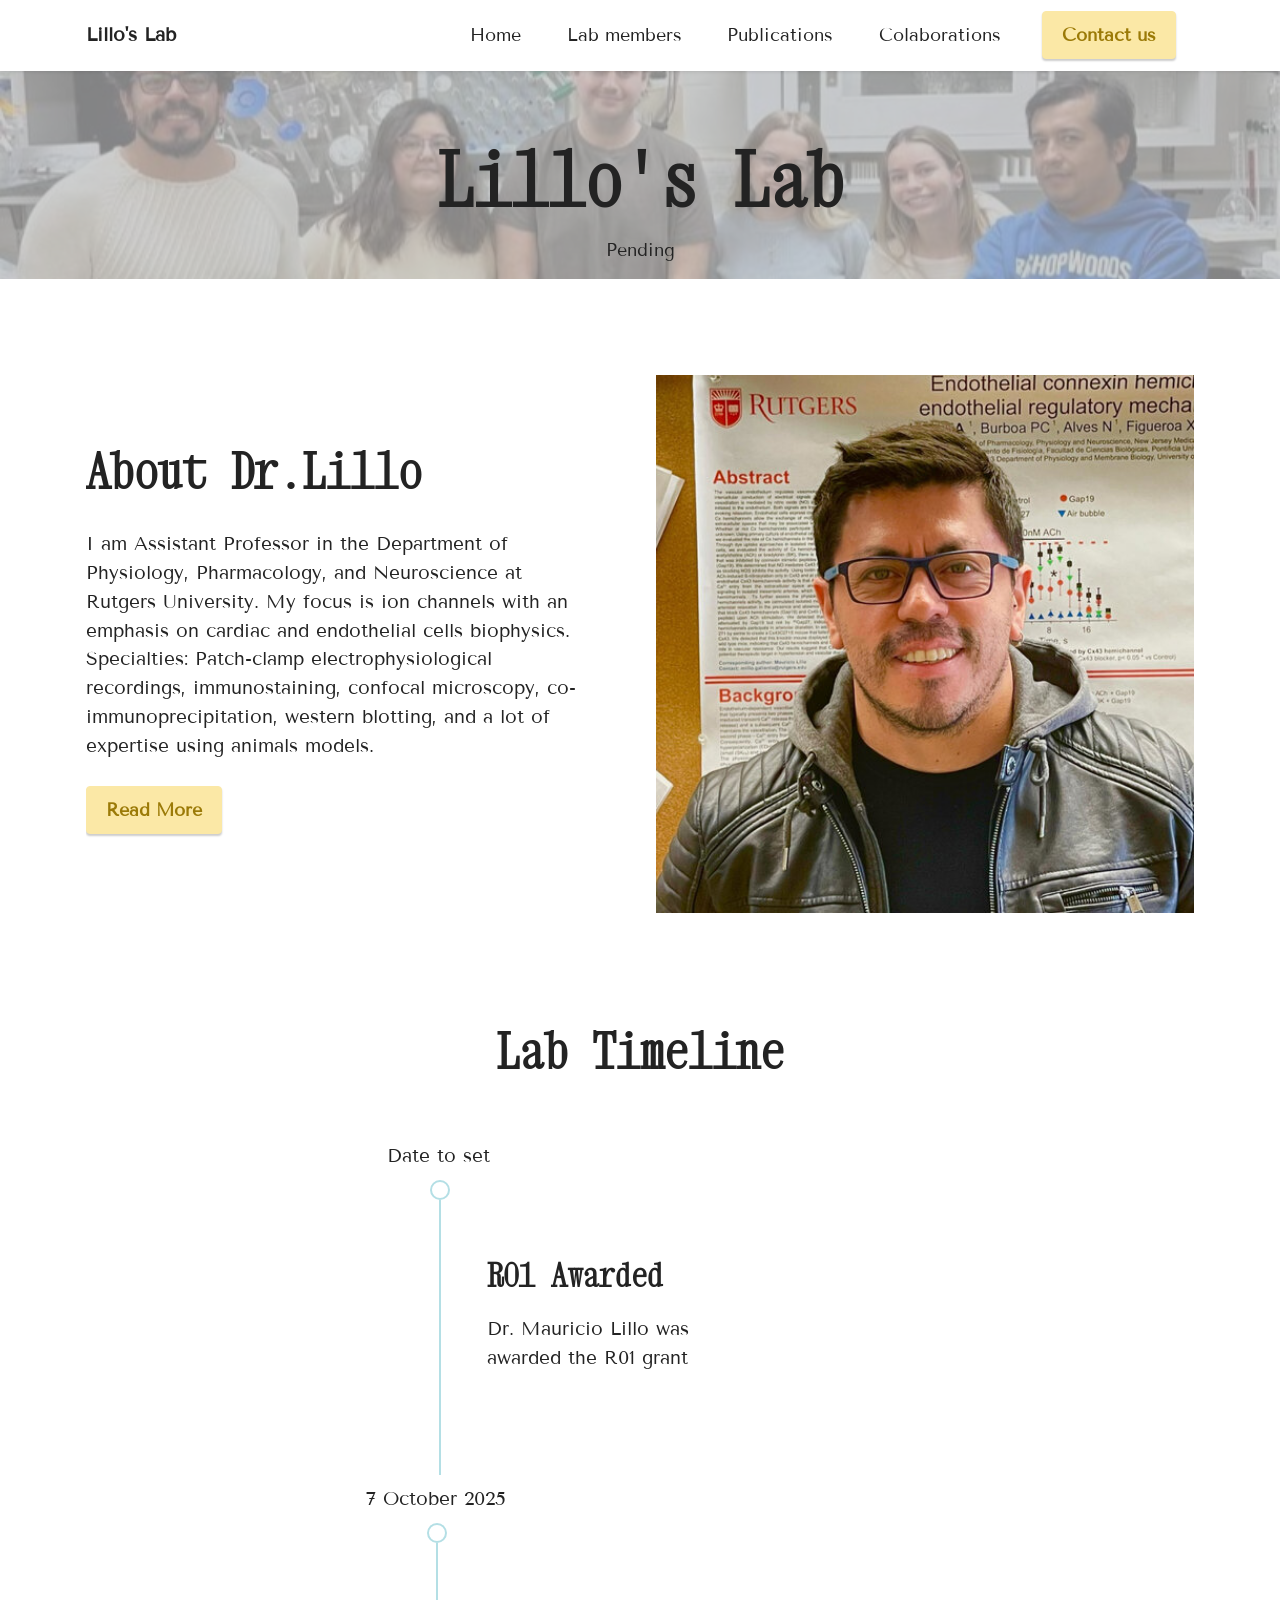
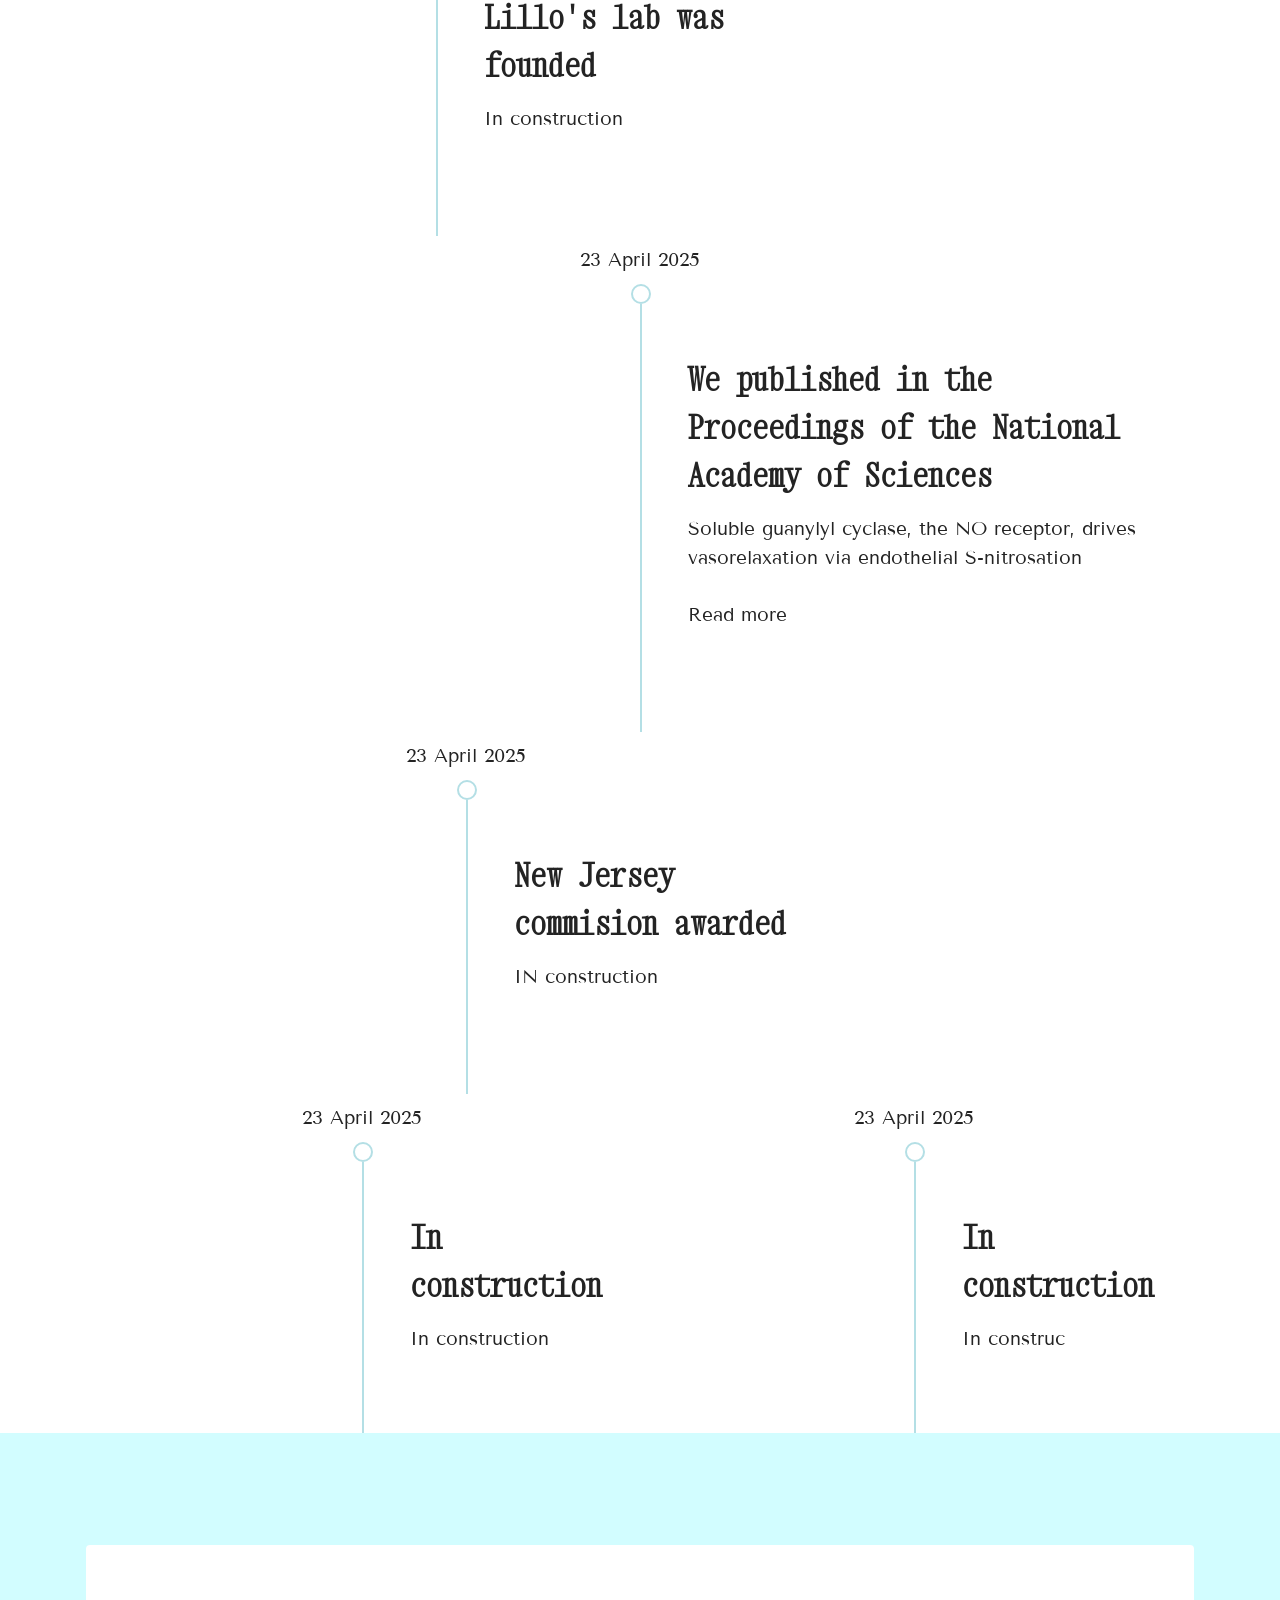
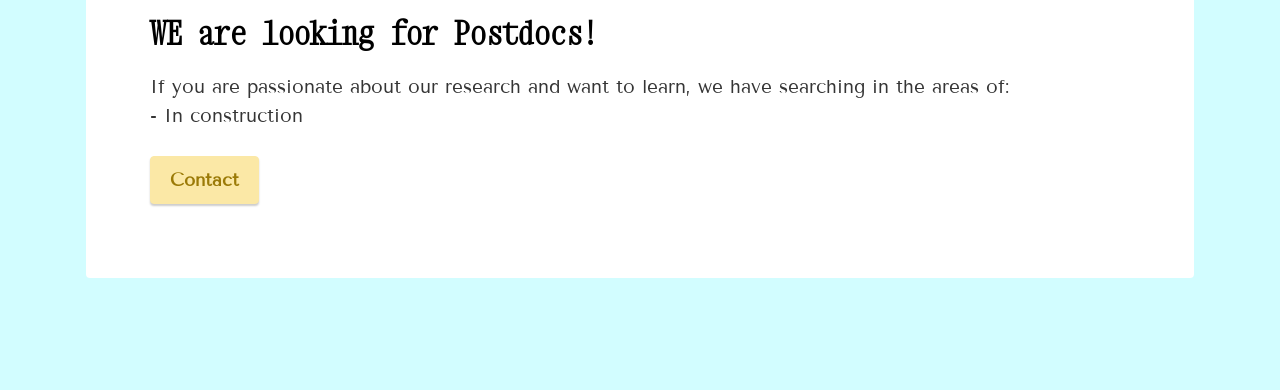
==== commit de42583b: "Update index.html" ====
--- a/index.html
+++ b/index.html
@@ -249,8 +249,8 @@
             </div>
         </div>
     </div>
-</section><section class="display-7" style="padding: 0;align-items: center;justify-content: center;flex-wrap: wrap;    align-content: center;display: flex;position: relative;height: 4rem;"><a href="https://mobiri.se/4995027" style="flex: 1 1;height: 4rem;position: absolute;width: 100%;z-index: 1;"><img alt="" style="height: 4rem;" src="[data-uri]"></a><p style="margin: 0;text-align: center;" class="display-7">&#8204;</p><a style="z-index:1" href="https://mobirise.com"> Website Builder Software</a></section><script src="assets/bootstrap/js/bootstrap.bundle.min.js"></script>  <script src="assets/smoothscroll/smooth-scroll.js"></script>  <script src="assets/ytplayer/index.js"></script>  <script src="assets/dropdown/js/navbar-dropdown.js"></script>  <script src="assets/theme/js/script.js"></script>  
+
   
   
 </body>
-</html>+</html>
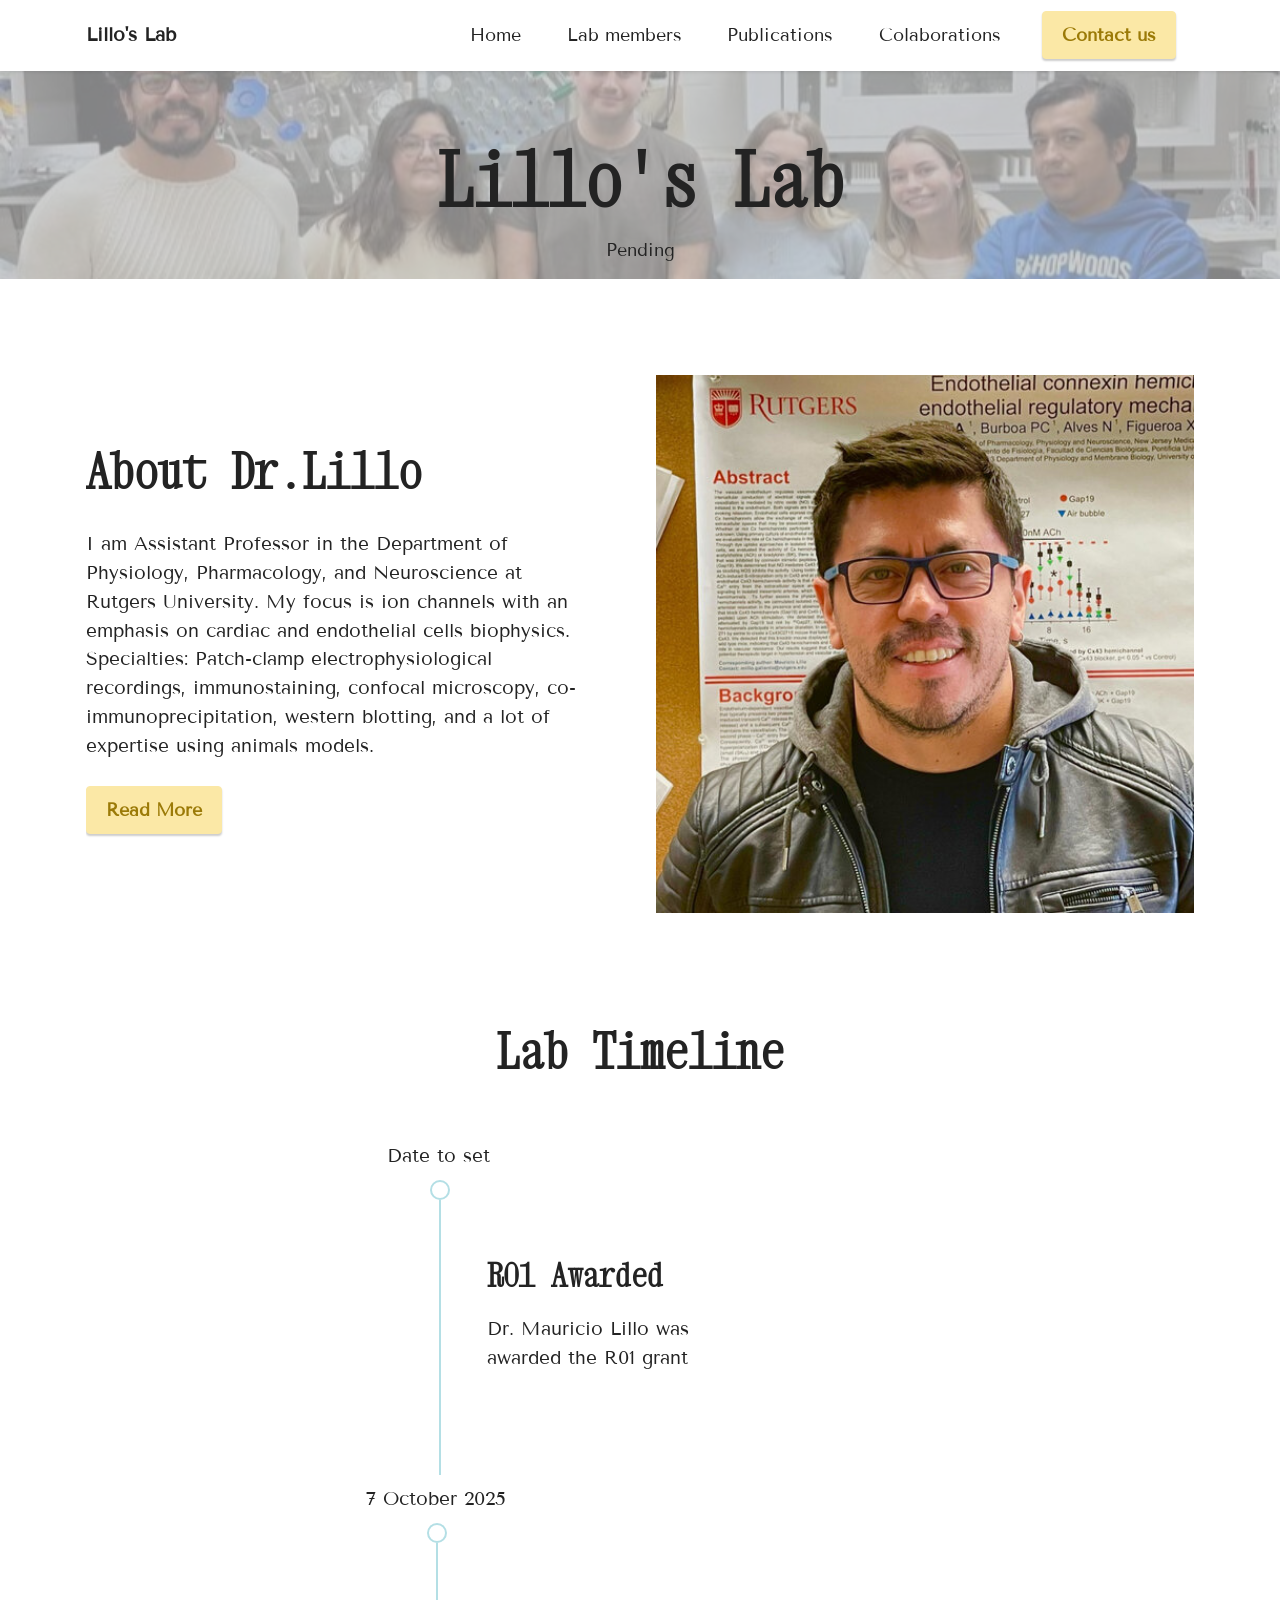
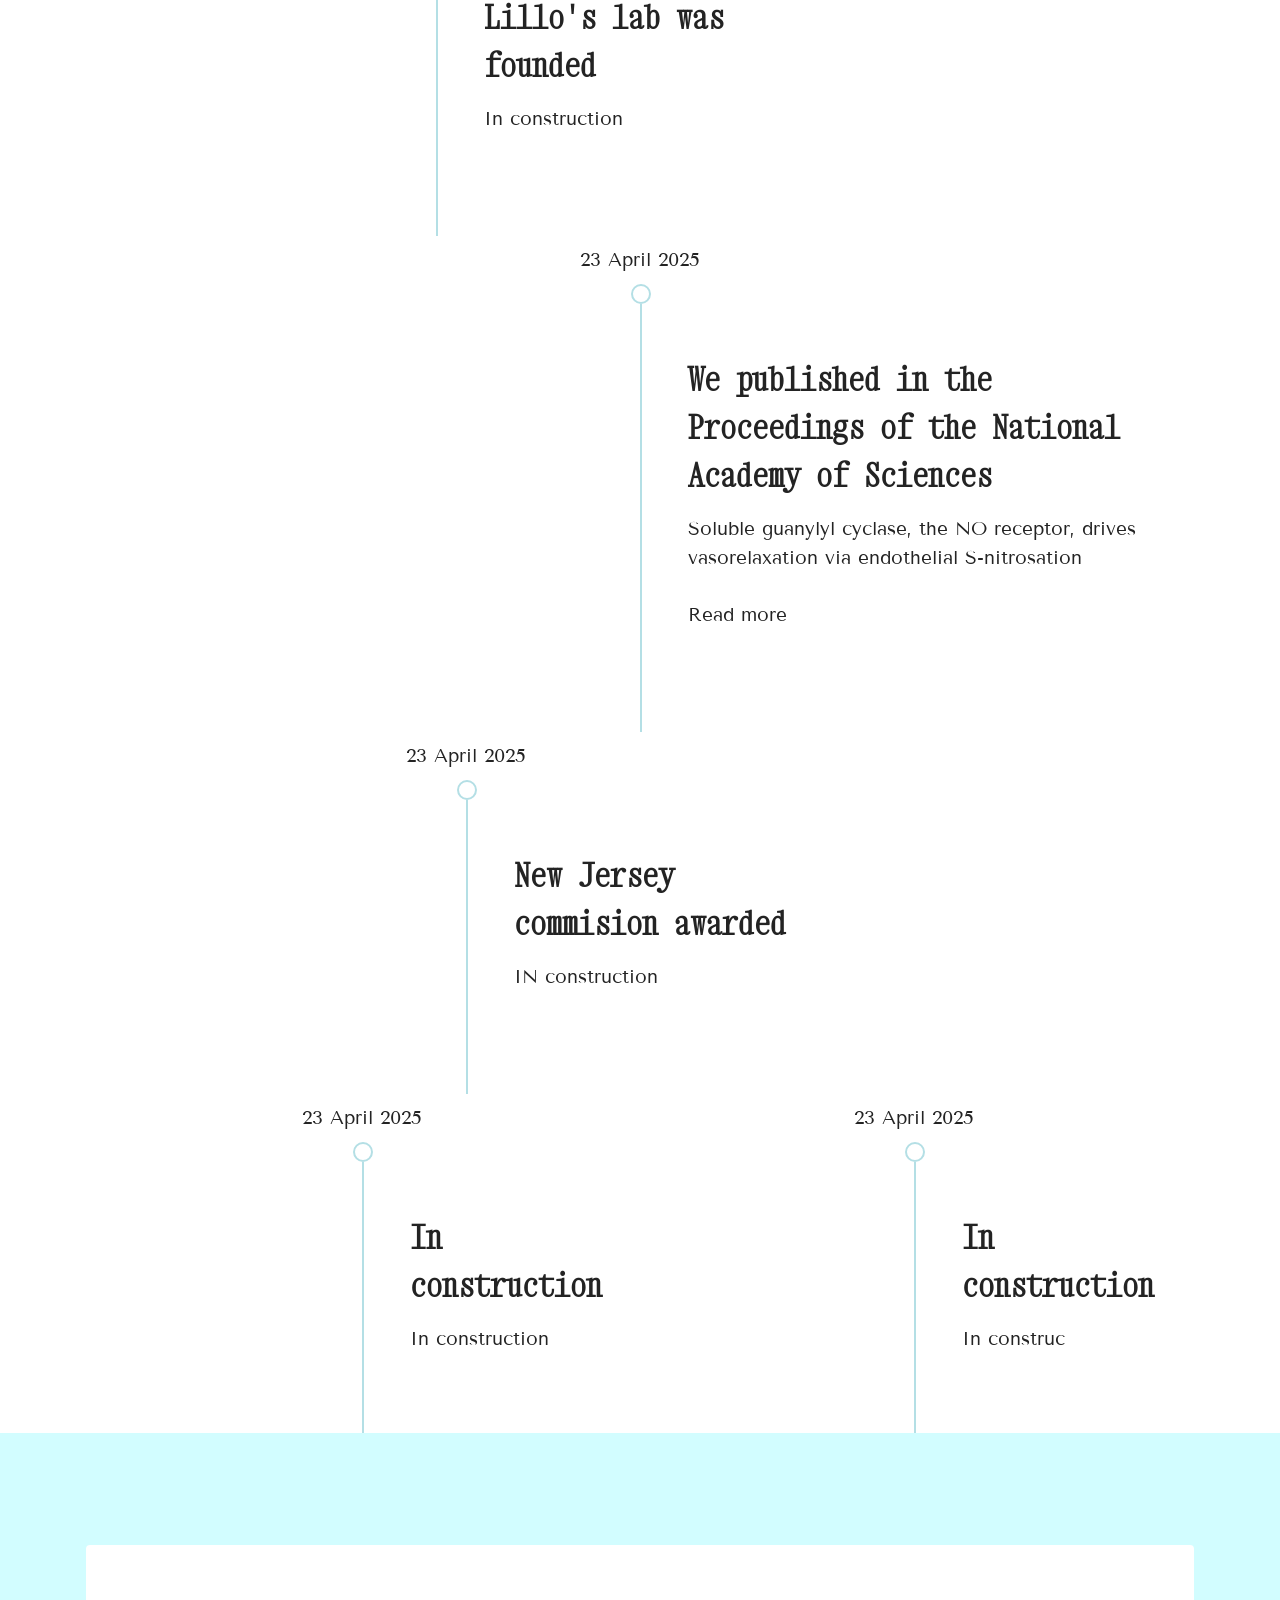
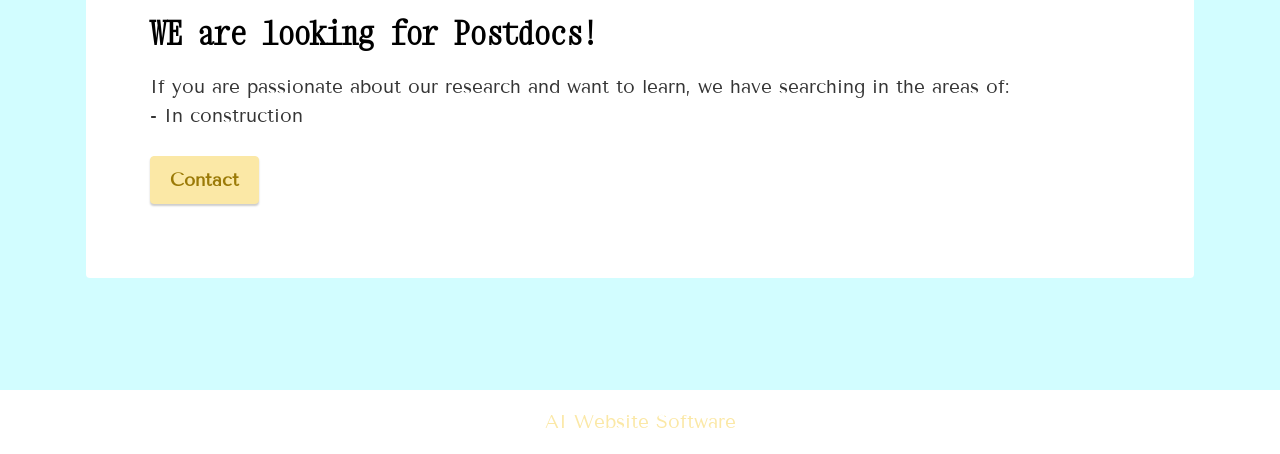
==== commit f3e83c4d: "create github pages" ====
--- a/index.html
+++ b/index.html
@@ -20,7 +20,7 @@
   <noscript><link rel="stylesheet" href="https://fonts.googleapis.com/css?family=Xanh+Mono:400,400i&display=swap"></noscript>
   <link rel="preload" href="https://fonts.googleapis.com/css?family=Tenor+Sans:400&display=swap" as="style" onload="this.onload=null;this.rel='stylesheet'">
   <noscript><link rel="stylesheet" href="https://fonts.googleapis.com/css?family=Tenor+Sans:400&display=swap"></noscript>
-  <link rel="preload" as="style" href="assets/mobirise/css/mbr-additional.css?v=nRjcE8"><link rel="stylesheet" href="assets/mobirise/css/mbr-additional.css?v=nRjcE8" type="text/css">
+  <link rel="preload" as="style" href="assets/mobirise/css/mbr-additional.css?v=tkngQ8"><link rel="stylesheet" href="assets/mobirise/css/mbr-additional.css?v=tkngQ8" type="text/css">
 
   
   
@@ -45,10 +45,10 @@
                 </div>
             </button>
             <div class="collapse navbar-collapse" id="navbarSupportedContent">
-                <ul class="navbar-nav nav-dropdown" data-app-modern-menu="true"><li class="nav-item"><a class="nav-link link text-black text-primary display-4" href="index.html#top">Home</a></li>
+                <ul class="navbar-nav nav-dropdown" data-app-modern-menu="true"><li class="nav-item"><a class="nav-link link text-black text-primary display-4" href="index.html">Home</a></li>
                     <li class="nav-item"><a class="nav-link link text-black text-primary display-4" href="members.html">Lab members</a></li>
-                    <li class="nav-item"><a class="nav-link link text-black text-primary display-4" href="index.html#features19-e">Publications</a>
-                    </li><li class="nav-item"><a class="nav-link link text-black text-primary display-4" href="index.html#map1-a">Colaborations</a></li></ul>
+                    <li class="nav-item"><a class="nav-link link text-black text-primary display-4" href="publications.html">Publications</a>
+                    </li><li class="nav-item"><a class="nav-link link text-black text-primary display-4" href="Colaborations.html">Colaborations</a></li></ul>
                 
                 <div class="navbar-buttons mbr-section-btn"><a class="btn btn-primary display-4" href="https://mobiri.se">Contact us</a></div>
             </div>
@@ -249,8 +249,8 @@
             </div>
         </div>
     </div>
-
+</section><section class="display-7" style="padding: 0;align-items: center;justify-content: center;flex-wrap: wrap;    align-content: center;display: flex;position: relative;height: 4rem;"><a href="https://mobiri.se/4995027" style="flex: 1 1;height: 4rem;position: absolute;width: 100%;z-index: 1;"><img alt="" style="height: 4rem;" src="[data-uri]"></a><p style="margin: 0;text-align: center;" class="display-7">&#8204;</p><a style="z-index:1" href="https://mobirise.com/builder/ai-website-builder.html">AI Website Software</a></section><script src="assets/bootstrap/js/bootstrap.bundle.min.js"></script>  <script src="assets/smoothscroll/smooth-scroll.js"></script>  <script src="assets/ytplayer/index.js"></script>  <script src="assets/dropdown/js/navbar-dropdown.js"></script>  <script src="assets/theme/js/script.js"></script>  
   
   
 </body>
-</html>
+</html>
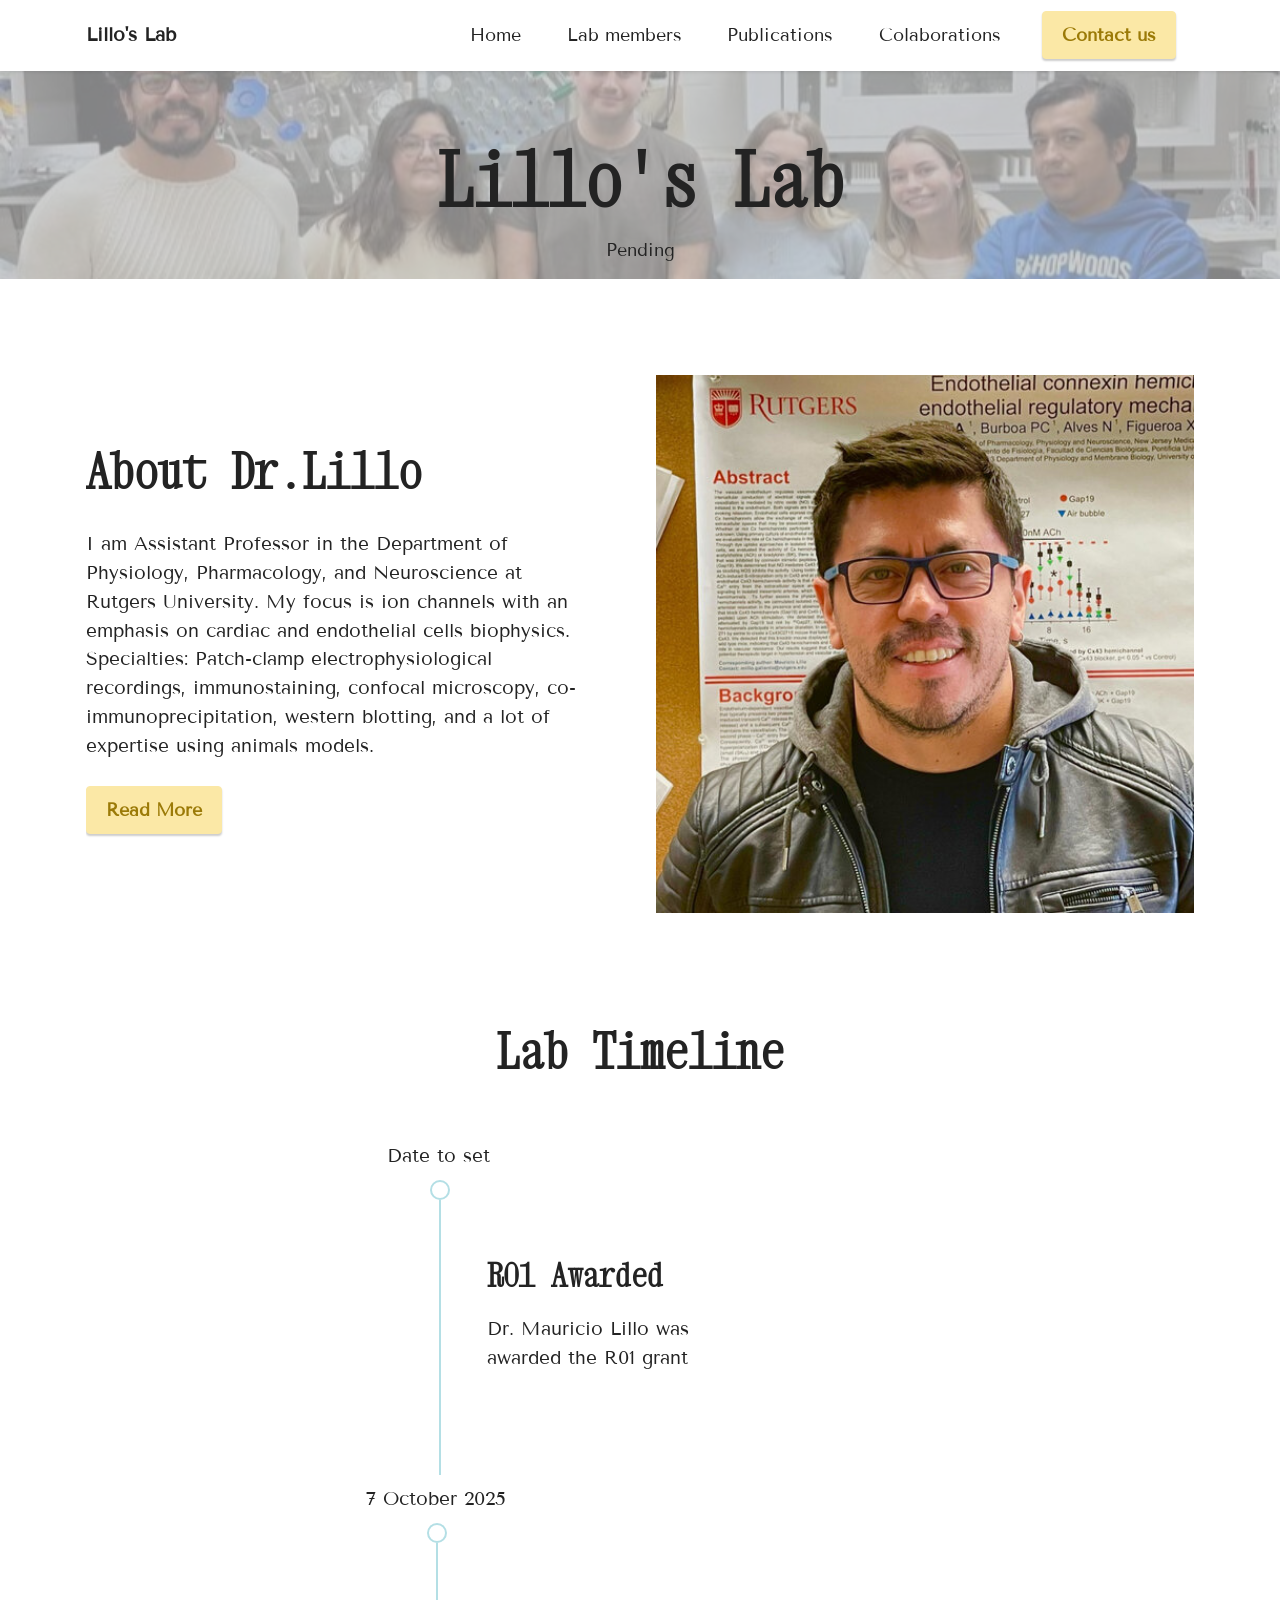
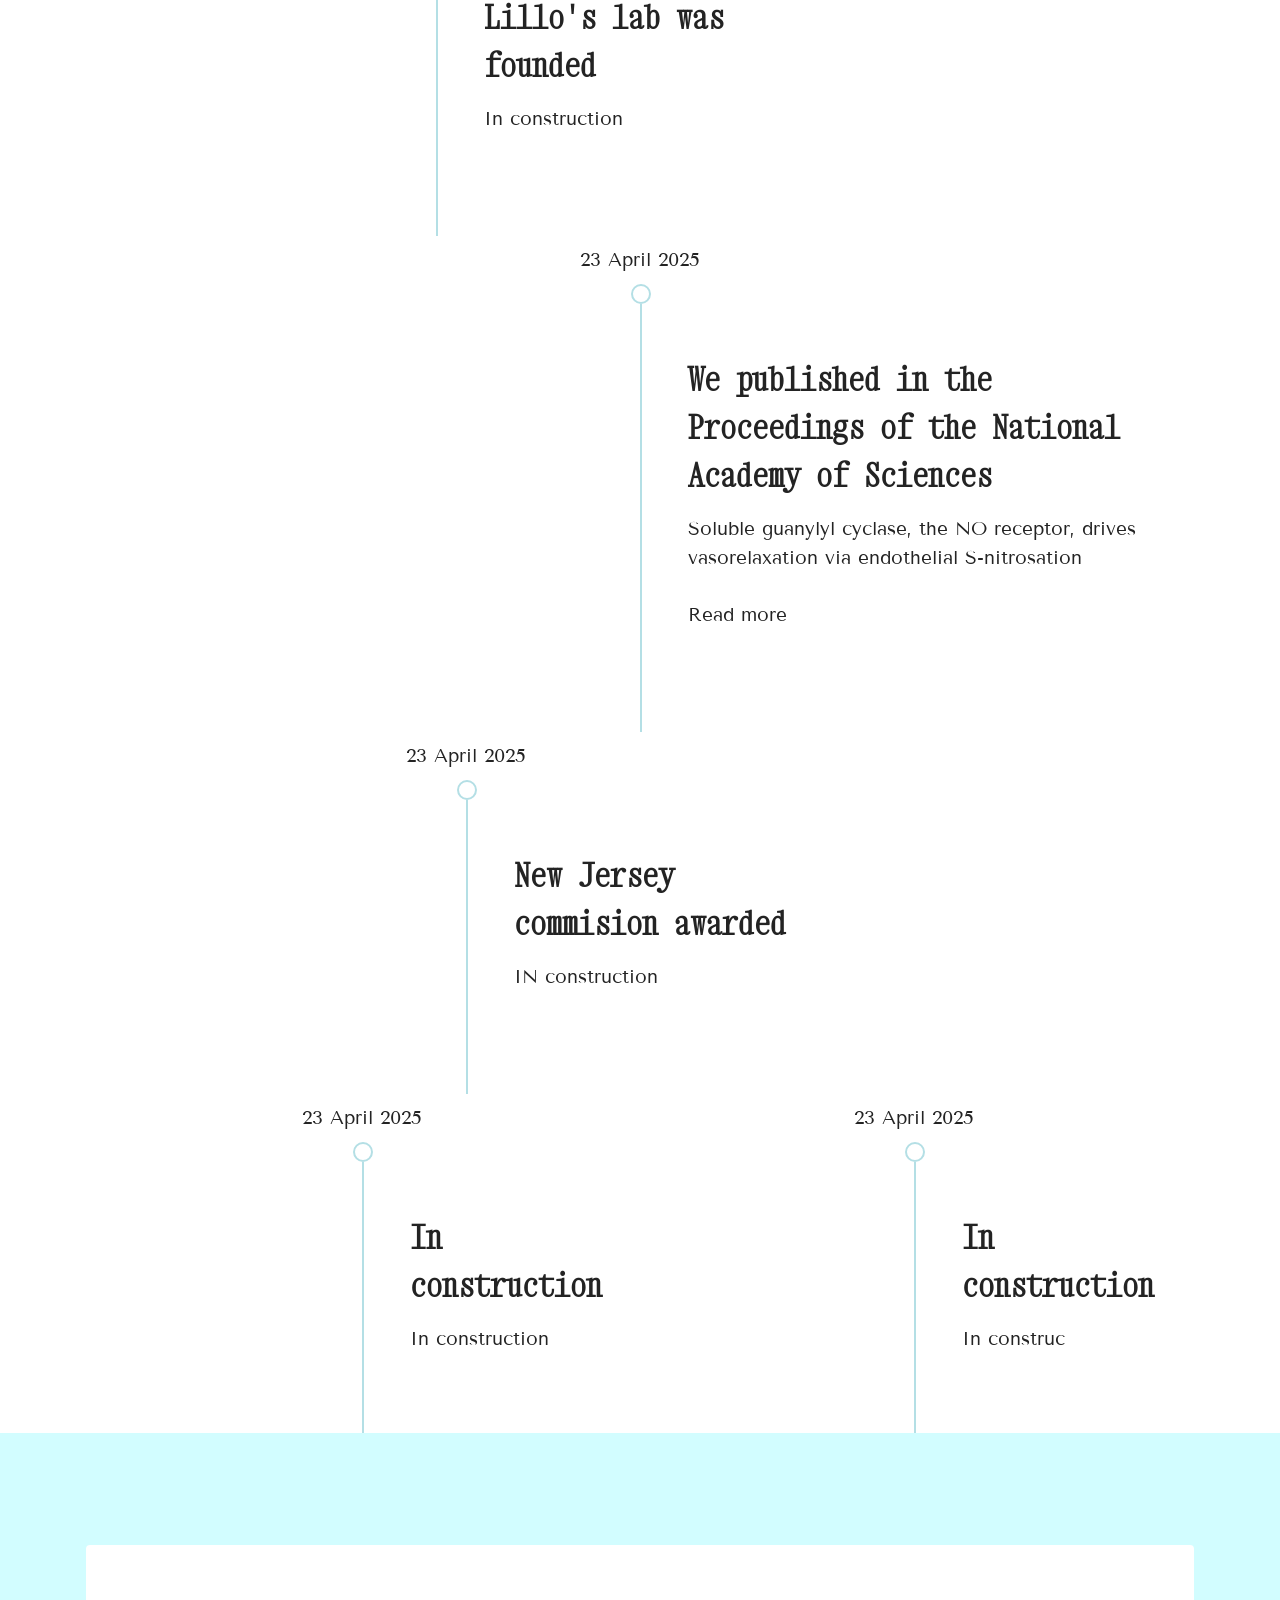
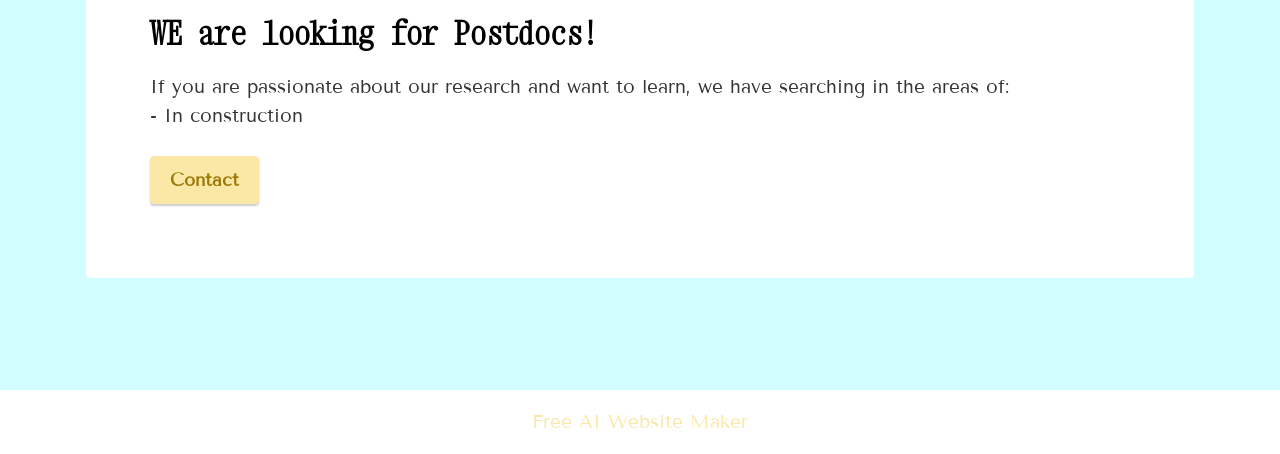
==== commit b4fddeb2: "create github pages" ====
--- a/index.html
+++ b/index.html
@@ -20,7 +20,7 @@
   <noscript><link rel="stylesheet" href="https://fonts.googleapis.com/css?family=Xanh+Mono:400,400i&display=swap"></noscript>
   <link rel="preload" href="https://fonts.googleapis.com/css?family=Tenor+Sans:400&display=swap" as="style" onload="this.onload=null;this.rel='stylesheet'">
   <noscript><link rel="stylesheet" href="https://fonts.googleapis.com/css?family=Tenor+Sans:400&display=swap"></noscript>
-  <link rel="preload" as="style" href="assets/mobirise/css/mbr-additional.css?v=tkngQ8"><link rel="stylesheet" href="assets/mobirise/css/mbr-additional.css?v=tkngQ8" type="text/css">
+  <link rel="preload" as="style" href="assets/mobirise/css/mbr-additional.css?v=bamcs3"><link rel="stylesheet" href="assets/mobirise/css/mbr-additional.css?v=bamcs3" type="text/css">
 
   
   
@@ -47,8 +47,8 @@
             <div class="collapse navbar-collapse" id="navbarSupportedContent">
                 <ul class="navbar-nav nav-dropdown" data-app-modern-menu="true"><li class="nav-item"><a class="nav-link link text-black text-primary display-4" href="index.html">Home</a></li>
                     <li class="nav-item"><a class="nav-link link text-black text-primary display-4" href="members.html">Lab members</a></li>
-                    <li class="nav-item"><a class="nav-link link text-black text-primary display-4" href="publications.html">Publications</a>
-                    </li><li class="nav-item"><a class="nav-link link text-black text-primary display-4" href="Colaborations.html">Colaborations</a></li></ul>
+                    <li class="nav-item"><a class="nav-link link text-black text-primary display-4" href="publications.html#tabs1-e">Publications</a>
+                    </li><li class="nav-item"><a class="nav-link link text-black text-primary display-4" href="Colaborations.html#content1-f">Colaborations</a></li></ul>
                 
                 <div class="navbar-buttons mbr-section-btn"><a class="btn btn-primary display-4" href="https://mobiri.se">Contact us</a></div>
             </div>
@@ -249,7 +249,7 @@
             </div>
         </div>
     </div>
-</section><section class="display-7" style="padding: 0;align-items: center;justify-content: center;flex-wrap: wrap;    align-content: center;display: flex;position: relative;height: 4rem;"><a href="https://mobiri.se/4995027" style="flex: 1 1;height: 4rem;position: absolute;width: 100%;z-index: 1;"><img alt="" style="height: 4rem;" src="[data-uri]"></a><p style="margin: 0;text-align: center;" class="display-7">&#8204;</p><a style="z-index:1" href="https://mobirise.com/builder/ai-website-builder.html">AI Website Software</a></section><script src="assets/bootstrap/js/bootstrap.bundle.min.js"></script>  <script src="assets/smoothscroll/smooth-scroll.js"></script>  <script src="assets/ytplayer/index.js"></script>  <script src="assets/dropdown/js/navbar-dropdown.js"></script>  <script src="assets/theme/js/script.js"></script>  
+</section><section class="display-7" style="padding: 0;align-items: center;justify-content: center;flex-wrap: wrap;    align-content: center;display: flex;position: relative;height: 4rem;"><a href="https://mobiri.se/4995027" style="flex: 1 1;height: 4rem;position: absolute;width: 100%;z-index: 1;"><img alt="" style="height: 4rem;" src="[data-uri]"></a><p style="margin: 0;text-align: center;" class="display-7">&#8204;</p><a style="z-index:1" href="https://mobirise.com/builder/ai-website-maker.html">Free AI Website Maker</a></section><script src="assets/bootstrap/js/bootstrap.bundle.min.js"></script>  <script src="assets/smoothscroll/smooth-scroll.js"></script>  <script src="assets/ytplayer/index.js"></script>  <script src="assets/dropdown/js/navbar-dropdown.js"></script>  <script src="assets/theme/js/script.js"></script>  
   
   
 </body>
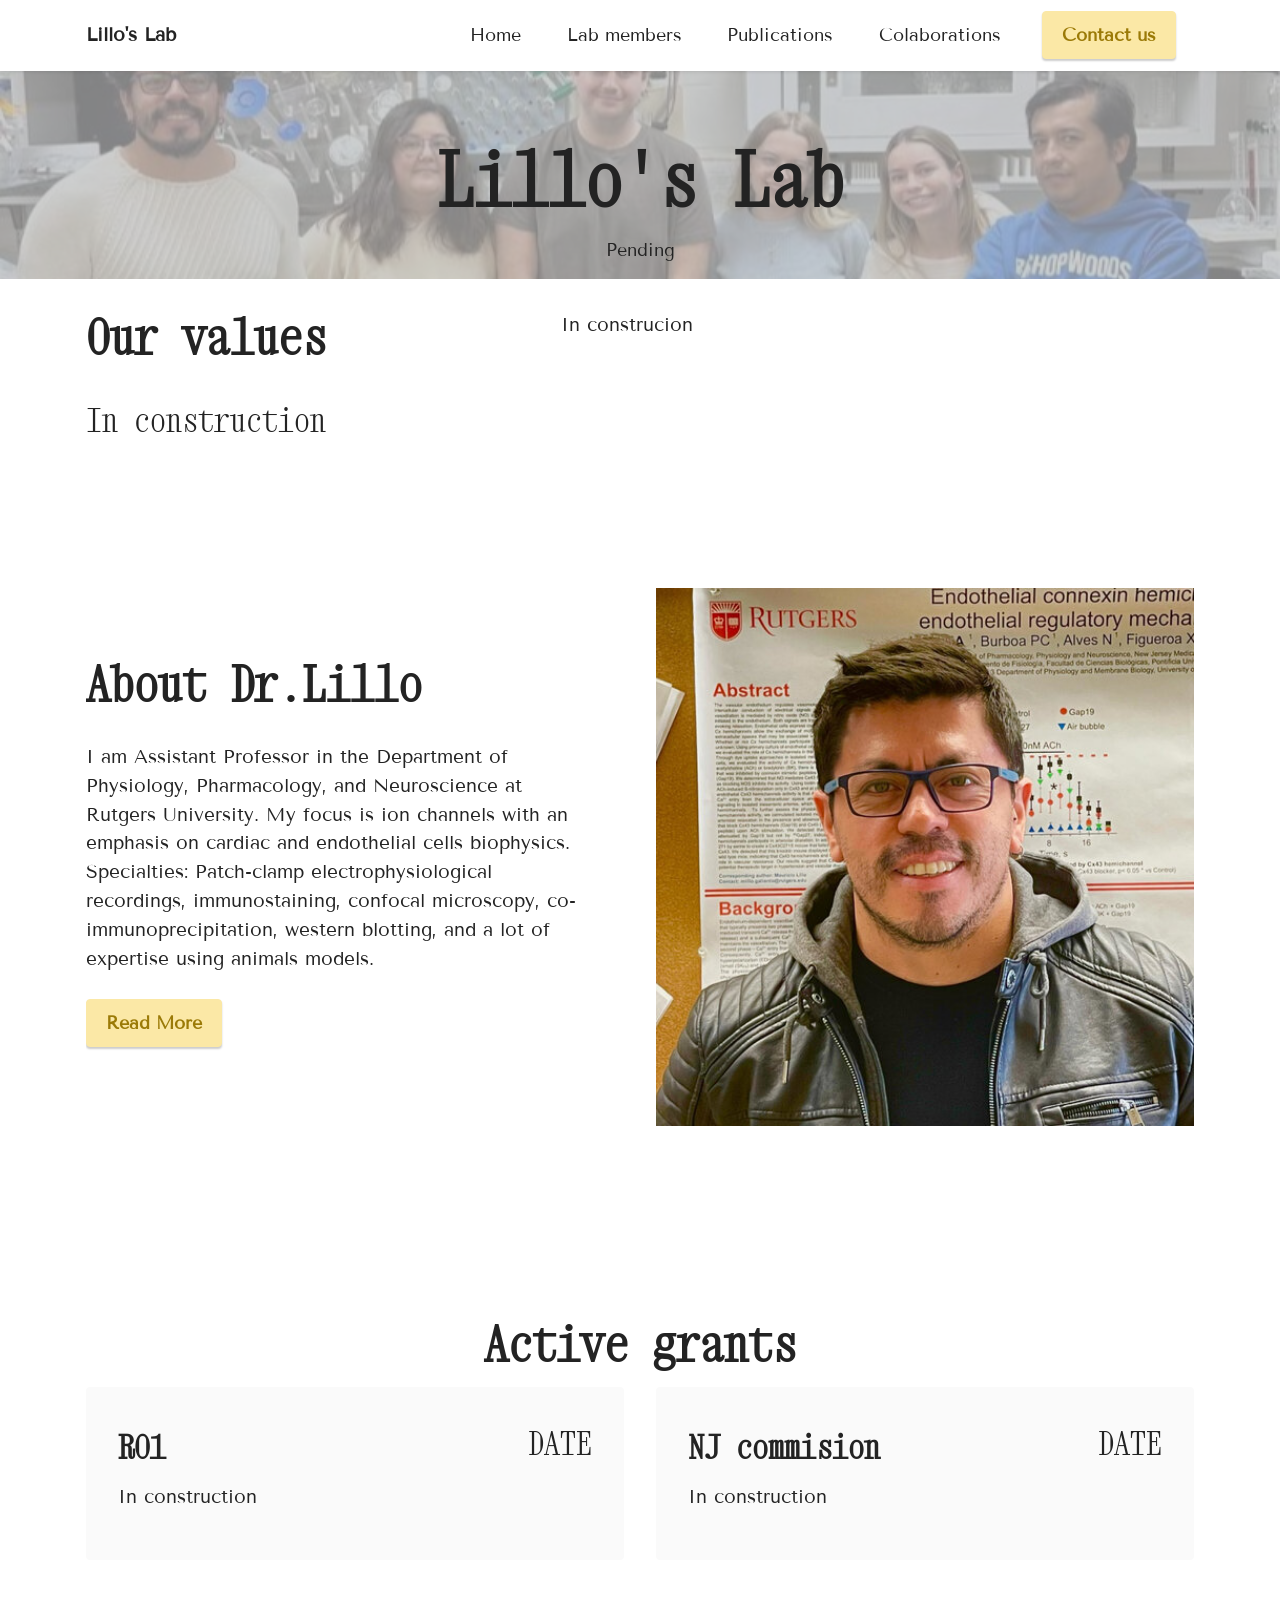
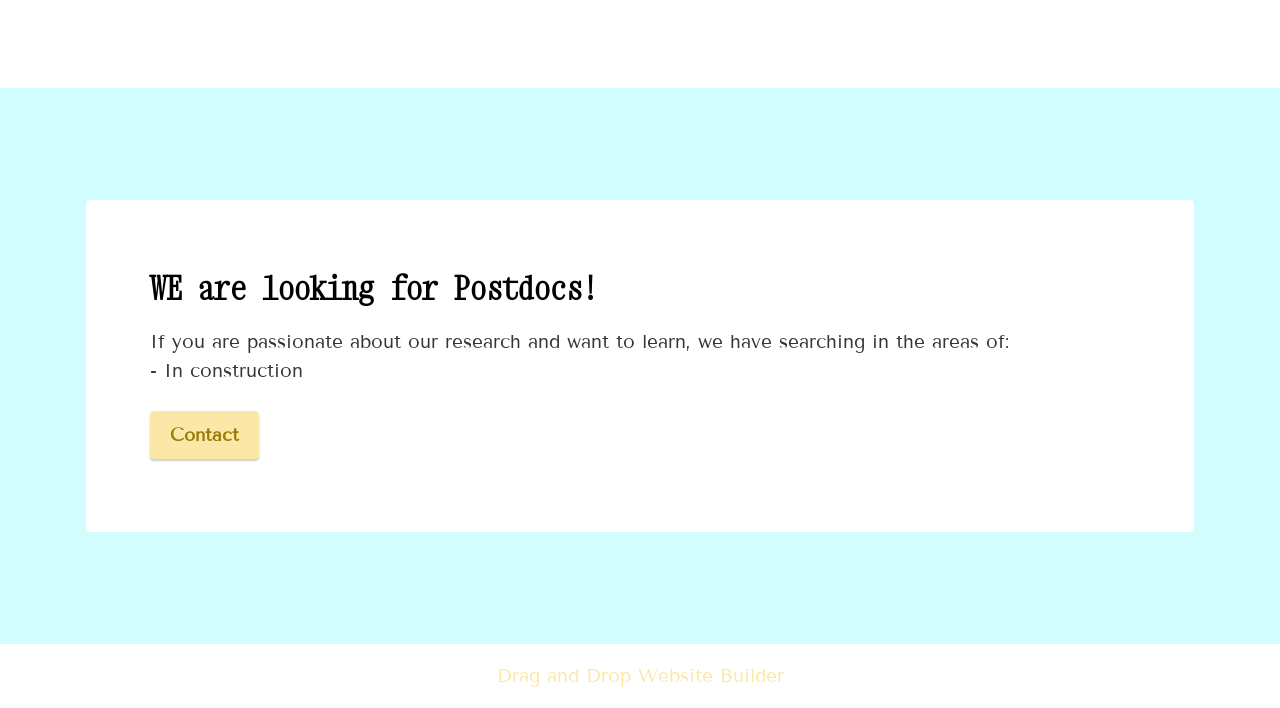
==== commit ba10ff5e: "create github pages" ====
--- a/index.html
+++ b/index.html
@@ -20,7 +20,7 @@
   <noscript><link rel="stylesheet" href="https://fonts.googleapis.com/css?family=Xanh+Mono:400,400i&display=swap"></noscript>
   <link rel="preload" href="https://fonts.googleapis.com/css?family=Tenor+Sans:400&display=swap" as="style" onload="this.onload=null;this.rel='stylesheet'">
   <noscript><link rel="stylesheet" href="https://fonts.googleapis.com/css?family=Tenor+Sans:400&display=swap"></noscript>
-  <link rel="preload" as="style" href="assets/mobirise/css/mbr-additional.css?v=bamcs3"><link rel="stylesheet" href="assets/mobirise/css/mbr-additional.css?v=bamcs3" type="text/css">
+  <link rel="preload" as="style" href="assets/mobirise/css/mbr-additional.css?v=zRti4d"><link rel="stylesheet" href="assets/mobirise/css/mbr-additional.css?v=zRti4d" type="text/css">
 
   
   
@@ -50,7 +50,7 @@
                     <li class="nav-item"><a class="nav-link link text-black text-primary display-4" href="publications.html#tabs1-e">Publications</a>
                     </li><li class="nav-item"><a class="nav-link link text-black text-primary display-4" href="Colaborations.html#content1-f">Colaborations</a></li></ul>
                 
-                <div class="navbar-buttons mbr-section-btn"><a class="btn btn-primary display-4" href="https://mobiri.se">Contact us</a></div>
+                <div class="navbar-buttons mbr-section-btn"><a class="btn btn-primary display-4" href="mailto:liloli@gmail.com?subject=contact">Contact us</a></div>
             </div>
         </div>
     </nav>
@@ -74,6 +74,23 @@
     </div>
 </section>
 
+<section data-bs-version="5.1" class="content10 cid-vqZ144sH9b" id="content10-m">
+    
+    <div class="container">
+        <div class="row justify-content-center">
+            <div class="col-12 col-md">
+                <h5 class="mbr-section-title mbr-fonts-style mb-4 display-2">
+                    <strong>Our values</strong></h5>
+                <h6 class="mbr-section-subtitle mbr-fonts-style mb-4 display-5">
+                    In construction</h6>
+            </div>
+            <div class="col-md-12 col-lg-7">
+                <p class="mbr-text mbr-fonts-style display-7">In construcion</p>
+            </div>
+        </div>
+    </div>
+</section>
+
 <section data-bs-version="5.1" class="features18 cid-sFHvmoQ5Jg" id="features19-e">
 
     
@@ -85,7 +102,7 @@
                 <div class="card-wrapper">
                     <h6 class="card-title mbr-fonts-style mb-4 display-2"><strong>About Dr.Lillo</strong></h6>
                     <p class="mbr-text mbr-fonts-style display-7">I am Assistant Professor in the Department of Physiology, Pharmacology, and Neuroscience at Rutgers University. My focus is ion channels with an emphasis on cardiac and endothelial cells biophysics. Specialties: Patch-clamp electrophysiological recordings, immunostaining, confocal microscopy, co-immunoprecipitation, western blotting, and a lot of expertise using animals models.</p>
-                    <div class="mbr-section-btn"><a class="btn btn-primary display-4" href="https://mobiri.se">Read More</a></div>
+                    <div class="mbr-section-btn"><a class="btn btn-primary display-4" href="Mauricio.html#testimonials1-o">Read More</a></div>
                 </div>
             </div>
             <div class="col-12 col-lg-6">
@@ -97,130 +114,45 @@
     </div>
 </section>
 
-<section data-bs-version="5.1" class="timeline3 cid-sFHr5fwP9J" id="timeline3-4">
+<section data-bs-version="5.1" class="features8 cid-vqZ0pLDiiO" id="features8-j">
+    <!---->
+    
+
     
     
     <div class="container">
-        <div class="mbr-section-head">
-            <h3 class="mbr-section-title mbr-fonts-style align-center mb-0 display-2"><strong>Lab Timeline</strong>
-            </h3>
-            
-        </div>
-        <div class="timelines-container mt-4">
-            <div class="row timeline-element first-separline mb-5">
-                <div class="timeline-date col-12">
-                    <div class="timeline-date-wrapper">
-                        <p class="mbr-timeline-date display-7">
-                            Date to set</p>
+        <div class="row">
+            <div class="title col-12">
+                <h5 class="mbr-section-title mbr-fonts-style mb-3 display-2"><strong>Active grants</strong></h5>
+                
+            </div>
+            <div class="card col-12 col-md-6">
+                <div class="card-wrapper">
+                    <div class="top-line">
+                        <h6 class="card-title mbr-fonts-style display-5"><strong>R01</strong></h6>
+                        <p class="mbr-cost mbr-fonts-style display-5">DATE</p>
                     </div>
-                </div>
-                <span class="iconBackground"></span>
-                <div class="col-12 col-md-6">
-                    
-                </div>
-                <div class="col-12 col-md-6">
-                    <div class="timeline-text-wrapper">
-                        <h4 class="mbr-timeline-title mbr-fonts-style mb-0 display-5"><strong>R01 Awarded</strong></h4>
-                        <p class="mbr-text mbr-fonts-style mt-3 mb-0 display-7">
-                            Dr. Mauricio Lillo was awarded the R01 grant</p>
-                    </div>
-                </div>
-            </div>
-            <div class="row timeline-element first-separline mb-5">
-                <div class="timeline-date col-12">
-                    <div class="timeline-date-wrapper">
-                        <p class="mbr-timeline-date display-7">7 October 2025</p>
-                    </div>
-                </div>
-                <span class="iconBackground"></span>
-                <div class="col-12 col-md-6">
-                    
-                </div>
-                <div class="col-12 col-md-6">
-                    <div class="timeline-text-wrapper">
-                        <h4 class="mbr-timeline-title mbr-fonts-style mb-0 display-5"><strong>Lillo's lab was founded</strong></h4>
-                        <p class="mbr-text mbr-fonts-style mt-3 mb-0 display-7">In construction</p>
-                    </div>
-                </div>
-            </div>
-            <div class="row timeline-element first-separline mb-5">
-                <div class="timeline-date col-12">
-                    <div class="timeline-date-wrapper">
-                        <p class="mbr-timeline-date display-7">
-                            23 April 2025</p>
-                    </div>
-                </div>
-                <span class="iconBackground"></span>
-                <div class="col-12 col-md-6">
-                    
-                </div>
-                <div class="col-12 col-md-6">
-                    <div class="timeline-text-wrapper">
-                        <h4 class="mbr-timeline-title mbr-fonts-style mb-0 display-5"><strong>We published in the Proceedings of the National Academy of Sciences</strong></h4>
-                        <p class="mbr-text mbr-fonts-style mt-3 mb-0 display-7">Soluble guanylyl cyclase, the NO receptor, drives vasorelaxation via endothelial S-nitrosation
-<br>
-<br>Read more&nbsp;<br></p>
-                    </div>
-                </div>
-            </div>
-            <div class="row timeline-element first-separline mb-5">
-                <div class="timeline-date col-12">
-                    <div class="timeline-date-wrapper">
-                        <p class="mbr-timeline-date display-7">
-                            23 April 2025</p>
-                    </div>
-                </div>
-                <span class="iconBackground"></span>
-                <div class="col-12 col-md-6">
-                    
-                </div>
-                <div class="col-12 col-md-6">
-                    <div class="timeline-text-wrapper">
-                        <h4 class="mbr-timeline-title mbr-fonts-style mb-0 display-5"><strong>New Jersey commision awarded</strong></h4>
-                        <p class="mbr-text mbr-fonts-style mt-3 mb-0 display-7">
-                            IN construction</p>
-                    </div>
-                </div>
-            </div>
-            <div class="row timeline-element first-separline mb-5">
-                <div class="timeline-date col-12">
-                    <div class="timeline-date-wrapper">
-                        <p class="mbr-timeline-date display-7">
-                            23 April 2025</p>
-                    </div>
-                </div>
-                <span class="iconBackground"></span>
-                <div class="col-12 col-md-6">
-                    
-                </div>
-                <div class="col-12 col-md-6">
-                    <div class="timeline-text-wrapper">
-                        <h4 class="mbr-timeline-title mbr-fonts-style mb-0 display-5"><strong>In construction</strong></h4>
-                        <p class="mbr-text mbr-fonts-style mt-3 mb-0 display-7">
+                    <div class="bottom-line">
+                        <p class="mbr-text mbr-fonts-style display-7">
                             In construction</p>
                     </div>
                 </div>
             </div>
-            <div class="row timeline-element first-separline mb-5">
-                <div class="timeline-date col-12">
-                    <div class="timeline-date-wrapper">
-                        <p class="mbr-timeline-date display-7">
-                            23 April 2025</p>
+            <div class="card col-12 col-md-6">
+                <div class="card-wrapper">
+                    <div class="top-line">
+                        <h6 class="card-title mbr-fonts-style display-5"><strong>NJ commision</strong></h6>
+                        <p class="mbr-cost mbr-fonts-style display-5">DATE</p>
                     </div>
-                </div>
-                <span class="iconBackground"></span>
-                <div class="col-12 col-md-6">
-                    
-                </div>
-                <div class="col-12 col-md-6">
-                    <div class="timeline-text-wrapper">
-                        <h4 class="mbr-timeline-title mbr-fonts-style mb-0 display-5">
-                            <strong>In construction</strong></h4>
-                        <p class="mbr-text mbr-fonts-style mt-3 mb-0 display-7">
-                            In construc</p>
+                    <div class="bottom-line">
+                        <p class="mbr-text mbr-fonts-style display-7">In construction</p>
                     </div>
                 </div>
             </div>
+            
+            
+            
+            
             
             
             
@@ -249,7 +181,7 @@
             </div>
         </div>
     </div>
-</section><section class="display-7" style="padding: 0;align-items: center;justify-content: center;flex-wrap: wrap;    align-content: center;display: flex;position: relative;height: 4rem;"><a href="https://mobiri.se/4995027" style="flex: 1 1;height: 4rem;position: absolute;width: 100%;z-index: 1;"><img alt="" style="height: 4rem;" src="[data-uri]"></a><p style="margin: 0;text-align: center;" class="display-7">&#8204;</p><a style="z-index:1" href="https://mobirise.com/builder/ai-website-maker.html">Free AI Website Maker</a></section><script src="assets/bootstrap/js/bootstrap.bundle.min.js"></script>  <script src="assets/smoothscroll/smooth-scroll.js"></script>  <script src="assets/ytplayer/index.js"></script>  <script src="assets/dropdown/js/navbar-dropdown.js"></script>  <script src="assets/theme/js/script.js"></script>  
+</section><section class="display-7" style="padding: 0;align-items: center;justify-content: center;flex-wrap: wrap;    align-content: center;display: flex;position: relative;height: 4rem;"><a href="https://mobiri.se/4995027" style="flex: 1 1;height: 4rem;position: absolute;width: 100%;z-index: 1;"><img alt="" style="height: 4rem;" src="[data-uri]"></a><p style="margin: 0;text-align: center;" class="display-7">&#8204;</p><a style="z-index:1" href="https://mobirise.com/drag-drop-website-builder.html">Drag and Drop Website Builder</a></section><script src="assets/bootstrap/js/bootstrap.bundle.min.js"></script>  <script src="assets/smoothscroll/smooth-scroll.js"></script>  <script src="assets/ytplayer/index.js"></script>  <script src="assets/dropdown/js/navbar-dropdown.js"></script>  <script src="assets/theme/js/script.js"></script>  
   
   
 </body>
--- a/assets/mobirise/css/mbr-additional.css
+++ b/assets/mobirise/css/mbr-additional.css
@@ -1049,6 +1049,11 @@
     width: 50%;
   }
 }
+.cid-vqZ144sH9b {
+  padding-top: 2rem;
+  padding-bottom: 1rem;
+  background-color: #ffffff;
+}
 .cid-sFHvmoQ5Jg {
   padding-top: 6rem;
   padding-bottom: 6rem;
@@ -1077,94 +1082,48 @@
   width: 100%;
   object-fit: cover;
 }
-.cid-sFHr5fwP9J {
-  padding-top: 1rem;
-  padding-bottom: 0rem;
+.cid-vqZ0pLDiiO {
+  padding-top: 6rem;
+  padding-bottom: 6rem;
   background-color: #ffffff;
 }
-.cid-sFHr5fwP9J .timeline-element {
-  position: relative;
-}
-.cid-sFHr5fwP9J .timelines-container {
+.cid-vqZ0pLDiiO .mbr-fallback-image.disabled {
+  display: none;
+}
+.cid-vqZ0pLDiiO .mbr-fallback-image {
+  display: block;
+  background-size: cover;
+  background-position: center center;
+  width: 100%;
+  height: 100%;
+  position: absolute;
+  top: 0;
+}
+.cid-vqZ0pLDiiO .mbr-section-title,
+.cid-vqZ0pLDiiO .mbr-section-subtitle {
+  text-align: center;
+}
+.cid-vqZ0pLDiiO .mbr-cost {
+  word-break: normal;
+}
+.cid-vqZ0pLDiiO .card-wrapper {
+  margin-bottom: 2rem;
+  border-radius: 4px;
+  background: #fafafa;
+}
+.cid-vqZ0pLDiiO .card-wrapper .top-line {
   display: flex;
-  flex-wrap: wrap;
-}
-.cid-sFHr5fwP9J .image-wrapper img {
-  width: 100%;
-  object-fit: cover;
-}
-.cid-sFHr5fwP9J .mbr-section-title,
-.cid-sFHr5fwP9J .mbr-section-subtitle,
-.cid-sFHr5fwP9J .timeline-date {
-  text-align: center;
-}
-.cid-sFHr5fwP9J .iconBackground {
-  position: absolute;
-  width: 20px;
-  height: 20px;
-  border-radius: 50%;
-  border: 2px solid #b4dfe5;
-  margin-left: -9px;
-  padding: 0;
+  justify-content: space-between;
+  align-items: center;
+}
+@media (min-width: 768px) {
+  .cid-vqZ0pLDiiO .card-wrapper {
+    padding: 2rem;
+  }
 }
 @media (max-width: 767px) {
-  .cid-sFHr5fwP9J .iconBackground {
-    left: 15px;
-    top: 30px;
-  }
-}
-@media (min-width: 768px) {
-  .cid-sFHr5fwP9J .iconBackground {
-    top: 70px;
-    left: 50%;
-  }
-}
-.cid-sFHr5fwP9J .row:after {
-  content: "";
-  position: absolute;
-  background-color: #b4dfe5;
-  width: 2px;
-}
-@media (max-width: 767px) {
-  .cid-sFHr5fwP9J .row:after {
-    height: calc(100% + 30px);
-    top: 50px;
-    left: 15px;
-  }
-}
-@media (min-width: 768px) {
-  .cid-sFHr5fwP9J .row:after {
-    height: calc(100% - 20px);
-    top: 90px;
-    left: 50%;
-  }
-}
-@media (max-width: 767px) {
-  .cid-sFHr5fwP9J .timeline-date-wrapper,
-  .cid-sFHr5fwP9J .timeline-text-wrapper,
-  .cid-sFHr5fwP9J .image-wrapper {
-    padding: 0rem;
-    padding-left: 2rem;
-  }
-  .cid-sFHr5fwP9J .mbr-timeline-date {
-    text-align: left !important;
-  }
-  .cid-sFHr5fwP9J .mbr-timeline-title {
-    text-align: left;
-    margin-top: 1rem;
-  }
-}
-@media (max-width: 991px) and (min-width: 768px) {
-  .cid-sFHr5fwP9J .timeline-date-wrapper,
-  .cid-sFHr5fwP9J .timeline-text-wrapper {
+  .cid-vqZ0pLDiiO .card-wrapper {
     padding: 1rem;
-  }
-}
-@media (min-width: 992px) {
-  .cid-sFHr5fwP9J .timeline-date-wrapper,
-  .cid-sFHr5fwP9J .timeline-text-wrapper,
-  .cid-sFHr5fwP9J .image-wrapper {
-    padding: 2rem;
   }
 }
 .cid-sFHuaHz0Qy {
@@ -2569,3 +2528,474 @@
   text-align: left;
   color: #232323;
 }
+.cid-sFHpMqcXGj {
+  z-index: 1000;
+  width: 100%;
+  position: relative;
+  min-height: 60px;
+}
+.cid-sFHpMqcXGj nav.navbar {
+  position: fixed;
+}
+.cid-sFHpMqcXGj .dropdown-item:before {
+  font-family: Moririse2 !important;
+  content: "\e966";
+  display: inline-block;
+  width: 0;
+  position: absolute;
+  left: 1rem;
+  top: 0.5rem;
+  margin-right: 0.5rem;
+  line-height: 1;
+  font-size: inherit;
+  vertical-align: middle;
+  text-align: center;
+  overflow: hidden;
+  transform: scale(0, 1);
+  transition: all 0.25s ease-in-out;
+}
+.cid-sFHpMqcXGj .dropdown-menu {
+  padding: 0;
+  border-radius: 4px;
+  box-shadow: 0 1px 3px 0 rgba(0, 0, 0, 0.1);
+}
+.cid-sFHpMqcXGj .dropdown-item {
+  border-bottom: 1px solid #e6e6e6;
+}
+.cid-sFHpMqcXGj .dropdown-item:hover,
+.cid-sFHpMqcXGj .dropdown-item:focus {
+  background: #fbe8a6 !important;
+  color: white !important;
+}
+.cid-sFHpMqcXGj .dropdown-item:first-child {
+  border-top-left-radius: 4px;
+  border-top-right-radius: 4px;
+}
+.cid-sFHpMqcXGj .dropdown-item:last-child {
+  border-bottom: none;
+  border-bottom-left-radius: 4px;
+  border-bottom-right-radius: 4px;
+}
+.cid-sFHpMqcXGj .nav-dropdown .link {
+  padding: 0 0.3em !important;
+  margin: 0.667em 1em !important;
+}
+.cid-sFHpMqcXGj .nav-dropdown .link.dropdown-toggle::after {
+  margin-left: 0.5rem;
+  margin-top: 0.2rem;
+}
+.cid-sFHpMqcXGj .nav-link {
+  position: relative;
+}
+.cid-sFHpMqcXGj .container {
+  display: flex;
+  margin: auto;
+}
+.cid-sFHpMqcXGj .iconfont-wrapper {
+  color: #000000 !important;
+  font-size: 1.5rem;
+  padding-right: 0.5rem;
+}
+.cid-sFHpMqcXGj .dropdown-menu,
+.cid-sFHpMqcXGj .navbar.opened {
+  background: #ffffff !important;
+}
+.cid-sFHpMqcXGj .nav-item:focus,
+.cid-sFHpMqcXGj .nav-link:focus {
+  outline: none;
+}
+.cid-sFHpMqcXGj .dropdown .dropdown-menu .dropdown-item {
+  width: auto;
+  transition: all 0.25s ease-in-out;
+}
+.cid-sFHpMqcXGj .dropdown .dropdown-menu .dropdown-item::after {
+  right: 0.5rem;
+}
+.cid-sFHpMqcXGj .dropdown .dropdown-menu .dropdown-item .mbr-iconfont {
+  margin-right: 0.5rem;
+  vertical-align: sub;
+}
+.cid-sFHpMqcXGj .dropdown .dropdown-menu .dropdown-item .mbr-iconfont:before {
+  display: inline-block;
+  transform: scale(1, 1);
+  transition: all 0.25s ease-in-out;
+}
+.cid-sFHpMqcXGj .collapsed .dropdown-menu .dropdown-item:before {
+  display: none;
+}
+.cid-sFHpMqcXGj .collapsed .dropdown .dropdown-menu .dropdown-item {
+  padding: 0.235em 1.5em 0.235em 1.5em !important;
+  transition: none;
+  margin: 0 !important;
+}
+.cid-sFHpMqcXGj .navbar {
+  min-height: 70px;
+  transition: all 0.3s;
+  border-bottom: 1px solid transparent;
+  box-shadow: 0 1px 3px 0 rgba(0, 0, 0, 0.1);
+  background: #ffffff;
+}
+.cid-sFHpMqcXGj .navbar.opened {
+  transition: all 0.3s;
+}
+.cid-sFHpMqcXGj .navbar .dropdown-item {
+  padding: 0.5rem 1.8rem;
+}
+.cid-sFHpMqcXGj .navbar .navbar-logo img {
+  width: auto;
+}
+.cid-sFHpMqcXGj .navbar .navbar-collapse {
+  justify-content: flex-end;
+  z-index: 1;
+}
+.cid-sFHpMqcXGj .navbar.collapsed {
+  justify-content: center;
+}
+.cid-sFHpMqcXGj .navbar.collapsed .nav-item .nav-link::before {
+  display: none;
+}
+.cid-sFHpMqcXGj .navbar.collapsed.opened .dropdown-menu {
+  top: 0;
+}
+.cid-sFHpMqcXGj .navbar.collapsed .dropdown-menu .dropdown-submenu {
+  left: 0 !important;
+}
+.cid-sFHpMqcXGj .navbar.collapsed .dropdown-menu .dropdown-item:after {
+  right: auto;
+}
+.cid-sFHpMqcXGj .navbar.collapsed .dropdown-menu .dropdown-toggle[data-toggle="dropdown-submenu"]:after {
+  margin-left: 0.5rem;
+  margin-top: 0.2rem;
+  border-top: 0.35em solid;
+  border-right: 0.35em solid transparent;
+  border-left: 0.35em solid transparent;
+  border-bottom: 0;
+  top: 41%;
+}
+.cid-sFHpMqcXGj .navbar.collapsed ul.navbar-nav li {
+  margin: auto;
+}
+.cid-sFHpMqcXGj .navbar.collapsed .dropdown-menu .dropdown-item {
+  padding: 0.25rem 1.5rem;
+  text-align: center;
+}
+.cid-sFHpMqcXGj .navbar.collapsed .icons-menu {
+  padding-left: 0;
+  padding-right: 0;
+  padding-top: 0.5rem;
+  padding-bottom: 0.5rem;
+}
+@media (max-width: 991px) {
+  .cid-sFHpMqcXGj .navbar .nav-item .nav-link::before {
+    display: none;
+  }
+  .cid-sFHpMqcXGj .navbar.opened .dropdown-menu {
+    top: 0;
+  }
+  .cid-sFHpMqcXGj .navbar .dropdown-menu .dropdown-submenu {
+    left: 0 !important;
+  }
+  .cid-sFHpMqcXGj .navbar .dropdown-menu .dropdown-item:after {
+    right: auto;
+  }
+  .cid-sFHpMqcXGj .navbar .dropdown-menu .dropdown-toggle[data-toggle="dropdown-submenu"]:after {
+    margin-left: 0.5rem;
+    margin-top: 0.2rem;
+    border-top: 0.35em solid;
+    border-right: 0.35em solid transparent;
+    border-left: 0.35em solid transparent;
+    border-bottom: 0;
+    top: 40%;
+  }
+  .cid-sFHpMqcXGj .navbar .navbar-logo img {
+    height: 3rem !important;
+  }
+  .cid-sFHpMqcXGj .navbar ul.navbar-nav li {
+    margin: auto;
+  }
+  .cid-sFHpMqcXGj .navbar .dropdown-menu .dropdown-item {
+    padding: 0.25rem 1.5rem !important;
+    text-align: center;
+  }
+  .cid-sFHpMqcXGj .navbar .navbar-brand {
+    flex-shrink: initial;
+    flex-basis: auto;
+    word-break: break-word;
+    padding-right: 2rem;
+  }
+  .cid-sFHpMqcXGj .navbar .navbar-toggler {
+    flex-basis: auto;
+  }
+  .cid-sFHpMqcXGj .navbar .icons-menu {
+    padding-left: 0;
+    padding-top: 0.5rem;
+    padding-bottom: 0.5rem;
+  }
+}
+.cid-sFHpMqcXGj .navbar.navbar-short {
+  min-height: 60px;
+}
+.cid-sFHpMqcXGj .navbar.navbar-short .navbar-logo img {
+  height: 2.5rem !important;
+}
+.cid-sFHpMqcXGj .navbar.navbar-short .navbar-brand {
+  min-height: 60px;
+  padding: 0;
+}
+.cid-sFHpMqcXGj .navbar-brand {
+  min-height: 70px;
+  flex-shrink: 0;
+  align-items: center;
+  margin-right: 0;
+  padding: 10px 0;
+  transition: all 0.3s;
+  word-break: break-word;
+  z-index: 1;
+}
+.cid-sFHpMqcXGj .navbar-brand .navbar-caption {
+  line-height: inherit !important;
+}
+.cid-sFHpMqcXGj .navbar-brand .navbar-logo a {
+  outline: none;
+}
+.cid-sFHpMqcXGj .dropdown-item.active,
+.cid-sFHpMqcXGj .dropdown-item:active {
+  background-color: transparent;
+}
+.cid-sFHpMqcXGj .navbar-expand-lg .navbar-nav .nav-link {
+  padding: 0;
+}
+.cid-sFHpMqcXGj .nav-dropdown .link.dropdown-toggle {
+  margin-right: 1.667em;
+}
+.cid-sFHpMqcXGj .nav-dropdown .link.dropdown-toggle[aria-expanded="true"] {
+  margin-right: 0;
+  padding: 0.667em 1.667em;
+}
+.cid-sFHpMqcXGj .navbar.navbar-expand-lg .dropdown .dropdown-menu {
+  background: #ffffff;
+}
+.cid-sFHpMqcXGj .navbar.navbar-expand-lg .dropdown .dropdown-menu .dropdown-submenu {
+  margin: 0;
+  left: 100%;
+}
+.cid-sFHpMqcXGj .navbar .dropdown.open > .dropdown-menu {
+  display: block;
+}
+.cid-sFHpMqcXGj ul.navbar-nav {
+  flex-wrap: wrap;
+}
+.cid-sFHpMqcXGj .navbar-buttons {
+  text-align: center;
+  min-width: 170px;
+}
+.cid-sFHpMqcXGj button.navbar-toggler {
+  outline: none;
+  width: 31px;
+  height: 20px;
+  cursor: pointer;
+  transition: all 0.2s;
+  position: relative;
+  align-self: center;
+}
+.cid-sFHpMqcXGj button.navbar-toggler .hamburger span {
+  position: absolute;
+  right: 0;
+  width: 30px;
+  height: 2px;
+  border-right: 5px;
+  background-color: #000000;
+}
+.cid-sFHpMqcXGj button.navbar-toggler .hamburger span:nth-child(1) {
+  top: 0;
+  transition: all 0.2s;
+}
+.cid-sFHpMqcXGj button.navbar-toggler .hamburger span:nth-child(2) {
+  top: 8px;
+  transition: all 0.15s;
+}
+.cid-sFHpMqcXGj button.navbar-toggler .hamburger span:nth-child(3) {
+  top: 8px;
+  transition: all 0.15s;
+}
+.cid-sFHpMqcXGj button.navbar-toggler .hamburger span:nth-child(4) {
+  top: 16px;
+  transition: all 0.2s;
+}
+.cid-sFHpMqcXGj nav.opened .hamburger span:nth-child(1) {
+  top: 8px;
+  width: 0;
+  opacity: 0;
+  right: 50%;
+  transition: all 0.2s;
+}
+.cid-sFHpMqcXGj nav.opened .hamburger span:nth-child(2) {
+  transform: rotate(45deg);
+  transition: all 0.25s;
+}
+.cid-sFHpMqcXGj nav.opened .hamburger span:nth-child(3) {
+  transform: rotate(-45deg);
+  transition: all 0.25s;
+}
+.cid-sFHpMqcXGj nav.opened .hamburger span:nth-child(4) {
+  top: 8px;
+  width: 0;
+  opacity: 0;
+  right: 50%;
+  transition: all 0.2s;
+}
+.cid-sFHpMqcXGj .navbar-dropdown {
+  padding: 0 1rem;
+  position: fixed;
+}
+.cid-sFHpMqcXGj a.nav-link {
+  display: flex;
+  align-items: center;
+  justify-content: center;
+}
+.cid-sFHpMqcXGj .icons-menu {
+  flex-wrap: nowrap;
+  display: flex;
+  justify-content: center;
+  padding-left: 1rem;
+  padding-right: 1rem;
+  padding-top: 0.3rem;
+  text-align: center;
+}
+@media screen and (-ms-high-contrast: active), (-ms-high-contrast: none) {
+  .cid-sFHpMqcXGj .navbar {
+    height: 70px;
+  }
+  .cid-sFHpMqcXGj .navbar.opened {
+    height: auto;
+  }
+  .cid-sFHpMqcXGj .nav-item .nav-link:hover::before {
+    width: 175%;
+    max-width: calc(100% + 2rem);
+    left: -1rem;
+  }
+}
+.cid-vqZ33lPBO1 {
+  padding-top: 5rem;
+  padding-bottom: 5rem;
+  background-color: #ffffff;
+}
+.cid-vqZ33lPBO1 .mbr-fallback-image.disabled {
+  display: none;
+}
+.cid-vqZ33lPBO1 .mbr-fallback-image {
+  display: block;
+  background-size: cover;
+  background-position: center center;
+  width: 100%;
+  height: 100%;
+  position: absolute;
+  top: 0;
+}
+@media (min-width: 992px) {
+  .cid-vqZ33lPBO1 .text-wrapper {
+    padding: 2rem;
+  }
+}
+.cid-vqZ33lPBO1 .image-wrapper img {
+  width: 100%;
+  object-fit: cover;
+}
+@media (max-width: 767px) {
+  .cid-vqZ33lPBO1 .image-wrapper {
+    margin-bottom: 2rem;
+  }
+}
+.cid-vqZ39yxrqg {
+  padding-top: 3rem;
+  padding-bottom: 2rem;
+  background-color: #ffffff;
+}
+.cid-vqZ39yxrqg img,
+.cid-vqZ39yxrqg .item-img {
+  width: 100%;
+  height: 100%;
+  height: 300px;
+  object-fit: cover;
+}
+.cid-vqZ39yxrqg .item:focus,
+.cid-vqZ39yxrqg span:focus {
+  outline: none;
+}
+.cid-vqZ39yxrqg .item {
+  cursor: pointer;
+  margin-bottom: 2rem;
+}
+.cid-vqZ39yxrqg .item-wrapper {
+  position: relative;
+  border-radius: 4px;
+  background: #fafafa;
+  height: 100%;
+  display: flex;
+  flex-flow: column nowrap;
+}
+@media (min-width: 992px) {
+  .cid-vqZ39yxrqg .item-wrapper .item-content {
+    padding: 2rem;
+  }
+}
+@media (max-width: 991px) {
+  .cid-vqZ39yxrqg .item-wrapper .item-content {
+    padding: 1rem;
+  }
+}
+.cid-vqZ39yxrqg .mbr-section-btn {
+  margin-top: auto !important;
+}
+.cid-vqZ39yxrqg .mbr-section-title {
+  color: #232323;
+}
+.cid-vqZ39yxrqg .mbr-text,
+.cid-vqZ39yxrqg .mbr-section-btn {
+  text-align: left;
+}
+.cid-vqZ39yxrqg .item-title {
+  text-align: left;
+}
+.cid-vqZ39yxrqg .item-subtitle {
+  text-align: center;
+}
+.cid-vqZ3jXFjgb {
+  padding-top: 3rem;
+  padding-bottom: 4rem;
+  background-color: #ffffff;
+}
+.cid-vqZ3jXFjgb .mbr-fallback-image.disabled {
+  display: none;
+}
+.cid-vqZ3jXFjgb .mbr-fallback-image {
+  display: block;
+  background-size: cover;
+  background-position: center center;
+  width: 100%;
+  height: 100%;
+  position: absolute;
+  top: 0;
+}
+.cid-vqZ3jXFjgb .card .card-header {
+  background-color: transparent;
+  margin-bottom: 0;
+}
+.cid-vqZ3jXFjgb .panel-title {
+  display: flex;
+  align-items: center;
+  justify-content: space-between;
+}
+.cid-vqZ3jXFjgb .mbr-iconfont {
+  padding-left: 1rem;
+  font-family: 'Moririse2' !important;
+  font-size: 1.4rem !important;
+  color: #fbe8a6;
+}
+.cid-vqZ3jXFjgb .panel-body,
+.cid-vqZ3jXFjgb .card-header {
+  padding: 1rem 0;
+}
+.cid-vqZ3jXFjgb .panel-title-edit {
+  color: #000000;
+}
--- a/assets/mobirise/css/mbr-additional.css
+++ b/assets/mobirise/css/mbr-additional.css
@@ -1049,6 +1049,11 @@
     width: 50%;
   }
 }
+.cid-vqZ144sH9b {
+  padding-top: 2rem;
+  padding-bottom: 1rem;
+  background-color: #ffffff;
+}
 .cid-sFHvmoQ5Jg {
   padding-top: 6rem;
   padding-bottom: 6rem;
@@ -1077,94 +1082,48 @@
   width: 100%;
   object-fit: cover;
 }
-.cid-sFHr5fwP9J {
-  padding-top: 1rem;
-  padding-bottom: 0rem;
+.cid-vqZ0pLDiiO {
+  padding-top: 6rem;
+  padding-bottom: 6rem;
   background-color: #ffffff;
 }
-.cid-sFHr5fwP9J .timeline-element {
-  position: relative;
-}
-.cid-sFHr5fwP9J .timelines-container {
+.cid-vqZ0pLDiiO .mbr-fallback-image.disabled {
+  display: none;
+}
+.cid-vqZ0pLDiiO .mbr-fallback-image {
+  display: block;
+  background-size: cover;
+  background-position: center center;
+  width: 100%;
+  height: 100%;
+  position: absolute;
+  top: 0;
+}
+.cid-vqZ0pLDiiO .mbr-section-title,
+.cid-vqZ0pLDiiO .mbr-section-subtitle {
+  text-align: center;
+}
+.cid-vqZ0pLDiiO .mbr-cost {
+  word-break: normal;
+}
+.cid-vqZ0pLDiiO .card-wrapper {
+  margin-bottom: 2rem;
+  border-radius: 4px;
+  background: #fafafa;
+}
+.cid-vqZ0pLDiiO .card-wrapper .top-line {
   display: flex;
-  flex-wrap: wrap;
-}
-.cid-sFHr5fwP9J .image-wrapper img {
-  width: 100%;
-  object-fit: cover;
-}
-.cid-sFHr5fwP9J .mbr-section-title,
-.cid-sFHr5fwP9J .mbr-section-subtitle,
-.cid-sFHr5fwP9J .timeline-date {
-  text-align: center;
-}
-.cid-sFHr5fwP9J .iconBackground {
-  position: absolute;
-  width: 20px;
-  height: 20px;
-  border-radius: 50%;
-  border: 2px solid #b4dfe5;
-  margin-left: -9px;
-  padding: 0;
+  justify-content: space-between;
+  align-items: center;
+}
+@media (min-width: 768px) {
+  .cid-vqZ0pLDiiO .card-wrapper {
+    padding: 2rem;
+  }
 }
 @media (max-width: 767px) {
-  .cid-sFHr5fwP9J .iconBackground {
-    left: 15px;
-    top: 30px;
-  }
-}
-@media (min-width: 768px) {
-  .cid-sFHr5fwP9J .iconBackground {
-    top: 70px;
-    left: 50%;
-  }
-}
-.cid-sFHr5fwP9J .row:after {
-  content: "";
-  position: absolute;
-  background-color: #b4dfe5;
-  width: 2px;
-}
-@media (max-width: 767px) {
-  .cid-sFHr5fwP9J .row:after {
-    height: calc(100% + 30px);
-    top: 50px;
-    left: 15px;
-  }
-}
-@media (min-width: 768px) {
-  .cid-sFHr5fwP9J .row:after {
-    height: calc(100% - 20px);
-    top: 90px;
-    left: 50%;
-  }
-}
-@media (max-width: 767px) {
-  .cid-sFHr5fwP9J .timeline-date-wrapper,
-  .cid-sFHr5fwP9J .timeline-text-wrapper,
-  .cid-sFHr5fwP9J .image-wrapper {
-    padding: 0rem;
-    padding-left: 2rem;
-  }
-  .cid-sFHr5fwP9J .mbr-timeline-date {
-    text-align: left !important;
-  }
-  .cid-sFHr5fwP9J .mbr-timeline-title {
-    text-align: left;
-    margin-top: 1rem;
-  }
-}
-@media (max-width: 991px) and (min-width: 768px) {
-  .cid-sFHr5fwP9J .timeline-date-wrapper,
-  .cid-sFHr5fwP9J .timeline-text-wrapper {
+  .cid-vqZ0pLDiiO .card-wrapper {
     padding: 1rem;
-  }
-}
-@media (min-width: 992px) {
-  .cid-sFHr5fwP9J .timeline-date-wrapper,
-  .cid-sFHr5fwP9J .timeline-text-wrapper,
-  .cid-sFHr5fwP9J .image-wrapper {
-    padding: 2rem;
   }
 }
 .cid-sFHuaHz0Qy {
@@ -2569,3 +2528,474 @@
   text-align: left;
   color: #232323;
 }
+.cid-sFHpMqcXGj {
+  z-index: 1000;
+  width: 100%;
+  position: relative;
+  min-height: 60px;
+}
+.cid-sFHpMqcXGj nav.navbar {
+  position: fixed;
+}
+.cid-sFHpMqcXGj .dropdown-item:before {
+  font-family: Moririse2 !important;
+  content: "\e966";
+  display: inline-block;
+  width: 0;
+  position: absolute;
+  left: 1rem;
+  top: 0.5rem;
+  margin-right: 0.5rem;
+  line-height: 1;
+  font-size: inherit;
+  vertical-align: middle;
+  text-align: center;
+  overflow: hidden;
+  transform: scale(0, 1);
+  transition: all 0.25s ease-in-out;
+}
+.cid-sFHpMqcXGj .dropdown-menu {
+  padding: 0;
+  border-radius: 4px;
+  box-shadow: 0 1px 3px 0 rgba(0, 0, 0, 0.1);
+}
+.cid-sFHpMqcXGj .dropdown-item {
+  border-bottom: 1px solid #e6e6e6;
+}
+.cid-sFHpMqcXGj .dropdown-item:hover,
+.cid-sFHpMqcXGj .dropdown-item:focus {
+  background: #fbe8a6 !important;
+  color: white !important;
+}
+.cid-sFHpMqcXGj .dropdown-item:first-child {
+  border-top-left-radius: 4px;
+  border-top-right-radius: 4px;
+}
+.cid-sFHpMqcXGj .dropdown-item:last-child {
+  border-bottom: none;
+  border-bottom-left-radius: 4px;
+  border-bottom-right-radius: 4px;
+}
+.cid-sFHpMqcXGj .nav-dropdown .link {
+  padding: 0 0.3em !important;
+  margin: 0.667em 1em !important;
+}
+.cid-sFHpMqcXGj .nav-dropdown .link.dropdown-toggle::after {
+  margin-left: 0.5rem;
+  margin-top: 0.2rem;
+}
+.cid-sFHpMqcXGj .nav-link {
+  position: relative;
+}
+.cid-sFHpMqcXGj .container {
+  display: flex;
+  margin: auto;
+}
+.cid-sFHpMqcXGj .iconfont-wrapper {
+  color: #000000 !important;
+  font-size: 1.5rem;
+  padding-right: 0.5rem;
+}
+.cid-sFHpMqcXGj .dropdown-menu,
+.cid-sFHpMqcXGj .navbar.opened {
+  background: #ffffff !important;
+}
+.cid-sFHpMqcXGj .nav-item:focus,
+.cid-sFHpMqcXGj .nav-link:focus {
+  outline: none;
+}
+.cid-sFHpMqcXGj .dropdown .dropdown-menu .dropdown-item {
+  width: auto;
+  transition: all 0.25s ease-in-out;
+}
+.cid-sFHpMqcXGj .dropdown .dropdown-menu .dropdown-item::after {
+  right: 0.5rem;
+}
+.cid-sFHpMqcXGj .dropdown .dropdown-menu .dropdown-item .mbr-iconfont {
+  margin-right: 0.5rem;
+  vertical-align: sub;
+}
+.cid-sFHpMqcXGj .dropdown .dropdown-menu .dropdown-item .mbr-iconfont:before {
+  display: inline-block;
+  transform: scale(1, 1);
+  transition: all 0.25s ease-in-out;
+}
+.cid-sFHpMqcXGj .collapsed .dropdown-menu .dropdown-item:before {
+  display: none;
+}
+.cid-sFHpMqcXGj .collapsed .dropdown .dropdown-menu .dropdown-item {
+  padding: 0.235em 1.5em 0.235em 1.5em !important;
+  transition: none;
+  margin: 0 !important;
+}
+.cid-sFHpMqcXGj .navbar {
+  min-height: 70px;
+  transition: all 0.3s;
+  border-bottom: 1px solid transparent;
+  box-shadow: 0 1px 3px 0 rgba(0, 0, 0, 0.1);
+  background: #ffffff;
+}
+.cid-sFHpMqcXGj .navbar.opened {
+  transition: all 0.3s;
+}
+.cid-sFHpMqcXGj .navbar .dropdown-item {
+  padding: 0.5rem 1.8rem;
+}
+.cid-sFHpMqcXGj .navbar .navbar-logo img {
+  width: auto;
+}
+.cid-sFHpMqcXGj .navbar .navbar-collapse {
+  justify-content: flex-end;
+  z-index: 1;
+}
+.cid-sFHpMqcXGj .navbar.collapsed {
+  justify-content: center;
+}
+.cid-sFHpMqcXGj .navbar.collapsed .nav-item .nav-link::before {
+  display: none;
+}
+.cid-sFHpMqcXGj .navbar.collapsed.opened .dropdown-menu {
+  top: 0;
+}
+.cid-sFHpMqcXGj .navbar.collapsed .dropdown-menu .dropdown-submenu {
+  left: 0 !important;
+}
+.cid-sFHpMqcXGj .navbar.collapsed .dropdown-menu .dropdown-item:after {
+  right: auto;
+}
+.cid-sFHpMqcXGj .navbar.collapsed .dropdown-menu .dropdown-toggle[data-toggle="dropdown-submenu"]:after {
+  margin-left: 0.5rem;
+  margin-top: 0.2rem;
+  border-top: 0.35em solid;
+  border-right: 0.35em solid transparent;
+  border-left: 0.35em solid transparent;
+  border-bottom: 0;
+  top: 41%;
+}
+.cid-sFHpMqcXGj .navbar.collapsed ul.navbar-nav li {
+  margin: auto;
+}
+.cid-sFHpMqcXGj .navbar.collapsed .dropdown-menu .dropdown-item {
+  padding: 0.25rem 1.5rem;
+  text-align: center;
+}
+.cid-sFHpMqcXGj .navbar.collapsed .icons-menu {
+  padding-left: 0;
+  padding-right: 0;
+  padding-top: 0.5rem;
+  padding-bottom: 0.5rem;
+}
+@media (max-width: 991px) {
+  .cid-sFHpMqcXGj .navbar .nav-item .nav-link::before {
+    display: none;
+  }
+  .cid-sFHpMqcXGj .navbar.opened .dropdown-menu {
+    top: 0;
+  }
+  .cid-sFHpMqcXGj .navbar .dropdown-menu .dropdown-submenu {
+    left: 0 !important;
+  }
+  .cid-sFHpMqcXGj .navbar .dropdown-menu .dropdown-item:after {
+    right: auto;
+  }
+  .cid-sFHpMqcXGj .navbar .dropdown-menu .dropdown-toggle[data-toggle="dropdown-submenu"]:after {
+    margin-left: 0.5rem;
+    margin-top: 0.2rem;
+    border-top: 0.35em solid;
+    border-right: 0.35em solid transparent;
+    border-left: 0.35em solid transparent;
+    border-bottom: 0;
+    top: 40%;
+  }
+  .cid-sFHpMqcXGj .navbar .navbar-logo img {
+    height: 3rem !important;
+  }
+  .cid-sFHpMqcXGj .navbar ul.navbar-nav li {
+    margin: auto;
+  }
+  .cid-sFHpMqcXGj .navbar .dropdown-menu .dropdown-item {
+    padding: 0.25rem 1.5rem !important;
+    text-align: center;
+  }
+  .cid-sFHpMqcXGj .navbar .navbar-brand {
+    flex-shrink: initial;
+    flex-basis: auto;
+    word-break: break-word;
+    padding-right: 2rem;
+  }
+  .cid-sFHpMqcXGj .navbar .navbar-toggler {
+    flex-basis: auto;
+  }
+  .cid-sFHpMqcXGj .navbar .icons-menu {
+    padding-left: 0;
+    padding-top: 0.5rem;
+    padding-bottom: 0.5rem;
+  }
+}
+.cid-sFHpMqcXGj .navbar.navbar-short {
+  min-height: 60px;
+}
+.cid-sFHpMqcXGj .navbar.navbar-short .navbar-logo img {
+  height: 2.5rem !important;
+}
+.cid-sFHpMqcXGj .navbar.navbar-short .navbar-brand {
+  min-height: 60px;
+  padding: 0;
+}
+.cid-sFHpMqcXGj .navbar-brand {
+  min-height: 70px;
+  flex-shrink: 0;
+  align-items: center;
+  margin-right: 0;
+  padding: 10px 0;
+  transition: all 0.3s;
+  word-break: break-word;
+  z-index: 1;
+}
+.cid-sFHpMqcXGj .navbar-brand .navbar-caption {
+  line-height: inherit !important;
+}
+.cid-sFHpMqcXGj .navbar-brand .navbar-logo a {
+  outline: none;
+}
+.cid-sFHpMqcXGj .dropdown-item.active,
+.cid-sFHpMqcXGj .dropdown-item:active {
+  background-color: transparent;
+}
+.cid-sFHpMqcXGj .navbar-expand-lg .navbar-nav .nav-link {
+  padding: 0;
+}
+.cid-sFHpMqcXGj .nav-dropdown .link.dropdown-toggle {
+  margin-right: 1.667em;
+}
+.cid-sFHpMqcXGj .nav-dropdown .link.dropdown-toggle[aria-expanded="true"] {
+  margin-right: 0;
+  padding: 0.667em 1.667em;
+}
+.cid-sFHpMqcXGj .navbar.navbar-expand-lg .dropdown .dropdown-menu {
+  background: #ffffff;
+}
+.cid-sFHpMqcXGj .navbar.navbar-expand-lg .dropdown .dropdown-menu .dropdown-submenu {
+  margin: 0;
+  left: 100%;
+}
+.cid-sFHpMqcXGj .navbar .dropdown.open > .dropdown-menu {
+  display: block;
+}
+.cid-sFHpMqcXGj ul.navbar-nav {
+  flex-wrap: wrap;
+}
+.cid-sFHpMqcXGj .navbar-buttons {
+  text-align: center;
+  min-width: 170px;
+}
+.cid-sFHpMqcXGj button.navbar-toggler {
+  outline: none;
+  width: 31px;
+  height: 20px;
+  cursor: pointer;
+  transition: all 0.2s;
+  position: relative;
+  align-self: center;
+}
+.cid-sFHpMqcXGj button.navbar-toggler .hamburger span {
+  position: absolute;
+  right: 0;
+  width: 30px;
+  height: 2px;
+  border-right: 5px;
+  background-color: #000000;
+}
+.cid-sFHpMqcXGj button.navbar-toggler .hamburger span:nth-child(1) {
+  top: 0;
+  transition: all 0.2s;
+}
+.cid-sFHpMqcXGj button.navbar-toggler .hamburger span:nth-child(2) {
+  top: 8px;
+  transition: all 0.15s;
+}
+.cid-sFHpMqcXGj button.navbar-toggler .hamburger span:nth-child(3) {
+  top: 8px;
+  transition: all 0.15s;
+}
+.cid-sFHpMqcXGj button.navbar-toggler .hamburger span:nth-child(4) {
+  top: 16px;
+  transition: all 0.2s;
+}
+.cid-sFHpMqcXGj nav.opened .hamburger span:nth-child(1) {
+  top: 8px;
+  width: 0;
+  opacity: 0;
+  right: 50%;
+  transition: all 0.2s;
+}
+.cid-sFHpMqcXGj nav.opened .hamburger span:nth-child(2) {
+  transform: rotate(45deg);
+  transition: all 0.25s;
+}
+.cid-sFHpMqcXGj nav.opened .hamburger span:nth-child(3) {
+  transform: rotate(-45deg);
+  transition: all 0.25s;
+}
+.cid-sFHpMqcXGj nav.opened .hamburger span:nth-child(4) {
+  top: 8px;
+  width: 0;
+  opacity: 0;
+  right: 50%;
+  transition: all 0.2s;
+}
+.cid-sFHpMqcXGj .navbar-dropdown {
+  padding: 0 1rem;
+  position: fixed;
+}
+.cid-sFHpMqcXGj a.nav-link {
+  display: flex;
+  align-items: center;
+  justify-content: center;
+}
+.cid-sFHpMqcXGj .icons-menu {
+  flex-wrap: nowrap;
+  display: flex;
+  justify-content: center;
+  padding-left: 1rem;
+  padding-right: 1rem;
+  padding-top: 0.3rem;
+  text-align: center;
+}
+@media screen and (-ms-high-contrast: active), (-ms-high-contrast: none) {
+  .cid-sFHpMqcXGj .navbar {
+    height: 70px;
+  }
+  .cid-sFHpMqcXGj .navbar.opened {
+    height: auto;
+  }
+  .cid-sFHpMqcXGj .nav-item .nav-link:hover::before {
+    width: 175%;
+    max-width: calc(100% + 2rem);
+    left: -1rem;
+  }
+}
+.cid-vqZ33lPBO1 {
+  padding-top: 5rem;
+  padding-bottom: 5rem;
+  background-color: #ffffff;
+}
+.cid-vqZ33lPBO1 .mbr-fallback-image.disabled {
+  display: none;
+}
+.cid-vqZ33lPBO1 .mbr-fallback-image {
+  display: block;
+  background-size: cover;
+  background-position: center center;
+  width: 100%;
+  height: 100%;
+  position: absolute;
+  top: 0;
+}
+@media (min-width: 992px) {
+  .cid-vqZ33lPBO1 .text-wrapper {
+    padding: 2rem;
+  }
+}
+.cid-vqZ33lPBO1 .image-wrapper img {
+  width: 100%;
+  object-fit: cover;
+}
+@media (max-width: 767px) {
+  .cid-vqZ33lPBO1 .image-wrapper {
+    margin-bottom: 2rem;
+  }
+}
+.cid-vqZ39yxrqg {
+  padding-top: 3rem;
+  padding-bottom: 2rem;
+  background-color: #ffffff;
+}
+.cid-vqZ39yxrqg img,
+.cid-vqZ39yxrqg .item-img {
+  width: 100%;
+  height: 100%;
+  height: 300px;
+  object-fit: cover;
+}
+.cid-vqZ39yxrqg .item:focus,
+.cid-vqZ39yxrqg span:focus {
+  outline: none;
+}
+.cid-vqZ39yxrqg .item {
+  cursor: pointer;
+  margin-bottom: 2rem;
+}
+.cid-vqZ39yxrqg .item-wrapper {
+  position: relative;
+  border-radius: 4px;
+  background: #fafafa;
+  height: 100%;
+  display: flex;
+  flex-flow: column nowrap;
+}
+@media (min-width: 992px) {
+  .cid-vqZ39yxrqg .item-wrapper .item-content {
+    padding: 2rem;
+  }
+}
+@media (max-width: 991px) {
+  .cid-vqZ39yxrqg .item-wrapper .item-content {
+    padding: 1rem;
+  }
+}
+.cid-vqZ39yxrqg .mbr-section-btn {
+  margin-top: auto !important;
+}
+.cid-vqZ39yxrqg .mbr-section-title {
+  color: #232323;
+}
+.cid-vqZ39yxrqg .mbr-text,
+.cid-vqZ39yxrqg .mbr-section-btn {
+  text-align: left;
+}
+.cid-vqZ39yxrqg .item-title {
+  text-align: left;
+}
+.cid-vqZ39yxrqg .item-subtitle {
+  text-align: center;
+}
+.cid-vqZ3jXFjgb {
+  padding-top: 3rem;
+  padding-bottom: 4rem;
+  background-color: #ffffff;
+}
+.cid-vqZ3jXFjgb .mbr-fallback-image.disabled {
+  display: none;
+}
+.cid-vqZ3jXFjgb .mbr-fallback-image {
+  display: block;
+  background-size: cover;
+  background-position: center center;
+  width: 100%;
+  height: 100%;
+  position: absolute;
+  top: 0;
+}
+.cid-vqZ3jXFjgb .card .card-header {
+  background-color: transparent;
+  margin-bottom: 0;
+}
+.cid-vqZ3jXFjgb .panel-title {
+  display: flex;
+  align-items: center;
+  justify-content: space-between;
+}
+.cid-vqZ3jXFjgb .mbr-iconfont {
+  padding-left: 1rem;
+  font-family: 'Moririse2' !important;
+  font-size: 1.4rem !important;
+  color: #fbe8a6;
+}
+.cid-vqZ3jXFjgb .panel-body,
+.cid-vqZ3jXFjgb .card-header {
+  padding: 1rem 0;
+}
+.cid-vqZ3jXFjgb .panel-title-edit {
+  color: #000000;
+}
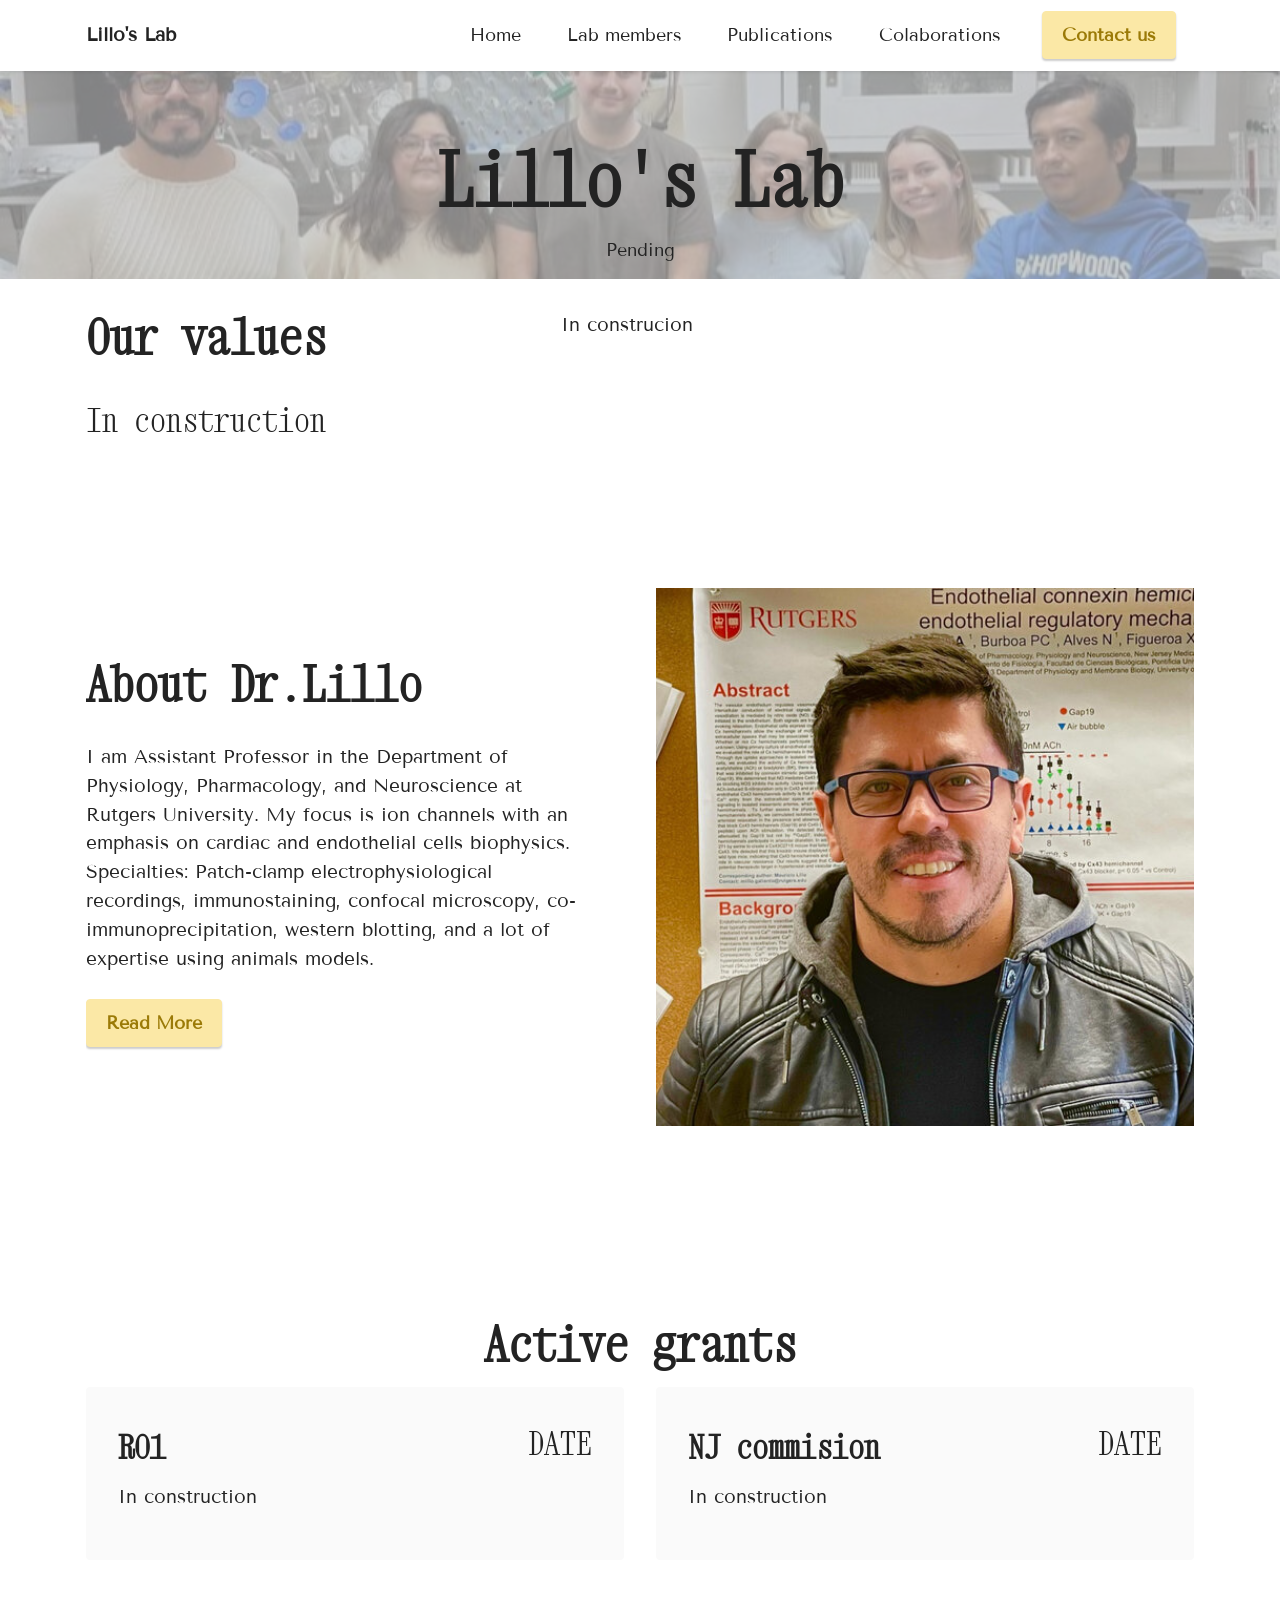
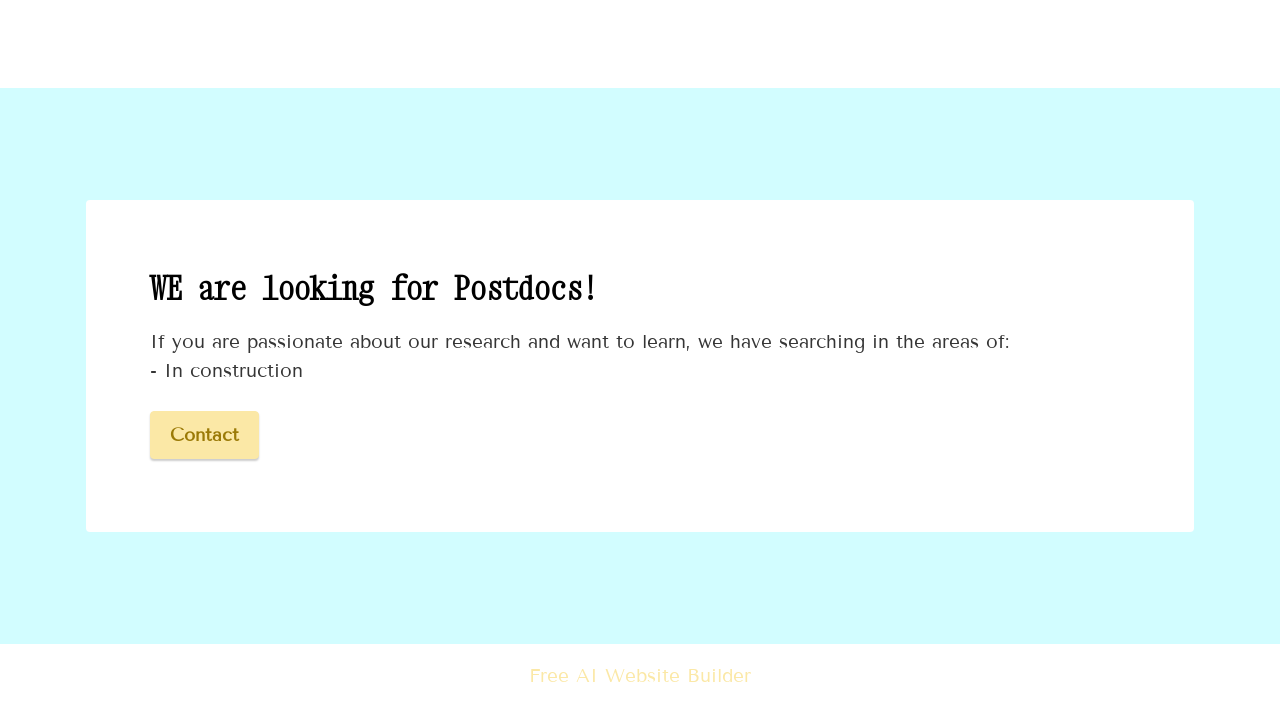
==== commit 83a1849a: "create github pages" ====
--- a/index.html
+++ b/index.html
@@ -20,7 +20,7 @@
   <noscript><link rel="stylesheet" href="https://fonts.googleapis.com/css?family=Xanh+Mono:400,400i&display=swap"></noscript>
   <link rel="preload" href="https://fonts.googleapis.com/css?family=Tenor+Sans:400&display=swap" as="style" onload="this.onload=null;this.rel='stylesheet'">
   <noscript><link rel="stylesheet" href="https://fonts.googleapis.com/css?family=Tenor+Sans:400&display=swap"></noscript>
-  <link rel="preload" as="style" href="assets/mobirise/css/mbr-additional.css?v=zRti4d"><link rel="stylesheet" href="assets/mobirise/css/mbr-additional.css?v=zRti4d" type="text/css">
+  <link rel="preload" as="style" href="assets/mobirise/css/mbr-additional.css?v=gQm2GA"><link rel="stylesheet" href="assets/mobirise/css/mbr-additional.css?v=gQm2GA" type="text/css">
 
   
   
@@ -181,7 +181,7 @@
             </div>
         </div>
     </div>
-</section><section class="display-7" style="padding: 0;align-items: center;justify-content: center;flex-wrap: wrap;    align-content: center;display: flex;position: relative;height: 4rem;"><a href="https://mobiri.se/4995027" style="flex: 1 1;height: 4rem;position: absolute;width: 100%;z-index: 1;"><img alt="" style="height: 4rem;" src="[data-uri]"></a><p style="margin: 0;text-align: center;" class="display-7">&#8204;</p><a style="z-index:1" href="https://mobirise.com/drag-drop-website-builder.html">Drag and Drop Website Builder</a></section><script src="assets/bootstrap/js/bootstrap.bundle.min.js"></script>  <script src="assets/smoothscroll/smooth-scroll.js"></script>  <script src="assets/ytplayer/index.js"></script>  <script src="assets/dropdown/js/navbar-dropdown.js"></script>  <script src="assets/theme/js/script.js"></script>  
+</section><section class="display-7" style="padding: 0;align-items: center;justify-content: center;flex-wrap: wrap;    align-content: center;display: flex;position: relative;height: 4rem;"><a href="https://mobiri.se/4995027" style="flex: 1 1;height: 4rem;position: absolute;width: 100%;z-index: 1;"><img alt="" style="height: 4rem;" src="[data-uri]"></a><p style="margin: 0;text-align: center;" class="display-7">&#8204;</p><a style="z-index:1" href="https://mobirise.com/builder/ai-website-builder.html">Free AI Website Builder</a></section><script src="assets/bootstrap/js/bootstrap.bundle.min.js"></script>  <script src="assets/smoothscroll/smooth-scroll.js"></script>  <script src="assets/ytplayer/index.js"></script>  <script src="assets/dropdown/js/navbar-dropdown.js"></script>  <script src="assets/theme/js/script.js"></script>  
   
   
 </body>
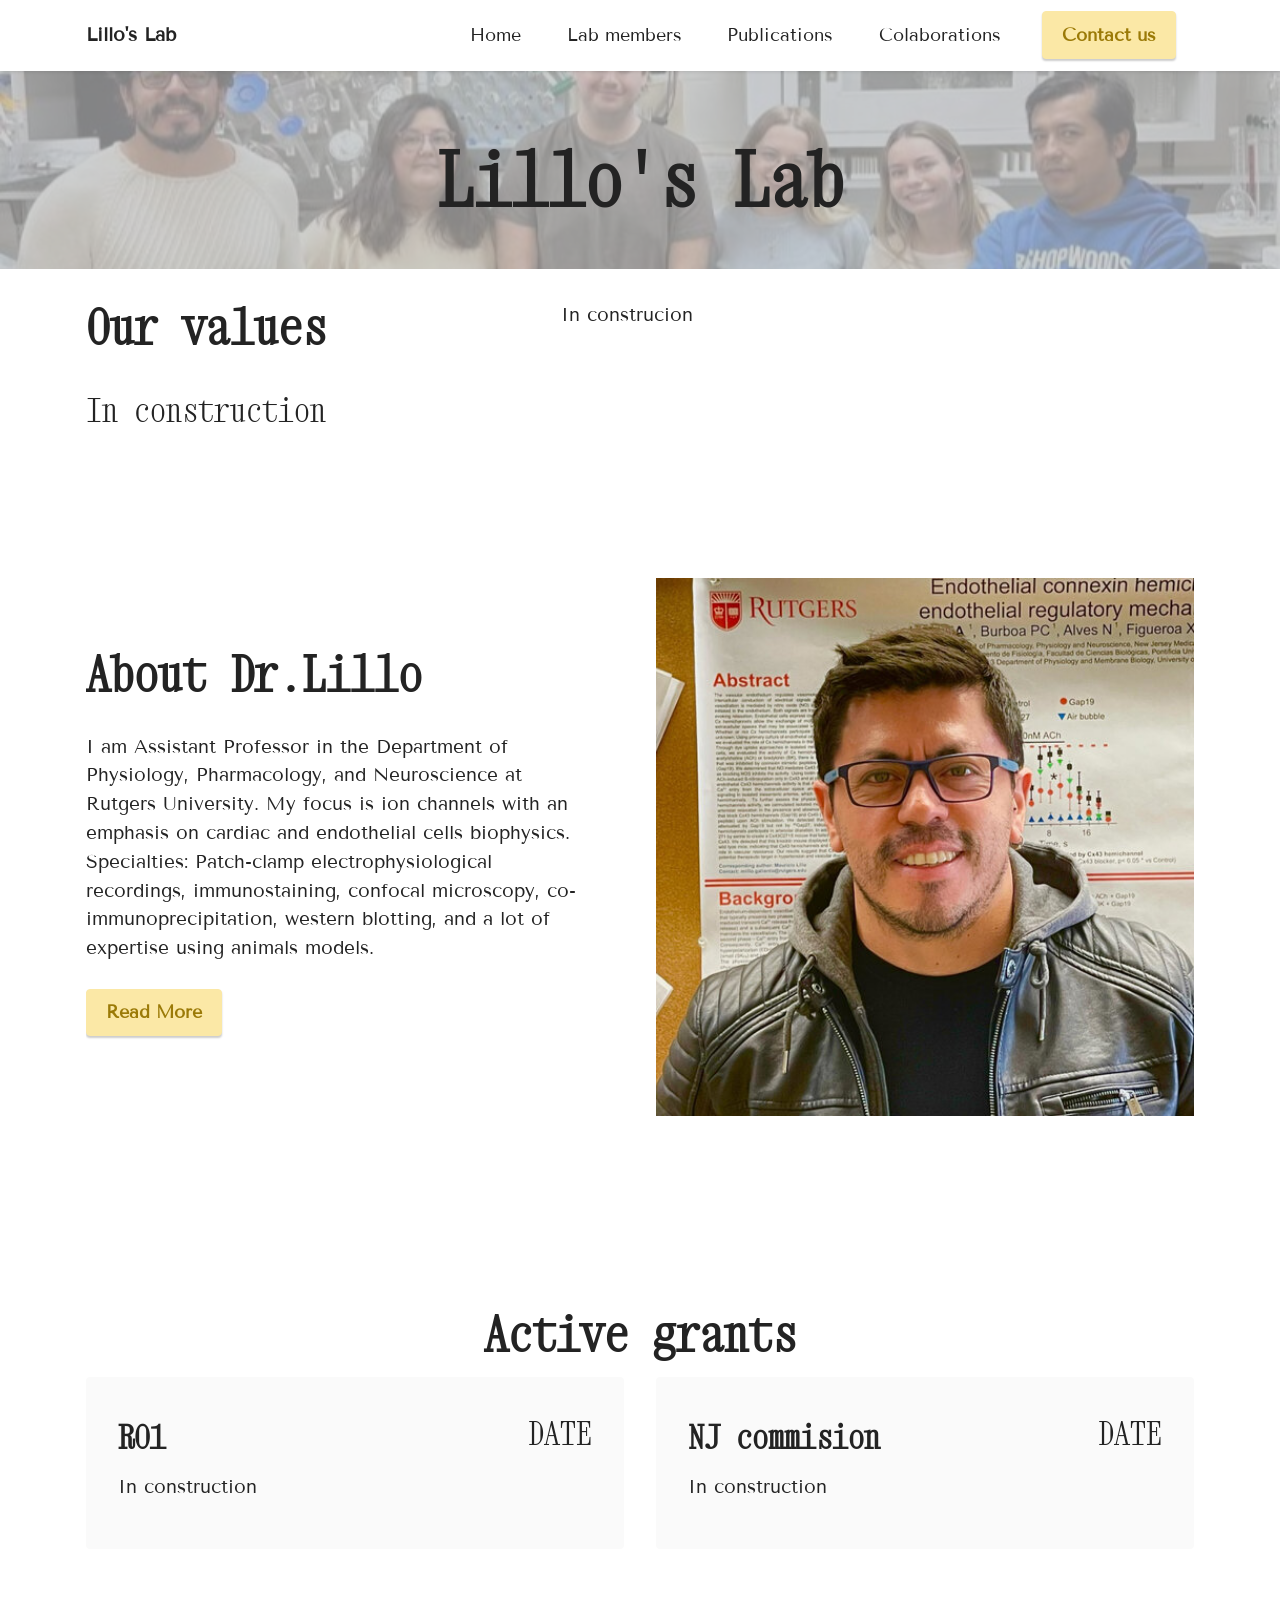
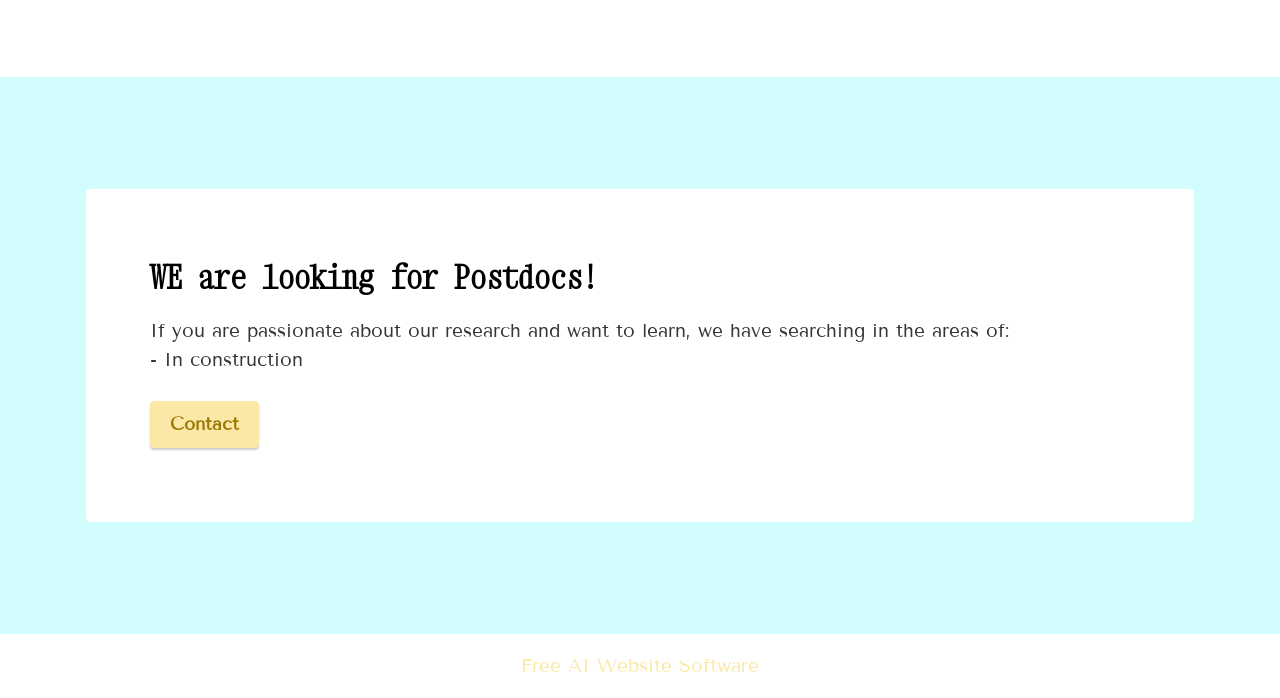
==== commit 6108c96b: "create github pages" ====
--- a/index.html
+++ b/index.html
@@ -20,7 +20,7 @@
   <noscript><link rel="stylesheet" href="https://fonts.googleapis.com/css?family=Xanh+Mono:400,400i&display=swap"></noscript>
   <link rel="preload" href="https://fonts.googleapis.com/css?family=Tenor+Sans:400&display=swap" as="style" onload="this.onload=null;this.rel='stylesheet'">
   <noscript><link rel="stylesheet" href="https://fonts.googleapis.com/css?family=Tenor+Sans:400&display=swap"></noscript>
-  <link rel="preload" as="style" href="assets/mobirise/css/mbr-additional.css?v=gQm2GA"><link rel="stylesheet" href="assets/mobirise/css/mbr-additional.css?v=gQm2GA" type="text/css">
+  <link rel="preload" as="style" href="assets/mobirise/css/mbr-additional.css?v=ZvL0Pc"><link rel="stylesheet" href="assets/mobirise/css/mbr-additional.css?v=ZvL0Pc" type="text/css">
 
   
   
@@ -66,8 +66,7 @@
         <div class="row justify-content-center">
             <div class="col-md-12 col-lg-9">
                 <h1 class="mbr-section-title mbr-fonts-style mb-3 display-1"><strong>Lillo's Lab</strong></h1>
-                <p class="mbr-text mbr-fonts-style display-4">
-                    Pending</p>
+                
                 
             </div>
         </div>
@@ -181,7 +180,7 @@
             </div>
         </div>
     </div>
-</section><section class="display-7" style="padding: 0;align-items: center;justify-content: center;flex-wrap: wrap;    align-content: center;display: flex;position: relative;height: 4rem;"><a href="https://mobiri.se/4995027" style="flex: 1 1;height: 4rem;position: absolute;width: 100%;z-index: 1;"><img alt="" style="height: 4rem;" src="[data-uri]"></a><p style="margin: 0;text-align: center;" class="display-7">&#8204;</p><a style="z-index:1" href="https://mobirise.com/builder/ai-website-builder.html">Free AI Website Builder</a></section><script src="assets/bootstrap/js/bootstrap.bundle.min.js"></script>  <script src="assets/smoothscroll/smooth-scroll.js"></script>  <script src="assets/ytplayer/index.js"></script>  <script src="assets/dropdown/js/navbar-dropdown.js"></script>  <script src="assets/theme/js/script.js"></script>  
+</section><section class="display-7" style="padding: 0;align-items: center;justify-content: center;flex-wrap: wrap;    align-content: center;display: flex;position: relative;height: 4rem;"><a href="https://mobiri.se/4995027" style="flex: 1 1;height: 4rem;position: absolute;width: 100%;z-index: 1;"><img alt="" style="height: 4rem;" src="[data-uri]"></a><p style="margin: 0;text-align: center;" class="display-7">&#8204;</p><a style="z-index:1" href="https://mobirise.com/builder/ai-website-builder.html">Free AI Website Software</a></section><script src="assets/bootstrap/js/bootstrap.bundle.min.js"></script>  <script src="assets/smoothscroll/smooth-scroll.js"></script>  <script src="assets/ytplayer/index.js"></script>  <script src="assets/dropdown/js/navbar-dropdown.js"></script>  <script src="assets/theme/js/script.js"></script>  
   
   
 </body>
--- a/assets/mobirise/css/mbr-additional.css
+++ b/assets/mobirise/css/mbr-additional.css
@@ -1036,7 +1036,7 @@
 }
 .cid-sFHoAfPmXB {
   padding-top: 5rem;
-  padding-bottom: 0rem;
+  padding-bottom: 2rem;
   background-image: url("../../../assets/images/lab.jpeg");
 }
 .cid-sFHoAfPmXB .image-wrap img {
--- a/assets/mobirise/css/mbr-additional.css
+++ b/assets/mobirise/css/mbr-additional.css
@@ -1036,7 +1036,7 @@
 }
 .cid-sFHoAfPmXB {
   padding-top: 5rem;
-  padding-bottom: 0rem;
+  padding-bottom: 2rem;
   background-image: url("../../../assets/images/lab.jpeg");
 }
 .cid-sFHoAfPmXB .image-wrap img {
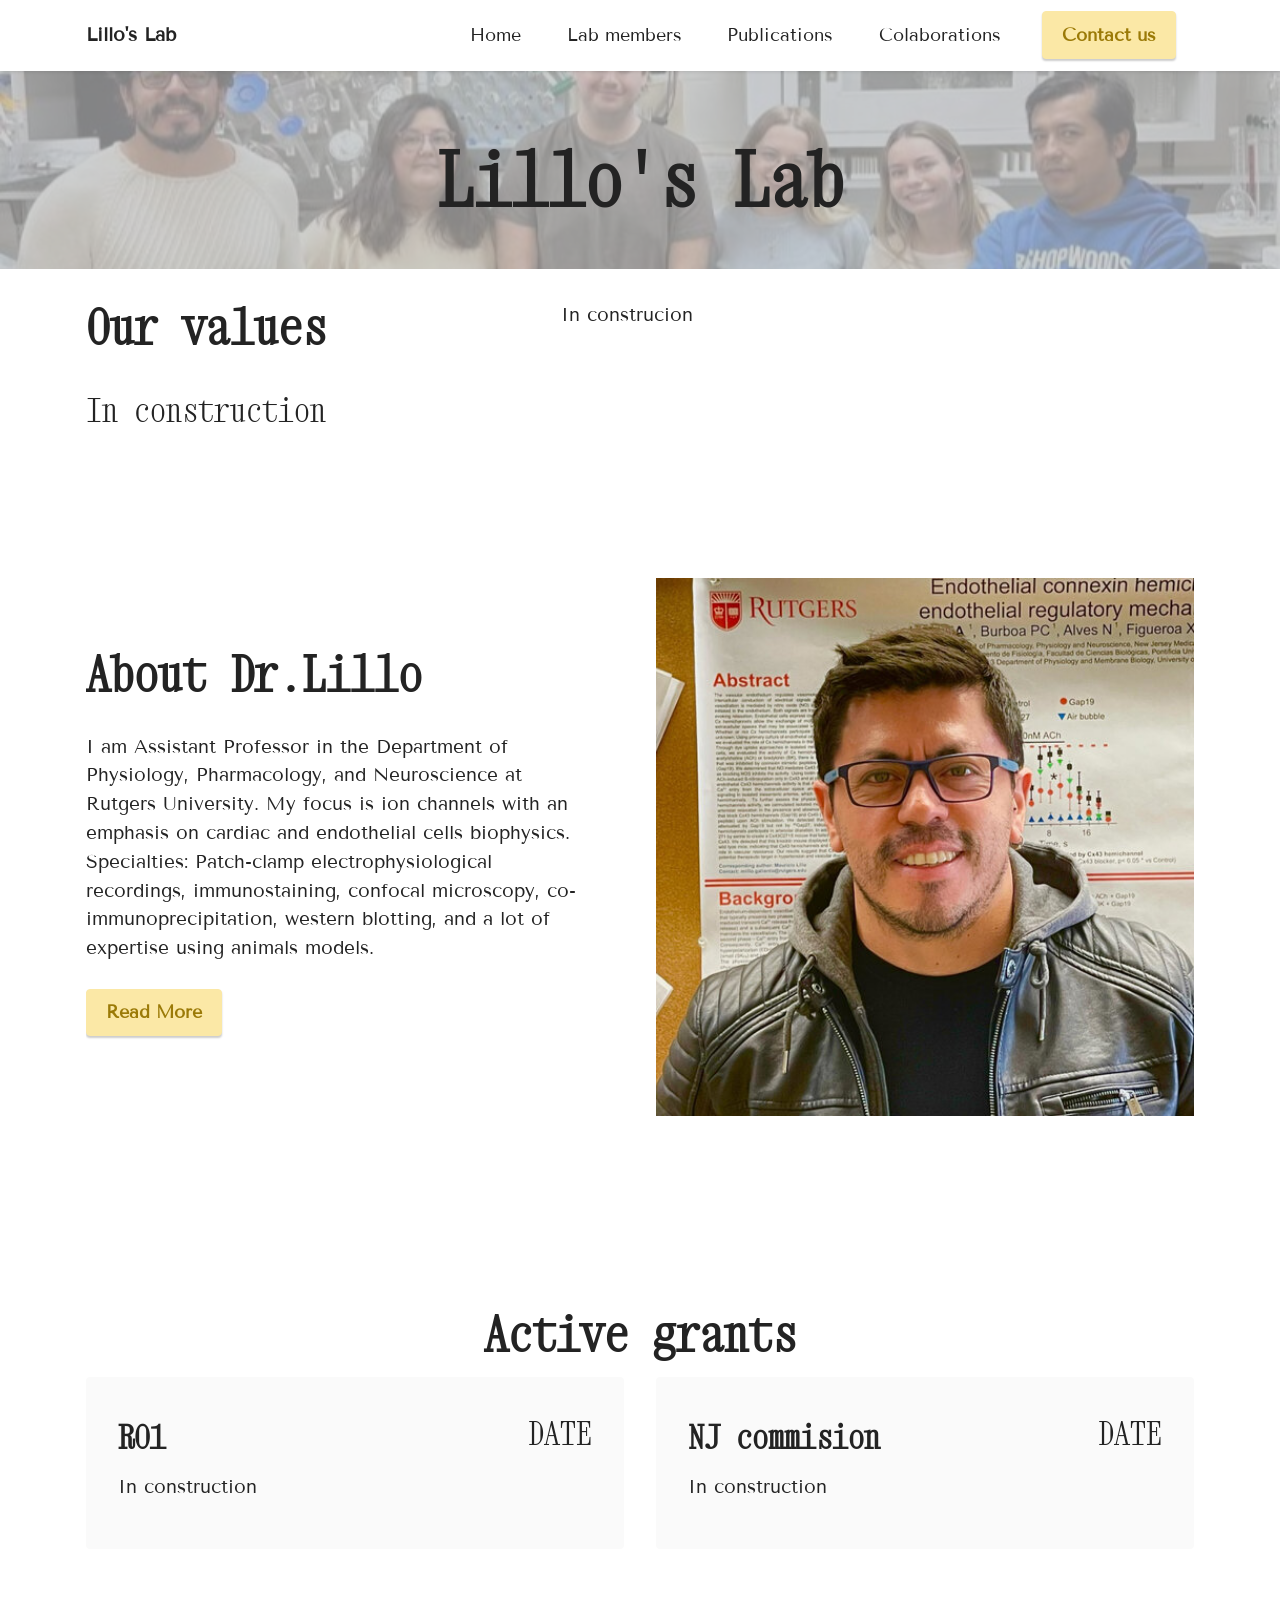
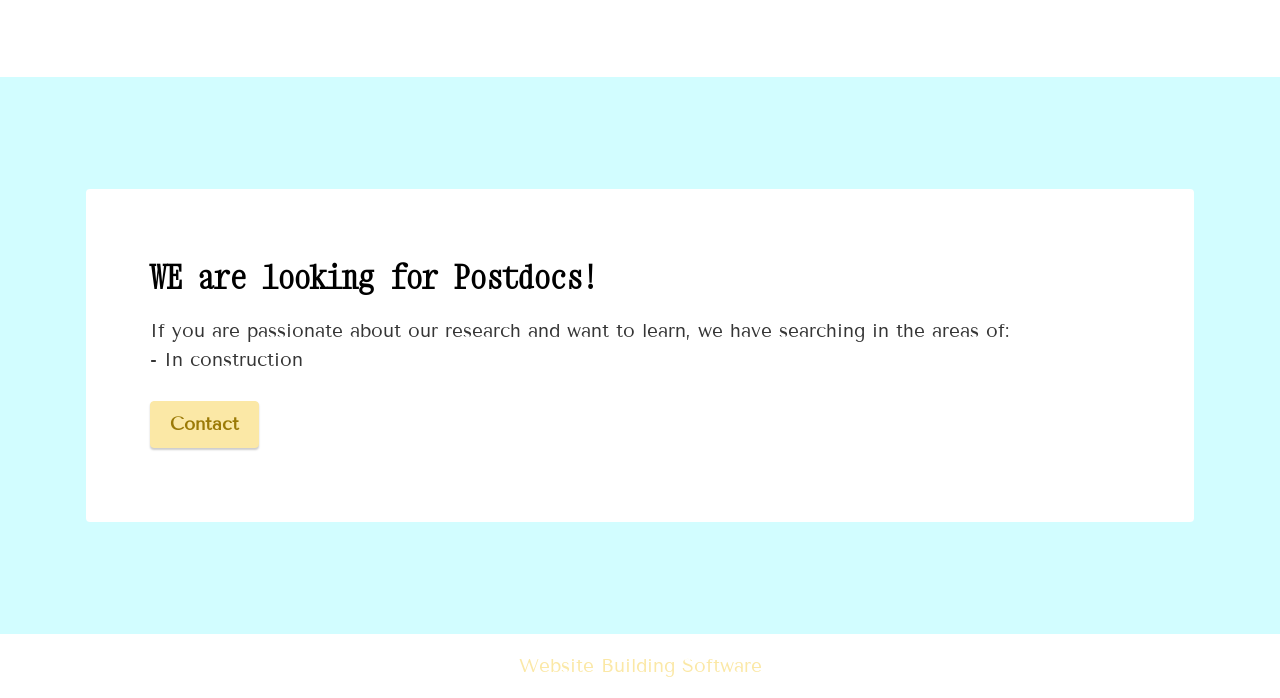
==== commit c62765fb: "create github pages" ====
--- a/index.html
+++ b/index.html
@@ -20,7 +20,7 @@
   <noscript><link rel="stylesheet" href="https://fonts.googleapis.com/css?family=Xanh+Mono:400,400i&display=swap"></noscript>
   <link rel="preload" href="https://fonts.googleapis.com/css?family=Tenor+Sans:400&display=swap" as="style" onload="this.onload=null;this.rel='stylesheet'">
   <noscript><link rel="stylesheet" href="https://fonts.googleapis.com/css?family=Tenor+Sans:400&display=swap"></noscript>
-  <link rel="preload" as="style" href="assets/mobirise/css/mbr-additional.css?v=ZvL0Pc"><link rel="stylesheet" href="assets/mobirise/css/mbr-additional.css?v=ZvL0Pc" type="text/css">
+  <link rel="preload" as="style" href="assets/mobirise/css/mbr-additional.css?v=MXXBu5"><link rel="stylesheet" href="assets/mobirise/css/mbr-additional.css?v=MXXBu5" type="text/css">
 
   
   
@@ -180,7 +180,7 @@
             </div>
         </div>
     </div>
-</section><section class="display-7" style="padding: 0;align-items: center;justify-content: center;flex-wrap: wrap;    align-content: center;display: flex;position: relative;height: 4rem;"><a href="https://mobiri.se/4995027" style="flex: 1 1;height: 4rem;position: absolute;width: 100%;z-index: 1;"><img alt="" style="height: 4rem;" src="[data-uri]"></a><p style="margin: 0;text-align: center;" class="display-7">&#8204;</p><a style="z-index:1" href="https://mobirise.com/builder/ai-website-builder.html">Free AI Website Software</a></section><script src="assets/bootstrap/js/bootstrap.bundle.min.js"></script>  <script src="assets/smoothscroll/smooth-scroll.js"></script>  <script src="assets/ytplayer/index.js"></script>  <script src="assets/dropdown/js/navbar-dropdown.js"></script>  <script src="assets/theme/js/script.js"></script>  
+</section><section class="display-7" style="padding: 0;align-items: center;justify-content: center;flex-wrap: wrap;    align-content: center;display: flex;position: relative;height: 4rem;"><a href="https://mobiri.se/4995027" style="flex: 1 1;height: 4rem;position: absolute;width: 100%;z-index: 1;"><img alt="" style="height: 4rem;" src="[data-uri]"></a><p style="margin: 0;text-align: center;" class="display-7">&#8204;</p><a style="z-index:1" href="https://mobirise.com"> Website Building Software</a></section><script src="assets/bootstrap/js/bootstrap.bundle.min.js"></script>  <script src="assets/smoothscroll/smooth-scroll.js"></script>  <script src="assets/ytplayer/index.js"></script>  <script src="assets/dropdown/js/navbar-dropdown.js"></script>  <script src="assets/theme/js/script.js"></script>  
   
   
 </body>
